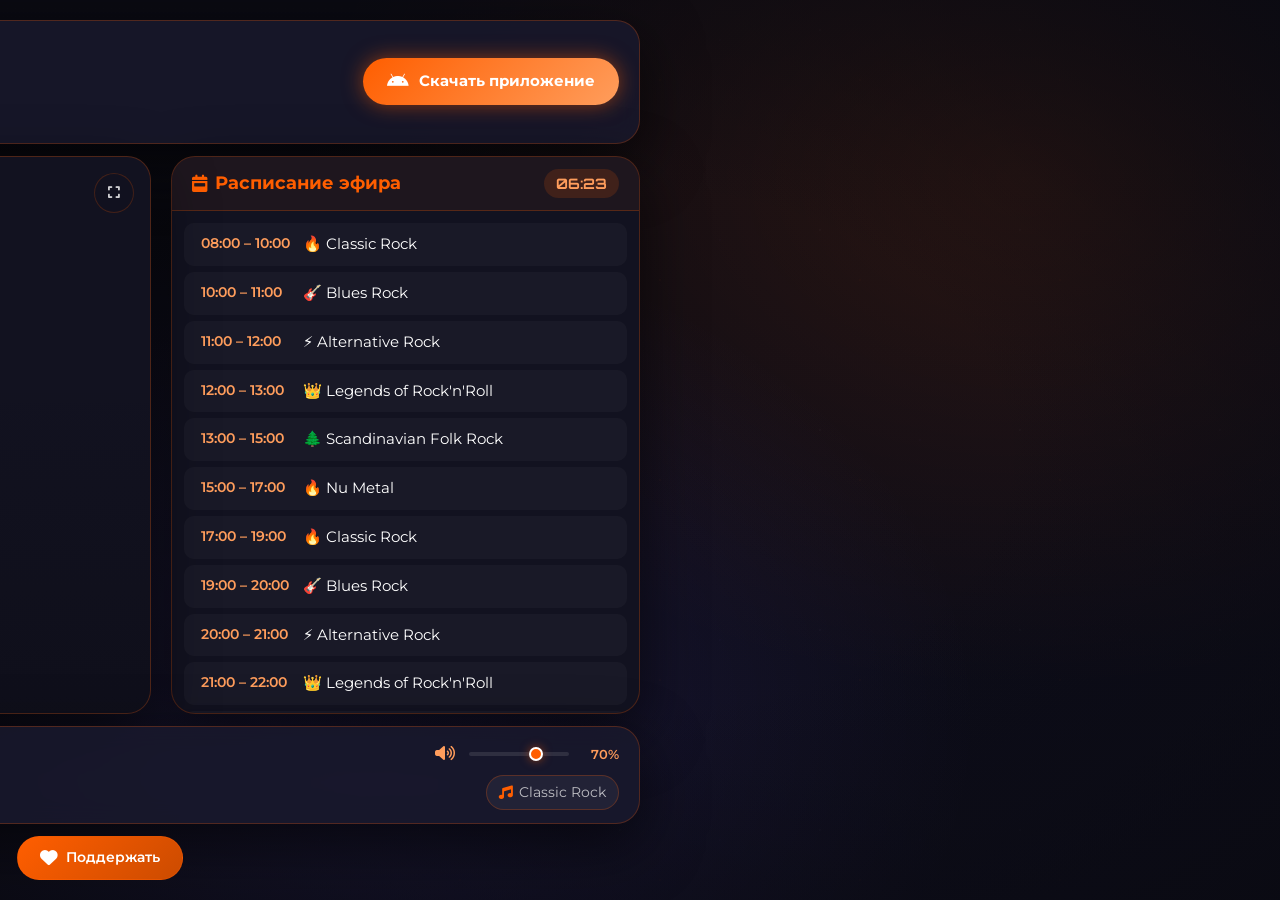
==== index.html @ 36acb00f "Add version query to styles.css link" ====
<!DOCTYPE html>
<html lang="ru">
<head>
  <meta charset="UTF-8" />
  <meta name="viewport" content="width=device-width, initial-scale=1.0, maximum-scale=1.0, user-scalable=no" />
  <meta name="theme-color" content="#0a0a12" />
  <meta name="description" content="EternalRock — Ваша рок-станция 24/7. Классический рок, метал, альтернатива и не только." />
  <title>EternalRock • Rock Radio 24/7</title>

  <link rel="icon" type="image/png" href="img/favicon-eternal-rock.png" />
  
  <!-- Fonts & Icons -->
  <link rel="preconnect" href="https://fonts.googleapis.com" />
  <link rel="preconnect" href="https://fonts.gstatic.com" crossorigin />
  <link href="https://fonts.googleapis.com/css2?family=Montserrat:wght@400;600;700;800&family=Orbitron:wght@500;700;900&display=swap" rel="stylesheet" />
  <link rel="stylesheet" href="https://cdnjs.cloudflare.com/ajax/libs/font-awesome/6.4.0/css/all.min.css" />
  
  <!-- Styles -->
  <link rel="stylesheet" href="css/styles.css?v=3.0" />
</head>

<body>
  <!-- Фоновые эффекты -->
  <div class="bg-effects">
    <div class="bg-gradient"></div>
    <div class="bg-particles" id="particles"></div>
    <div class="bg-vignette"></div>
  </div>

  <!-- Основной контейнер -->
  <main class="app-container">

    <!-- HEADER -->
    <header class="app-header">
      <div class="header-brand">
        <h1 class="brand-title">
          <span class="brand-glow">Eternal</span>Rock
          <span class="brand-underline"></span>
        </h1>
        <p class="brand-tagline">Ваша рок-станция <span class="highlight">24/7</span></p>
      </div>
      <a href="apk/EternalRock.apk" download class="btn-download">
        <i class="fab fa-android"></i>
        <span>Скачать приложение</span>
      </a>
    </header>

    <!-- MAIN CONTENT -->
    <section class="content-grid">
      
      <!-- Слайдер -->
      <div class="slider-section">
        <div class="slider-wrapper" id="slider">
          <div class="slides-track" id="slidesTrack"></div>
          <button class="slider-btn prev" aria-label="Предыдущий слайд">
            <i class="fas fa-chevron-left"></i>
          </button>
          <button class="slider-btn next" aria-label="Следующий слайд">
            <i class="fas fa-chevron-right"></i>
          </button>
          <div class="slider-indicators" id="sliderIndicators"></div>
          <button class="slider-fullscreen" id="fullscreenBtn" aria-label="Полноэкранный режим">
            <i class="fas fa-expand"></i>
          </button>
        </div>
      </div>

      <!-- Расписание -->
      <aside class="schedule-section">
        <div class="schedule-header">
          <h2><i class="fas fa-calendar-week"></i> Расписание эфира</h2>
          <time class="current-time" id="currentTime" datetime="">--:--</time>
        </div>
        <div class="schedule-scroll">
          <ul class="schedule-list" id="scheduleList"></ul>
        </div>
      </aside>

    </section>

    <!-- PLAYER PANEL -->
    <footer class="player-panel">
      <div class="player-left">
        <button class="vinyl-btn" id="playBtn" aria-label="Воспроизвести/Пауза">
          <div class="vinyl-disc">
            <div class="vinyl-label">
              <img src="img/skull-icon.png" alt="🎸" class="vinyl-icon" />
            </div>
            <div class="vinyl-grooves"></div>
          </div>
          <div class="play-overlay">
            <i class="fas fa-play play-icon"></i>
            <i class="fas fa-pause pause-icon"></i>
          </div>
        </button>
      </div>

      <div class="player-center">
        <div class="track-info">
          <div class="track-now">
            <span class="track-label"><i class="fas fa-fire"></i> Сейчас в эфире:</span>
            <div class="marquee">
              <span class="marquee-text" id="currentTrack">Загрузка...</span>
            </div>
          </div>
          <div class="track-next">
            <span class="track-label"><i class="fas fa-forward"></i> Далее:</span>
            <span class="track-name" id="nextTrack">—</span>
          </div>
        </div>
      </div>

      <div class="player-right">
        <div class="volume-control">
          <button class="volume-btn" id="muteBtn" aria-label="Выключить звук">
            <i class="fas fa-volume-up"></i>
          </button>
          <input type="range" class="volume-slider" id="volumeSlider" min="0" max="100" value="70" />
          <span class="volume-value" id="volumeValue">70%</span>
        </div>
        <div class="playlist-badge">
          <i class="fas fa-music"></i>
          <span id="playlistName">Classic Rock</span>
        </div>
      </div>
    </footer>

    <!-- SOCIAL BUTTONS -->
    <div class="social-bar">
      <a href="https://t.me/+IKyfzhp_0MQ3NjAy" target="_blank" rel="noopener" class="social-btn telegram">
        <i class="fab fa-telegram-plane"></i> Telegram
      </a>
      <a href="https://www.donationalerts.com/r/eternalrock" target="_blank" rel="noopener" class="social-btn donate">
        <i class="fas fa-heart"></i> Поддержать
      </a>
    </div>

    </main>

  <!-- Audio -->
  <audio id="audioStream" preload="none" crossorigin="anonymous"></audio>

  <!-- 1. jQuery — БЕЗ async/defer, ПЕРЕД плеером -->
  <script src="https://code.jquery.com/jquery-3.6.4.min.js"
    integrity="sha256-oP6HI9z1XaZNBrJURtCoUT5SUnxFr8s3BzRl+cbzUq8="
    crossorigin="anonymous"></script>

  <!-- 2. myradio24 player -->
  <script src="https://myradio24.com/player/player.js?v3.31"
    data-radio="25968"
    data-interval="15"
    data-vmid="25968"
    data-lang="ru"></script>

  <!-- 3. Наш app (модуль) -->
  <script type="module" src="js/app.js"></script>

</body>
</html>
---- css/styles.css ----
/* ============================================
   🔧 CSS VARIABLES & RESET
   ============================================ */
:root {
  /* Цвета */
  --color-bg: #0a0a12;
  --color-bg-elevated: #121220;
  --color-bg-glass: rgba(25, 25, 45, 0.85);
  --color-primary: #ff5e00;
  --color-primary-glow: rgba(255, 94, 0, 0.5);
  --color-secondary: #ff9d5c;
  --color-accent: #7b61ff;
  --color-text: #ffffff;
  --color-text-muted: rgba(255, 255, 255, 0.7);
  --color-border: rgba(255, 94, 0, 0.25);
  
  /* Тени и свечение */
  --shadow-lg: 0 20px 60px rgba(0, 0, 0, 0.6);
  --shadow-glow: 0 0 30px var(--color-primary-glow);
  --glow-primary: 0 0 20px var(--color-primary-glow);
  
  /* Градиенты */
  --gradient-primary: linear-gradient(135deg, #ff5e00, #ff9d5c);
  --gradient-glow: radial-gradient(ellipse at center, rgba(255,94,0,0.15) 0%, transparent 70%);
  
  /* Размеры и отступы */
  --radius-lg: 24px;
  --radius-md: 16px;
  --radius-sm: 10px;
  --spacing-xs: 8px;
  --spacing-sm: 12px;
  --spacing-md: 20px;
  --spacing-lg: 28px;
  
  /* Анимации */
  --transition-fast: 150ms ease;
  --transition-normal: 300ms cubic-bezier(0.4, 0, 0.2, 1);
  --transition-slow: 500ms cubic-bezier(0.4, 0, 0.2, 1);
  
  /* Шрифты */
  --font-display: "Orbitron", system-ui, sans-serif;
  --font-body: "Montserrat", system-ui, sans-serif;
}

/* ============================================
   🌍 GLOBAL RESET & CENTERING FIX
   ============================================ */
html, body {
  margin: 0 !important;
  padding: 0 !important;
  width: 100%;
  max-width: 100%;
  overflow-x: hidden;
}

*, *::before, *::after {
  box-sizing: border-box;
  margin: 0;
  padding: 0;
  max-width: 100%;
}

html {
  scroll-behavior: smooth;
  -webkit-text-size-adjust: 100%;
}

/* ===== BODY: ТОЛЬКО FLEX-ЦЕНТРИРОВАНИЕ ===== */
/* ===== BODY: ФИКСИРОВАННЫЙ НА ВЕСЬ ЭКРАН ===== */
body {
  font-family: var(--font-body);
  background-color: var(--color-bg);
  color: var(--color-text);
  line-height: 1.5;
  
  /* 🔥 Flex-центрирование */
  display: flex !important;
  justify-content: center !important;
  align-items: stretch !important;
  
  /* 🔥 ЖЁСТКАЯ ФИКСАЦИЯ НА ВЕСЬ ВИЬЮПОРТ */
  position: fixed !important;
  top: 0 !important;
  left: 0 !important;
  right: 0 !important;
  bottom: 0 !important;
  width: 100vw !important;
  min-width: 100vw !important;
  height: 100vh !important;
  min-height: 100vh !important;
  
  /* 🔥 Блокировка сжатия */
  flex-shrink: 0 !important;
  flex-grow: 0 !important;
  
  overflow: hidden !important;
  margin: 0 !important;
  padding: 0 !important;
  
  /* 🔥 Запрет на трансформации */
  transform: none !important;
  translate: none !important;
}

/* ============================================
   🎨 ФОНОВЫЕ ЭФФЕКТЫ
   ============================================ */
.bg-effects {
  position: fixed;
  inset: 0;
  z-index: -2;
  pointer-events: none;
}

.bg-gradient {
  position: absolute;
  inset: 0;
  background:
    radial-gradient(ellipse at 20% 80%, rgba(123, 97, 255, 0.15) 0%, transparent 50%),
    radial-gradient(ellipse at 80% 20%, rgba(255, 94, 0, 0.12) 0%, transparent 50%),
    linear-gradient(180deg, var(--color-bg) 0%, #0d0d1a 100%);
}

.bg-particles {
  position: absolute;
  inset: 0;
  background-image:
    radial-gradient(1px 1px at 20px 30px, rgba(255, 255, 255, 0.1), transparent),
    radial-gradient(1px 1px at 60px 80px, rgba(255, 94, 0, 0.15), transparent),
    radial-gradient(1px 1px at 120px 40px, rgba(123, 97, 255, 0.1), transparent);
  background-size: 200px 200px;
  animation: particlesMove 60s linear infinite;
  opacity: 0.6;
}

@keyframes particlesMove {
  0% { background-position: 0 0, 0 0, 0 0; }
  100% { background-position: 200px 200px, 150px 100px, 80px 150px; }
}

.bg-vignette {
  position: absolute;
  inset: 0;
  background: radial-gradient(ellipse at center, transparent 40%, rgba(10, 10, 18, 0.9) 100%);
}

/* ============================================
   📐 MAIN CONTAINER (100vh layout)
   ============================================ */
/* ===== .app-container: GRID + ЖЁСТКОЕ ЦЕНТРИРОВАНИЕ ===== */
.app-container {
  display: grid !important;
  grid-template-rows: auto 1fr auto auto !important;
  grid-template-areas: "header" "content" "player" "social" !important;
  
  height: 100vh !important;
  width: 100% !important;
  max-width: 1400px !important;
  
  /* 🔥 Центрирование внутри flex-родителя */
  margin: 0 auto !important;
  margin-left: auto !important;
  margin-right: auto !important;
  
  padding: var(--spacing-md) !important;
  gap: var(--spacing-sm) !important;
  position: relative !important;
  z-index: 1 !important;
  
  left: auto !important;
  right: auto !important;
  transform: none !important;
}

/* ============================================
   🏷️ HEADER
   ============================================ */
.app-header {
  grid-area: header;
  display: flex;
  align-items: center;
  justify-content: space-between;
  padding: var(--spacing-sm) var(--spacing-md);
  background: var(--color-bg-glass);
  border-radius: var(--radius-lg);
  border: 1px solid var(--color-border);
  backdrop-filter: blur(12px);
  box-shadow: var(--shadow-lg);
}

.header-brand {
  display: flex;
  flex-direction: column;
  gap: 4px;
}

.brand-title {
  font-family: var(--font-display);
  font-size: clamp(1.8rem, 4vw, 2.8rem);
  font-weight: 900;
  letter-spacing: -0.5px;
  position: relative;
  display: inline-flex;
  align-items: center;
  gap: 8px;
}

.brand-glow {
  background: var(--gradient-primary);
  -webkit-background-clip: text;
  background-clip: text;
  color: transparent;
  text-shadow: 0 0 30px var(--color-primary-glow);
}

.brand-underline {
  position: absolute;
  bottom: -8px;
  left: 0;
  width: 100%;
  height: 3px;
  background: var(--gradient-primary);
  border-radius: 2px;
  opacity: 0.8;
}

.brand-tagline {
  font-size: clamp(0.9rem, 2vw, 1.1rem);
  color: var(--color-text-muted);
  font-weight: 500;
}

.brand-tagline .highlight {
  color: var(--color-primary);
  font-weight: 700;
}

.btn-download {
  display: inline-flex;
  align-items: center;
  gap: 10px;
  padding: 12px 24px;
  background: var(--gradient-primary);
  color: white;
  text-decoration: none;
  font-weight: 700;
  font-size: 0.95rem;
  border-radius: 50px;
  border: none;
  cursor: pointer;
  transition: var(--transition-normal);
  box-shadow: var(--glow-primary);
  position: relative;
  overflow: hidden;
}

.btn-download::before {
  content: "";
  position: absolute;
  inset: 0;
  background: linear-gradient(90deg, transparent, rgba(255, 255, 255, 0.2), transparent);
  transform: translateX(-100%);
  transition: transform 0.6s ease;
}

.btn-download:hover {
  transform: translateY(-2px);
  box-shadow: 0 0 40px var(--color-primary-glow);
}

.btn-download:hover::before {
  transform: translateX(100%);
}

.btn-download i {
  font-size: 1.2rem;
}

/* ============================================
   📊 CONTENT GRID
   ============================================ */
.content-grid {
  grid-area: content;
  display: grid;
  grid-template-columns: 1.6fr 1fr;
  gap: var(--spacing-md);
  min-height: 0;
}

/* ---------- СЛАЙДЕР ---------- */
.slider-section {
  background: var(--color-bg-elevated);
  border-radius: var(--radius-lg);
  border: 1px solid var(--color-border);
  overflow: hidden;
  position: relative;
  box-shadow: var(--shadow-lg);
}

.slider-wrapper {
  position: relative;
  width: 100%;
  height: 100%;
  min-height: 300px;
}

.slides-track {
  display: flex;
  width: 100%;
  height: 100%;
  transition: transform var(--transition-slow);
}

.slide {
  min-width: 100%;
  height: 100%;
  position: relative;
}

.slide img {
  width: 100%;
  height: 100%;
  object-fit: cover;
  display: block;
}

.slide::after {
  content: "";
  position: absolute;
  inset: 0;
  background: linear-gradient(to top, rgba(10, 10, 18, 0.4), transparent 60%);
}

.slider-btn {
  position: absolute;
  top: 50%;
  transform: translateY(-50%);
  width: 48px;
  height: 48px;
  border-radius: 50%;
  background: rgba(18, 18, 32, 0.9);
  border: 2px solid var(--color-border);
  color: var(--color-text);
  font-size: 1.1rem;
  cursor: pointer;
  display: grid;
  place-items: center;
  transition: var(--transition-fast);
  z-index: 10;
  opacity: 0;
  visibility: hidden;
}

.slider-wrapper:hover .slider-btn {
  opacity: 1;
  visibility: visible;
}

.slider-btn:hover {
  background: var(--color-primary);
  border-color: var(--color-primary);
  transform: translateY(-50%) scale(1.05);
}

.slider-btn.prev { left: 16px; }
.slider-btn.next { right: 16px; }

.slider-indicators {
  position: absolute;
  bottom: 20px;
  left: 50%;
  transform: translateX(-50%);
  display: flex;
  gap: 8px;
  z-index: 10;
  opacity: 0;
  visibility: hidden;
  transition: var(--transition-fast);
}

.slider-wrapper:hover .slider-indicators {
  opacity: 1;
  visibility: visible;
}

.indicator {
  width: 10px;
  height: 10px;
  border-radius: 50%;
  background: rgba(255, 255, 255, 0.3);
  cursor: pointer;
  transition: var(--transition-fast);
  border: 2px solid transparent;
}

.indicator.active {
  background: var(--color-primary);
  border-color: white;
  transform: scale(1.2);
}

.slider-fullscreen {
  position: absolute;
  top: 16px;
  right: 16px;
  width: 40px;
  height: 40px;
  border-radius: 50%;
  background: rgba(18, 18, 32, 0.9);
  border: 1px solid var(--color-border);
  color: var(--color-text);
  cursor: pointer;
  display: grid;
  place-items: center;
  transition: var(--transition-fast);
  z-index: 10;
  opacity: 0.8;
}

.slider-fullscreen:hover {
  background: var(--color-primary);
  opacity: 1;
  transform: scale(1.1);
}

/* ---------- РАСПИСАНИЕ ---------- */
.schedule-section {
  background: var(--color-bg-elevated);
  border-radius: var(--radius-lg);
  border: 1px solid var(--color-border);
  display: flex;
  flex-direction: column;
  overflow: hidden;
  box-shadow: var(--shadow-lg);
}

.schedule-header {
  display: flex;
  justify-content: space-between;
  align-items: center;
  padding: var(--spacing-sm) var(--spacing-md);
  border-bottom: 1px solid var(--color-border);
  background: rgba(255, 94, 0, 0.05);
}

.schedule-header h2 {
  font-size: 1.1rem;
  font-weight: 700;
  display: flex;
  align-items: center;
  gap: 8px;
  color: var(--color-primary);
}

.current-time {
  font-family: var(--font-display);
  font-weight: 700;
  color: var(--color-secondary);
  background: rgba(255, 94, 0, 0.15);
  padding: 4px 12px;
  border-radius: 20px;
  font-size: 0.9rem;
}

.schedule-scroll {
  flex: 1;
  overflow-y: auto;
  padding: var(--spacing-sm);
}

.schedule-list {
  list-style: none;
  display: flex;
  flex-direction: column;
  gap: 6px;
}

.schedule-item {
  display: grid;
  grid-template-columns: 90px 1fr;
  gap: 12px;
  padding: 10px 14px;
  background: rgba(255, 255, 255, 0.03);
  border-radius: var(--radius-sm);
  border-left: 3px solid transparent;
  transition: var(--transition-fast);
  cursor: default;
}

.schedule-item:hover {
  background: rgba(255, 255, 255, 0.07);
  transform: translateX(4px);
}

.schedule-item.active {
  background: rgba(255, 94, 0, 0.12);
  border-left-color: var(--color-primary);
}

.schedule-item .time {
  font-weight: 600;
  color: var(--color-secondary);
  font-size: 0.9rem;
  white-space: nowrap;
}

.schedule-item .program {
  font-size: 0.95rem;
  display: flex;
  align-items: center;
  gap: 6px;
}

.live-badge {
  margin-left: auto;
  background: var(--color-primary);
  color: white;
  font-size: 0.7rem;
  font-weight: 700;
  padding: 3px 10px;
  border-radius: 12px;
  animation: pulse 2s infinite;
}

@keyframes pulse {
  0%, 100% { opacity: 0.8; }
  50% { opacity: 1; }
}

/* Кастомный скроллбар */
.schedule-scroll::-webkit-scrollbar { width: 6px; }
.schedule-scroll::-webkit-scrollbar-track { background: transparent; }
.schedule-scroll::-webkit-scrollbar-thumb { background: var(--color-primary); border-radius: 3px; }

/* ============================================
   🎵 PLAYER PANEL
   ============================================ */
.player-panel {
  grid-area: player;
  display: grid;
  grid-template-columns: auto 1fr auto;
  align-items: center;
  gap: var(--spacing-md);
  padding: var(--spacing-sm) var(--spacing-md);
  background: var(--color-bg-glass);
  border-radius: var(--radius-lg);
  border: 1px solid var(--color-border);
  backdrop-filter: blur(12px);
  box-shadow: var(--shadow-lg);
}

/* ----- Vinyl Button ----- */
.player-left {
  display: flex;
  align-items: center;
}

.vinyl-btn {
  position: relative;
  width: 72px;
  height: 72px;
  border-radius: 50%;
  background: radial-gradient(circle, #1a1a2e 0%, #0a0a12 70%, #000 100%);
  border: 4px solid #1a1a2e;
  cursor: pointer;
  display: grid;
  place-items: center;
  transition: var(--transition-normal);
  box-shadow:
    0 0 0 2px rgba(255, 94, 0, 0.2),
    0 8px 25px rgba(0, 0, 0, 0.5);
  overflow: hidden;
}

.vinyl-btn:hover {
  transform: scale(1.05);
  box-shadow:
    0 0 0 3px rgba(255, 94, 0, 0.4),
    0 12px 35px rgba(0, 0, 0, 0.6);
}

.vinyl-btn.playing {
  animation: spin 3s linear infinite;
}

@keyframes spin {
  to { transform: rotate(360deg); }
}

.vinyl-disc {
  position: absolute;
  inset: 8px;
  border-radius: 50%;
  background:
    radial-gradient(circle at 30% 30%, rgba(255, 255, 255, 0.1) 0%, transparent 20%),
    repeating-radial-gradient(circle at center, transparent 0, transparent 2px, rgba(255, 255, 255, 0.03) 2px, rgba(255, 255, 255, 0.03) 3px);
}

.vinyl-label {
  position: absolute;
  width: 45%;
  height: 45%;
  background: linear-gradient(135deg, #2a2a4a, #1a1a2e);
  border-radius: 50%;
  display: grid;
  place-items: center;
  border: 2px solid rgba(255, 94, 0, 0.3);
  box-shadow: inset 0 0 15px rgba(0, 0, 0, 0.5);
}

.vinyl-icon {
  width: 70%;
  height: 70%;
  object-fit: contain;
  filter: drop-shadow(0 0 5px rgba(255, 94, 0, 0.7));
}

.play-overlay {
  position: absolute;
  inset: 0;
  display: grid;
  place-items: center;
  background: rgba(0, 0, 0, 0.3);
  opacity: 0;
  transition: var(--transition-fast);
}

.vinyl-btn:hover .play-overlay { opacity: 1; }

.play-icon, .pause-icon {
  position: absolute;
  font-size: 1.5rem;
  color: white;
  text-shadow: 0 2px 10px rgba(0, 0, 0, 0.5);
}

.pause-icon { display: none; }
.vinyl-btn.playing .play-icon { display: none; }
.vinyl-btn.playing .pause-icon { display: block; }

/* ----- Track Info ----- */
.player-center {
  min-width: 0;
}

.track-info {
  display: flex;
  flex-direction: column;
  gap: 6px;
}

.track-now, .track-next {
  display: flex;
  align-items: center;
  gap: 8px;
  min-width: 0;
}

.track-label {
  font-size: 0.8rem;
  font-weight: 600;
  color: var(--color-secondary);
  white-space: nowrap;
  display: flex;
  align-items: center;
  gap: 4px;
}

.marquee {
  flex: 1;
  overflow: hidden;
  position: relative;
  height: 22px;
}

.marquee-text {
  position: absolute;
  white-space: nowrap;
  animation: marquee 25s linear infinite;
  font-weight: 500;
  font-size: 0.95rem;
}

@keyframes marquee {
  0% { transform: translateX(100%); }
  100% { transform: translateX(-100%); }
}

.track-name {
  font-size: 0.95rem;
  color: var(--color-text-muted);
  white-space: nowrap;
  overflow: hidden;
  text-overflow: ellipsis;
}

/* ----- Volume & Playlist ----- */
.player-right {
  display: flex;
  flex-direction: column;
  align-items: flex-end;
  gap: 8px;
  min-width: 160px;
}

.volume-control {
  display: flex;
  align-items: center;
  gap: 10px;
}

.volume-btn {
  background: none;
  border: none;
  color: var(--color-secondary);
  font-size: 1rem;
  cursor: pointer;
  padding: 4px;
  transition: var(--transition-fast);
}

.volume-btn:hover {
  color: var(--color-primary);
  transform: scale(1.1);
}

.volume-slider {
  width: 100px;
  height: 4px;
  -webkit-appearance: none;
  background: rgba(255, 255, 255, 0.1);
  border-radius: 2px;
  outline: none;
  cursor: pointer;
}

.volume-slider::-webkit-slider-thumb {
  -webkit-appearance: none;
  width: 14px;
  height: 14px;
  border-radius: 50%;
  background: var(--color-primary);
  cursor: pointer;
  border: 2px solid white;
  box-shadow: 0 0 10px var(--color-primary-glow);
  transition: var(--transition-fast);
}

.volume-slider::-webkit-slider-thumb:hover {
  transform: scale(1.2);
}

.volume-value {
  font-size: 0.8rem;
  font-weight: 600;
  color: var(--color-secondary);
  min-width: 40px;
  text-align: right;
}

.playlist-badge {
  display: flex;
  align-items: center;
  gap: 6px;
  font-size: 0.85rem;
  color: var(--color-text-muted);
  background: rgba(255, 255, 255, 0.05);
  padding: 6px 12px;
  border-radius: 20px;
  border: 1px solid var(--color-border);
}

.playlist-badge i {
  color: var(--color-primary);
}

/* ============================================
   🔗 SOCIAL BAR
   ============================================ */
.social-bar {
  grid-area: social;
  display: flex;
  justify-content: center;
  gap: var(--spacing-md);
  padding: 0 var(--spacing-md);
}

.social-btn {
  display: inline-flex;
  align-items: center;
  gap: 8px;
  padding: 10px 22px;
  border-radius: 50px;
  text-decoration: none;
  font-weight: 600;
  font-size: 0.9rem;
  transition: var(--transition-normal);
  border: 1px solid var(--color-border);
  background: var(--color-bg-glass);
  color: var(--color-text);
}

.social-btn.telegram {
  background: linear-gradient(135deg, #0088cc, #006699);
  border-color: rgba(0, 136, 204, 0.3);
}

.social-btn.donate {
  background: linear-gradient(135deg, #ff5e00, #cc4b00);
  border-color: rgba(255, 94, 0, 0.3);
}

.social-btn:hover {
  transform: translateY(-3px);
  box-shadow: var(--glow-primary);
}

.social-btn i {
  font-size: 1.1rem;
}

/* ============================================
   📱 RESPONSIVE DESIGN
   ============================================ */

/* Планшеты */
@media (max-width: 1024px) {
  .content-grid {
    grid-template-columns: 1fr;
    grid-template-rows: 1fr auto;
  }

  .slider-section {
    min-height: 280px;
  }

  .schedule-section {
    max-height: 200px;
  }
}

/* Мобильные */
@media (max-width: 768px) {
  :root {
    --spacing-md: 16px;
    --spacing-sm: 10px;
  }

  .app-container {
    padding: var(--spacing-sm);
    gap: 8px;
  }

  .app-header {
    flex-direction: column;
    gap: 12px;
    text-align: center;
    padding: 12px;
  }

  .brand-title {
    font-size: 1.8rem;
  }

  .btn-download {
    width: 100%;
    max-width: 280px;
    justify-content: center;
  }

  .content-grid {
    gap: 10px;
  }

  .slider-section {
    min-height: 220px;
  }

  .slider-btn {
    width: 40px;
    height: 40px;
    font-size: 1rem;
  }

  .schedule-header h2 {
    font-size: 1rem;
  }

  .schedule-item {
    grid-template-columns: 75px 1fr;
    padding: 8px 12px;
    font-size: 0.9rem;
  }

  .player-panel {
    grid-template-columns: auto 1fr;
    grid-template-areas:
      "vinyl info"
      "vinyl controls";
    gap: 12px;
    padding: 12px;
  }

  .player-left { grid-area: vinyl; }
  .player-center { grid-area: info; }
  .player-right {
    grid-area: controls;
    flex-direction: row;
    justify-content: flex-end;
    align-items: center;
    width: 100%;
  }

  .volume-control {
    gap: 6px;
  }

  .volume-slider {
    width: 70px;
  }

  .playlist-badge {
    display: none;
  }

  .social-bar {
    flex-direction: column;
    gap: 10px;
  }

  .social-btn {
    width: 100%;
    max-width: 280px;
    justify-content: center;
  }
}

/* Очень маленькие экраны */
@media (max-width: 400px) {
  .brand-title {
    font-size: 1.5rem;
  }

  .brand-tagline {
    font-size: 0.9rem;
  }

  .vinyl-btn {
    width: 60px;
    height: 60px;
  }

  .track-label {
    font-size: 0.75rem;
  }

  .marquee-text, .track-name {
    font-size: 0.9rem;
  }

  .volume-slider {
    width: 50px;
  }

  .schedule-item .time {
    font-size: 0.8rem;
  }

  .schedule-item .program {
    font-size: 0.85rem;
  }
}

/* ============================================
   ♿ ACCESSIBILITY & PREFERENCES
   ============================================ */
@media (prefers-reduced-motion: reduce) {
  *, *::before, *::after {
    animation-duration: 0.01ms !important;
    animation-iteration-count: 1 !important;
    transition-duration: 0.01ms !important;
  }

  .marquee-text {
    animation: none;
    position: static;
    white-space: normal;
    overflow: hidden;
    text-overflow: ellipsis;
  }
}

/* Фокус для клавиатуры */
:focus-visible {
  outline: 2px solid var(--color-primary);
  outline-offset: 2px;
}

/* Скрыть элементы для скринридеров */
.sr-only {
  position: absolute;
  width: 1px;
  height: 1px;
  padding: 0;
  margin: -1px;
  overflow: hidden;
  clip: rect(0, 0, 0, 0);
  white-space: nowrap;
  border: 0;
}

/* ============================================
   🎬 FULLSCREEN MODE
   ============================================ */
body.fullscreen-active {
  overflow: hidden;
}

.slider-wrapper.fullscreen {
  position: fixed !important;
  inset: 0 !important;
  width: 100vw !important;
  height: 100vh !important;
  z-index: 1000 !important;
  border-radius: 0 !important;
  border: none !important;
}

.slider-wrapper.fullscreen .slider-fullscreen i::before {
  content: "\f066";
}

/* Анимация появления */
@keyframes fadeInUp {
  from {
    opacity: 0;
    transform: translateY(10px);
  }
  to {
    opacity: 1;
    transform: translateY(0);
  }
}

.app-header, .content-grid, .player-panel, .social-bar {
  animation: fadeInUp 0.4s ease forwards;
}

.app-header { animation-delay: 0.1s; }
.content-grid { animation-delay: 0.2s; }
.player-panel { animation-delay: 0.3s; }
.social-bar { animation-delay: 0.4s; }

/* 🔥 ГАРАНТИРОВАННОЕ ЦЕНТРИРОВАНИЕ */
body > .app-container {
  margin-left: auto !important;
  margin-right: auto !important;
  /* Но НЕ margin: 0 auto — только по сторонам */
}

/* Если вдруг добавляется класс — сбрасываем */
body.loaded .app-container,
body.js-ready .app-container {
  margin-left: auto !important;
  margin-right: auto !important;
}
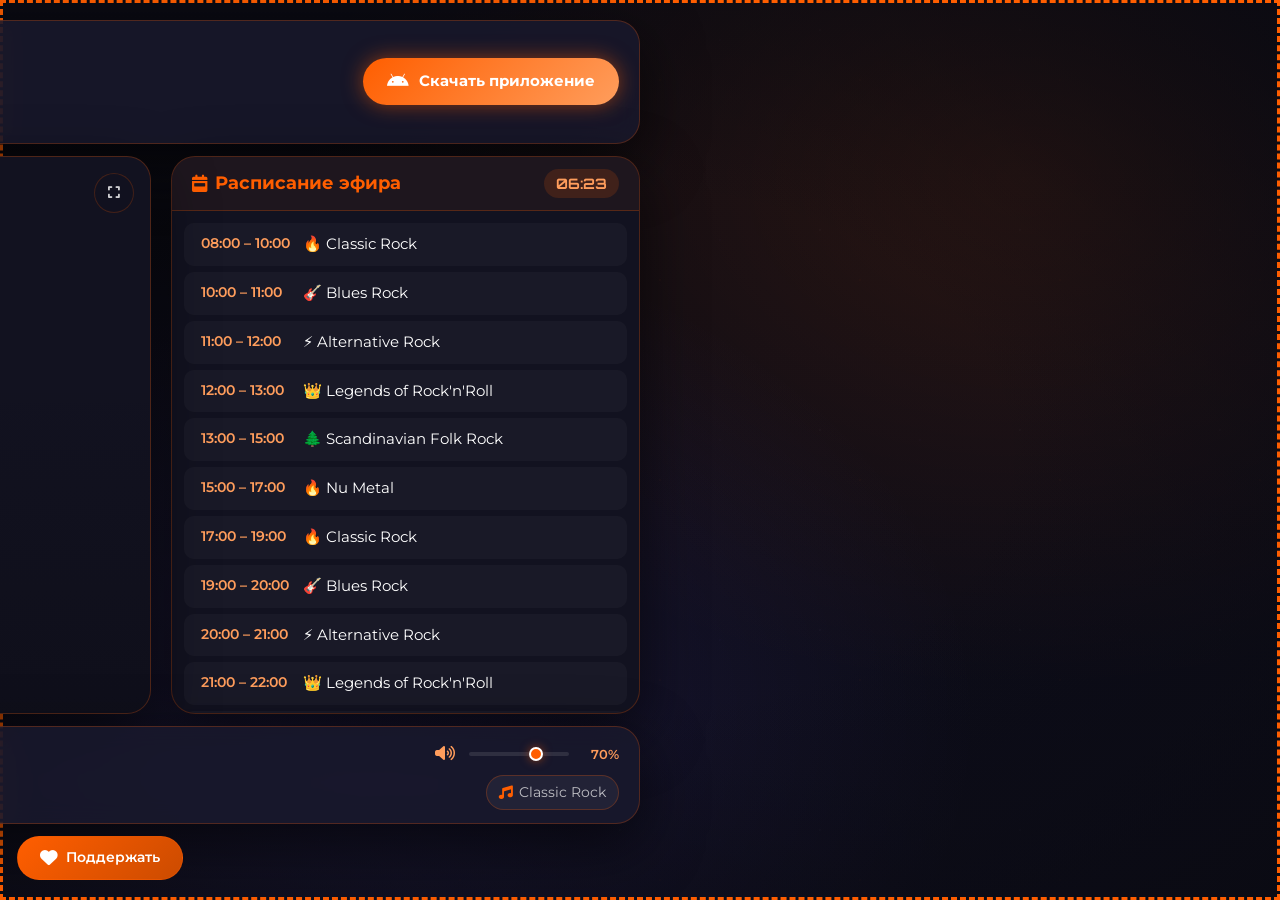
==== commit 11030704: "Update styles.css version in index.html" ====
--- a/index.html
+++ b/index.html
@@ -16,7 +16,7 @@
   <link rel="stylesheet" href="https://cdnjs.cloudflare.com/ajax/libs/font-awesome/6.4.0/css/all.min.css" />
   
   <!-- Styles -->
-  <link rel="stylesheet" href="css/styles.css?v=3.0" />
+  <link rel="stylesheet" href="css/styles.css?v=4.0" />
 </head>
 
 <body>
--- a/css/styles.css
+++ b/css/styles.css
@@ -45,14 +45,22 @@
 /* ============================================
    🌍 GLOBAL RESET & CENTERING FIX
    ============================================ */
-html, body {
+/* ============================================
+   🌍 GLOBAL RESET — ЕДИНЫЙ БЛОК ДЛЯ BODY
+   ============================================ */
+
+/* Сброс для html */
+html {
   margin: 0 !important;
   padding: 0 !important;
-  width: 100%;
-  max-width: 100%;
-  overflow-x: hidden;
-}
-
+  width: 100% !important;
+  max-width: none !important;  /* ← Ключевое: отменяем ограничение */
+  overflow-x: hidden !important;
+  scroll-behavior: smooth;
+  -webkit-text-size-adjust: 100%;
+}
+
+/* Сброс для всех элементов */
 *, *::before, *::after {
   box-sizing: border-box;
   margin: 0;
@@ -60,13 +68,7 @@
   max-width: 100%;
 }
 
-html {
-  scroll-behavior: smooth;
-  -webkit-text-size-adjust: 100%;
-}
-
-/* ===== BODY: ТОЛЬКО FLEX-ЦЕНТРИРОВАНИЕ ===== */
-/* ===== BODY: ФИКСИРОВАННЫЙ НА ВЕСЬ ЭКРАН ===== */
+/* ===== BODY: ФИКСИРОВАННЫЙ НА ВЕСЬ ВИЬЮПОРТ ===== */
 body {
   font-family: var(--font-body);
   background-color: var(--color-bg);
@@ -78,18 +80,22 @@
   justify-content: center !important;
   align-items: stretch !important;
   
-  /* 🔥 ЖЁСТКАЯ ФИКСАЦИЯ НА ВЕСЬ ВИЬЮПОРТ */
+  /* 🔥 Жёсткая фиксация на весь экран */
   position: fixed !important;
   top: 0 !important;
   left: 0 !important;
   right: 0 !important;
   bottom: 0 !important;
+  
+  /* 🔥 Размеры без ограничений */
   width: 100vw !important;
   min-width: 100vw !important;
+  max-width: none !important;  /* ← ОТМЕНЯЕМ любое max-width */
   height: 100vh !important;
   min-height: 100vh !important;
-  
-  /* 🔥 Блокировка сжатия */
+  max-height: none !important;
+  
+  /* 🔥 Запрет на сжатие/растяжение */
   flex-shrink: 0 !important;
   flex-grow: 0 !important;
   
@@ -97,7 +103,7 @@
   margin: 0 !important;
   padding: 0 !important;
   
-  /* 🔥 Запрет на трансформации */
+  /* 🔥 Запрет трансформаций */
   transform: none !important;
   translate: none !important;
 }
@@ -157,7 +163,7 @@
   width: 100% !important;
   max-width: 1400px !important;
   
-  /* 🔥 Центрирование внутри flex-родителя */
+  /* 🔥 Центрирование */
   margin: 0 auto !important;
   margin-left: auto !important;
   margin-right: auto !important;
@@ -846,11 +852,6 @@
     --spacing-sm: 10px;
   }
 
-  .app-container {
-    padding: var(--spacing-sm);
-    gap: 8px;
-  }
-
   .app-header {
     flex-direction: column;
     gap: 12px;
@@ -1050,17 +1051,3 @@
 .content-grid { animation-delay: 0.2s; }
 .player-panel { animation-delay: 0.3s; }
 .social-bar { animation-delay: 0.4s; }
-
-/* 🔥 ГАРАНТИРОВАННОЕ ЦЕНТРИРОВАНИЕ */
-body > .app-container {
-  margin-left: auto !important;
-  margin-right: auto !important;
-  /* Но НЕ margin: 0 auto — только по сторонам */
-}
-
-/* Если вдруг добавляется класс — сбрасываем */
-body.loaded .app-container,
-body.js-ready .app-container {
-  margin-left: auto !important;
-  margin-right: auto !important;
-}
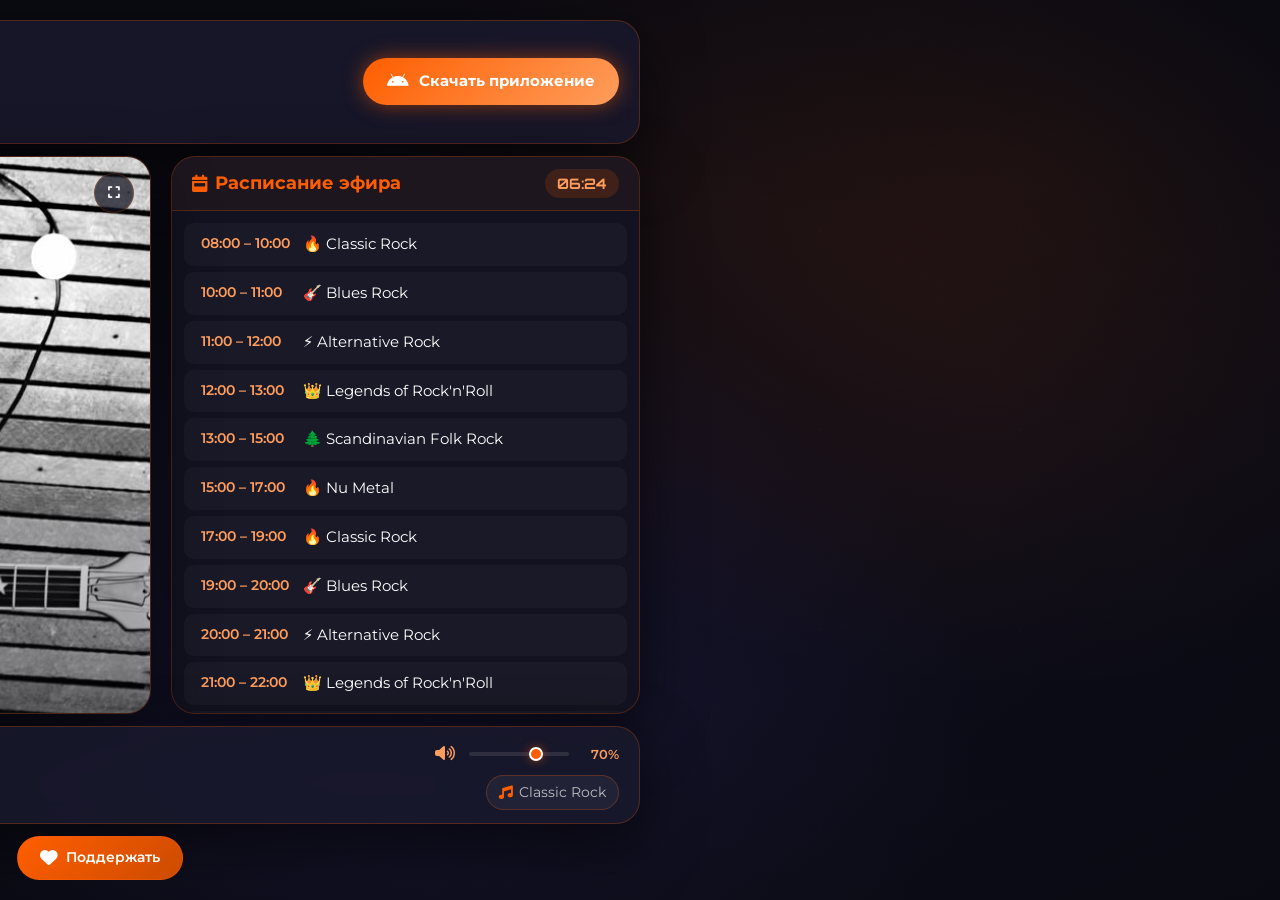
==== commit 9549d174: "Update index.html" ====
--- a/index.html
+++ b/index.html
@@ -146,11 +146,11 @@
     crossorigin="anonymous"></script>
 
   <!-- 2. myradio24 player -->
-  <script src="https://myradio24.com/player/player.js?v3.31"
+  <!-- <script src="https://myradio24.com/player/player.js?v3.31"
     data-radio="25968"
     data-interval="15"
     data-vmid="25968"
-    data-lang="ru"></script>
+    data-lang="ru"></script> -->
 
   <!-- 3. Наш app (модуль) -->
   <script type="module" src="js/app.js"></script>
--- a/css/styles.css
+++ b/css/styles.css
@@ -38,74 +38,32 @@
   --transition-slow: 500ms cubic-bezier(0.4, 0, 0.2, 1);
   
   /* Шрифты */
-  --font-display: "Orbitron", system-ui, sans-serif;
-  --font-body: "Montserrat", system-ui, sans-serif;
-}
-
-/* ============================================
-   🌍 GLOBAL RESET & CENTERING FIX
-   ============================================ */
-/* ============================================
-   🌍 GLOBAL RESET — ЕДИНЫЙ БЛОК ДЛЯ BODY
-   ============================================ */
-
-/* Сброс для html */
-html {
-  margin: 0 !important;
-  padding: 0 !important;
-  width: 100% !important;
-  max-width: none !important;  /* ← Ключевое: отменяем ограничение */
-  overflow-x: hidden !important;
-  scroll-behavior: smooth;
-  -webkit-text-size-adjust: 100%;
-}
-
-/* Сброс для всех элементов */
+  --font-display: 'Orbitron', system-ui, sans-serif;
+  --font-body: 'Montserrat', system-ui, sans-serif;
+}
+
 *, *::before, *::after {
   box-sizing: border-box;
   margin: 0;
   padding: 0;
-  max-width: 100%;
-}
-
-/* ===== BODY: ФИКСИРОВАННЫЙ НА ВЕСЬ ВИЬЮПОРТ ===== */
+}
+
+html {
+  scroll-behavior: smooth;
+  -webkit-text-size-adjust: 100%;
+}
+
 body {
   font-family: var(--font-body);
   background-color: var(--color-bg);
   color: var(--color-text);
   line-height: 1.5;
-  
-  /* 🔥 Flex-центрирование */
-  display: flex !important;
-  justify-content: center !important;
-  align-items: stretch !important;
-  
-  /* 🔥 Жёсткая фиксация на весь экран */
-  position: fixed !important;
-  top: 0 !important;
-  left: 0 !important;
-  right: 0 !important;
-  bottom: 0 !important;
-  
-  /* 🔥 Размеры без ограничений */
-  width: 100vw !important;
-  min-width: 100vw !important;
-  max-width: none !important;  /* ← ОТМЕНЯЕМ любое max-width */
-  height: 100vh !important;
-  min-height: 100vh !important;
-  max-height: none !important;
-  
-  /* 🔥 Запрет на сжатие/растяжение */
-  flex-shrink: 0 !important;
-  flex-grow: 0 !important;
-  
-  overflow: hidden !important;
-  margin: 0 !important;
-  padding: 0 !important;
-  
-  /* 🔥 Запрет трансформаций */
-  transform: none !important;
-  translate: none !important;
+  overflow: hidden; /* 🔥 Ключевое: без прокрутки */
+  height: 100vh;
+  width: 100vw;
+  position: fixed; /* Фиксируем body */
+  top: 0;
+  left: 0;
 }
 
 /* ============================================
@@ -121,7 +79,7 @@
 .bg-gradient {
   position: absolute;
   inset: 0;
-  background:
+  background: 
     radial-gradient(ellipse at 20% 80%, rgba(123, 97, 255, 0.15) 0%, transparent 50%),
     radial-gradient(ellipse at 80% 20%, rgba(255, 94, 0, 0.12) 0%, transparent 50%),
     linear-gradient(180deg, var(--color-bg) 0%, #0d0d1a 100%);
@@ -130,10 +88,10 @@
 .bg-particles {
   position: absolute;
   inset: 0;
-  background-image:
-    radial-gradient(1px 1px at 20px 30px, rgba(255, 255, 255, 0.1), transparent),
-    radial-gradient(1px 1px at 60px 80px, rgba(255, 94, 0, 0.15), transparent),
-    radial-gradient(1px 1px at 120px 40px, rgba(123, 97, 255, 0.1), transparent);
+  background-image: 
+    radial-gradient(1px 1px at 20px 30px, rgba(255,255,255,0.1), transparent),
+    radial-gradient(1px 1px at 60px 80px, rgba(255,94,0,0.15), transparent),
+    radial-gradient(1px 1px at 120px 40px, rgba(123,97,255,0.1), transparent);
   background-size: 200px 200px;
   animation: particlesMove 60s linear infinite;
   opacity: 0.6;
@@ -147,35 +105,41 @@
 .bg-vignette {
   position: absolute;
   inset: 0;
-  background: radial-gradient(ellipse at center, transparent 40%, rgba(10, 10, 18, 0.9) 100%);
+  background: radial-gradient(ellipse at center, transparent 40%, rgba(10,10,18,0.9) 100%);
 }
 
 /* ============================================
    📐 MAIN CONTAINER (100vh layout)
    ============================================ */
-/* ===== .app-container: GRID + ЖЁСТКОЕ ЦЕНТРИРОВАНИЕ ===== */
 .app-container {
-  display: grid !important;
-  grid-template-rows: auto 1fr auto auto !important;
-  grid-template-areas: "header" "content" "player" "social" !important;
-  
-  height: 100vh !important;
-  width: 100% !important;
-  max-width: 1400px !important;
-  
-  /* 🔥 Центрирование */
-  margin: 0 auto !important;
-  margin-left: auto !important;
-  margin-right: auto !important;
-  
-  padding: var(--spacing-md) !important;
-  gap: var(--spacing-sm) !important;
-  position: relative !important;
-  z-index: 1 !important;
-  
-  left: auto !important;
-  right: auto !important;
-  transform: none !important;
+  display: grid;
+  grid-template-rows: auto 1fr auto auto;
+  grid-template-areas:
+    "header"
+    "content"
+    "player"
+    "social";
+  height: 100vh;
+  width: 100vw; /* 👈 ФИКС: полная ширина */
+  max-width: 1400px;
+  margin: 0 auto; /* Центрирование */
+  padding: var(--spacing-md);
+  gap: var(--spacing-sm);
+  position: relative;
+  z-index: 1;
+  overflow-y: auto; /* Разрешаем скролл только если нужно */
+}
+
+/* Кастомный скролл для .app-container */
+.app-container::-webkit-scrollbar {
+  width: 6px;
+}
+.app-container::-webkit-scrollbar-track {
+  background: transparent;
+}
+.app-container::-webkit-scrollbar-thumb {
+  background: var(--color-primary);
+  border-radius: 3px;
 }
 
 /* ============================================
@@ -192,6 +156,7 @@
   border: 1px solid var(--color-border);
   backdrop-filter: blur(12px);
   box-shadow: var(--shadow-lg);
+  width: 100%; /* 👈 ФИКС: полная ширина */
 }
 
 .header-brand {
@@ -258,13 +223,14 @@
   box-shadow: var(--glow-primary);
   position: relative;
   overflow: hidden;
+  flex-shrink: 0; /* 👈 ФИКС: не сжимается */
 }
 
 .btn-download::before {
-  content: "";
+  content: '';
   position: absolute;
   inset: 0;
-  background: linear-gradient(90deg, transparent, rgba(255, 255, 255, 0.2), transparent);
+  background: linear-gradient(90deg, transparent, rgba(255,255,255,0.2), transparent);
   transform: translateX(-100%);
   transition: transform 0.6s ease;
 }
@@ -290,7 +256,8 @@
   display: grid;
   grid-template-columns: 1.6fr 1fr;
   gap: var(--spacing-md);
-  min-height: 0;
+  min-height: 0; /* 🔥 Важно для вложенного скролла */
+  width: 100%; /* 👈 ФИКС: полная ширина */
 }
 
 /* ---------- СЛАЙДЕР ---------- */
@@ -301,6 +268,7 @@
   overflow: hidden;
   position: relative;
   box-shadow: var(--shadow-lg);
+  min-width: 0; /* 👈 ФИКС: позволяет flex-сжатие */
 }
 
 .slider-wrapper {
@@ -331,10 +299,10 @@
 }
 
 .slide::after {
-  content: "";
+  content: '';
   position: absolute;
   inset: 0;
-  background: linear-gradient(to top, rgba(10, 10, 18, 0.4), transparent 60%);
+  background: linear-gradient(to top, rgba(10,10,18,0.4), transparent 60%);
 }
 
 .slider-btn {
@@ -393,7 +361,7 @@
   width: 10px;
   height: 10px;
   border-radius: 50%;
-  background: rgba(255, 255, 255, 0.3);
+  background: rgba(255,255,255,0.3);
   cursor: pointer;
   transition: var(--transition-fast);
   border: 2px solid transparent;
@@ -438,6 +406,7 @@
   flex-direction: column;
   overflow: hidden;
   box-shadow: var(--shadow-lg);
+  min-width: 0; /* 👈 ФИКС: позволяет flex-сжатие */
 }
 
 .schedule-header {
@@ -446,7 +415,8 @@
   align-items: center;
   padding: var(--spacing-sm) var(--spacing-md);
   border-bottom: 1px solid var(--color-border);
-  background: rgba(255, 94, 0, 0.05);
+  background: rgba(255,94,0,0.05);
+  flex-shrink: 0; /* 👈 ФИКС: не сжимается */
 }
 
 .schedule-header h2 {
@@ -462,10 +432,11 @@
   font-family: var(--font-display);
   font-weight: 700;
   color: var(--color-secondary);
-  background: rgba(255, 94, 0, 0.15);
+  background: rgba(255,94,0,0.15);
   padding: 4px 12px;
   border-radius: 20px;
   font-size: 0.9rem;
+  white-space: nowrap; /* 👈 ФИКС: не переносится */
 }
 
 .schedule-scroll {
@@ -479,6 +450,7 @@
   display: flex;
   flex-direction: column;
   gap: 6px;
+  width: 100%; /* 👈 ФИКС: полная ширина */
 }
 
 .schedule-item {
@@ -486,7 +458,7 @@
   grid-template-columns: 90px 1fr;
   gap: 12px;
   padding: 10px 14px;
-  background: rgba(255, 255, 255, 0.03);
+  background: rgba(255,255,255,0.03);
   border-radius: var(--radius-sm);
   border-left: 3px solid transparent;
   transition: var(--transition-fast);
@@ -494,12 +466,12 @@
 }
 
 .schedule-item:hover {
-  background: rgba(255, 255, 255, 0.07);
+  background: rgba(255,255,255,0.07);
   transform: translateX(4px);
 }
 
 .schedule-item.active {
-  background: rgba(255, 94, 0, 0.12);
+  background: rgba(255,94,0,0.12);
   border-left-color: var(--color-primary);
 }
 
@@ -515,6 +487,7 @@
   display: flex;
   align-items: center;
   gap: 6px;
+  flex-wrap: wrap; /* 👈 ФИКС: перенос на мобильных */
 }
 
 .live-badge {
@@ -526,6 +499,7 @@
   padding: 3px 10px;
   border-radius: 12px;
   animation: pulse 2s infinite;
+  white-space: nowrap; /* 👈 ФИКС: не переносится */
 }
 
 @keyframes pulse {
@@ -534,9 +508,16 @@
 }
 
 /* Кастомный скроллбар */
-.schedule-scroll::-webkit-scrollbar { width: 6px; }
-.schedule-scroll::-webkit-scrollbar-track { background: transparent; }
-.schedule-scroll::-webkit-scrollbar-thumb { background: var(--color-primary); border-radius: 3px; }
+.schedule-scroll::-webkit-scrollbar {
+  width: 6px;
+}
+.schedule-scroll::-webkit-scrollbar-track {
+  background: transparent;
+}
+.schedule-scroll::-webkit-scrollbar-thumb {
+  background: var(--color-primary);
+  border-radius: 3px;
+}
 
 /* ============================================
    🎵 PLAYER PANEL
@@ -553,6 +534,7 @@
   border: 1px solid var(--color-border);
   backdrop-filter: blur(12px);
   box-shadow: var(--shadow-lg);
+  width: 100%; /* 👈 ФИКС: полная ширина */
 }
 
 /* ----- Vinyl Button ----- */
@@ -572,17 +554,18 @@
   display: grid;
   place-items: center;
   transition: var(--transition-normal);
-  box-shadow:
-    0 0 0 2px rgba(255, 94, 0, 0.2),
-    0 8px 25px rgba(0, 0, 0, 0.5);
+  box-shadow: 
+    0 0 0 2px rgba(255,94,0,0.2),
+    0 8px 25px rgba(0,0,0,0.5);
   overflow: hidden;
+  flex-shrink: 0; /* 👈 ФИКС: не сжимается */
 }
 
 .vinyl-btn:hover {
   transform: scale(1.05);
-  box-shadow:
-    0 0 0 3px rgba(255, 94, 0, 0.4),
-    0 12px 35px rgba(0, 0, 0, 0.6);
+  box-shadow: 
+    0 0 0 3px rgba(255,94,0,0.4),
+    0 12px 35px rgba(0,0,0,0.6);
 }
 
 .vinyl-btn.playing {
@@ -597,9 +580,9 @@
   position: absolute;
   inset: 8px;
   border-radius: 50%;
-  background:
-    radial-gradient(circle at 30% 30%, rgba(255, 255, 255, 0.1) 0%, transparent 20%),
-    repeating-radial-gradient(circle at center, transparent 0, transparent 2px, rgba(255, 255, 255, 0.03) 2px, rgba(255, 255, 255, 0.03) 3px);
+  background: 
+    radial-gradient(circle at 30% 30%, rgba(255,255,255,0.1) 0%, transparent 20%),
+    repeating-radial-gradient(circle at center, transparent 0, transparent 2px, rgba(255,255,255,0.03) 2px, rgba(255,255,255,0.03) 3px);
 }
 
 .vinyl-label {
@@ -610,15 +593,15 @@
   border-radius: 50%;
   display: grid;
   place-items: center;
-  border: 2px solid rgba(255, 94, 0, 0.3);
-  box-shadow: inset 0 0 15px rgba(0, 0, 0, 0.5);
+  border: 2px solid rgba(255,94,0,0.3);
+  box-shadow: inset 0 0 15px rgba(0,0,0,0.5);
 }
 
 .vinyl-icon {
   width: 70%;
   height: 70%;
   object-fit: contain;
-  filter: drop-shadow(0 0 5px rgba(255, 94, 0, 0.7));
+  filter: drop-shadow(0 0 5px rgba(255,94,0,0.7));
 }
 
 .play-overlay {
@@ -626,18 +609,20 @@
   inset: 0;
   display: grid;
   place-items: center;
-  background: rgba(0, 0, 0, 0.3);
+  background: rgba(0,0,0,0.3);
   opacity: 0;
   transition: var(--transition-fast);
 }
 
-.vinyl-btn:hover .play-overlay { opacity: 1; }
+.vinyl-btn:hover .play-overlay {
+  opacity: 1;
+}
 
 .play-icon, .pause-icon {
   position: absolute;
   font-size: 1.5rem;
   color: white;
-  text-shadow: 0 2px 10px rgba(0, 0, 0, 0.5);
+  text-shadow: 0 2px 10px rgba(0,0,0,0.5);
 }
 
 .pause-icon { display: none; }
@@ -647,6 +632,7 @@
 /* ----- Track Info ----- */
 .player-center {
   min-width: 0;
+  overflow: hidden; /* 👈 ФИКС: обрезаем содержимое */
 }
 
 .track-info {
@@ -670,6 +656,7 @@
   display: flex;
   align-items: center;
   gap: 4px;
+  flex-shrink: 0; /* 👈 ФИКС: не сжимается */
 }
 
 .marquee {
@@ -707,6 +694,7 @@
   align-items: flex-end;
   gap: 8px;
   min-width: 160px;
+  flex-shrink: 0; /* 👈 ФИКС: не сжимается */
 }
 
 .volume-control {
@@ -734,7 +722,7 @@
   width: 100px;
   height: 4px;
   -webkit-appearance: none;
-  background: rgba(255, 255, 255, 0.1);
+  background: rgba(255,255,255,0.1);
   border-radius: 2px;
   outline: none;
   cursor: pointer;
@@ -770,7 +758,7 @@
   gap: 6px;
   font-size: 0.85rem;
   color: var(--color-text-muted);
-  background: rgba(255, 255, 255, 0.05);
+  background: rgba(255,255,255,0.05);
   padding: 6px 12px;
   border-radius: 20px;
   border: 1px solid var(--color-border);
@@ -789,6 +777,7 @@
   justify-content: center;
   gap: var(--spacing-md);
   padding: 0 var(--spacing-md);
+  width: 100%; /* 👈 ФИКС: полная ширина */
 }
 
 .social-btn {
@@ -808,12 +797,12 @@
 
 .social-btn.telegram {
   background: linear-gradient(135deg, #0088cc, #006699);
-  border-color: rgba(0, 136, 204, 0.3);
+  border-color: rgba(0,136,204,0.3);
 }
 
 .social-btn.donate {
   background: linear-gradient(135deg, #ff5e00, #cc4b00);
-  border-color: rgba(255, 94, 0, 0.3);
+  border-color: rgba(255,94,0,0.3);
 }
 
 .social-btn:hover {
@@ -835,11 +824,11 @@
     grid-template-columns: 1fr;
     grid-template-rows: 1fr auto;
   }
-
+  
   .slider-section {
     min-height: 280px;
   }
-
+  
   .schedule-section {
     max-height: 200px;
   }
@@ -851,84 +840,91 @@
     --spacing-md: 16px;
     --spacing-sm: 10px;
   }
-
+  
+  .app-container {
+    padding: var(--spacing-sm);
+    gap: 8px;
+  }
+  
   .app-header {
     flex-direction: column;
     gap: 12px;
     text-align: center;
     padding: 12px;
   }
-
+  
   .brand-title {
     font-size: 1.8rem;
   }
-
+  
   .btn-download {
     width: 100%;
     max-width: 280px;
     justify-content: center;
   }
-
+  
   .content-grid {
     gap: 10px;
   }
-
+  
   .slider-section {
     min-height: 220px;
   }
-
+  
   .slider-btn {
     width: 40px;
     height: 40px;
     font-size: 1rem;
   }
-
+  
   .schedule-header h2 {
     font-size: 1rem;
   }
-
+  
   .schedule-item {
     grid-template-columns: 75px 1fr;
     padding: 8px 12px;
     font-size: 0.9rem;
   }
-
+  
   .player-panel {
     grid-template-columns: auto 1fr;
-    grid-template-areas:
+    grid-template-areas: 
       "vinyl info"
       "vinyl controls";
     gap: 12px;
     padding: 12px;
   }
-
+  
   .player-left { grid-area: vinyl; }
   .player-center { grid-area: info; }
-  .player-right {
-    grid-area: controls;
+  .player-right { 
+    grid-area: controls; 
     flex-direction: row;
     justify-content: flex-end;
     align-items: center;
     width: 100%;
-  }
-
+    min-width: auto;
+  }
+  
   .volume-control {
     gap: 6px;
   }
-
+  
   .volume-slider {
     width: 70px;
   }
-
+  
   .playlist-badge {
     display: none;
   }
-
+  
   .social-bar {
     flex-direction: column;
     gap: 10px;
-  }
-
+    align-items: center;
+  }
+  
   .social-btn {
     width: 100%;
     max-width: 280px;
@@ -941,32 +937,32 @@
   .brand-title {
     font-size: 1.5rem;
   }
-
+  
   .brand-tagline {
     font-size: 0.9rem;
   }
-
+  
   .vinyl-btn {
     width: 60px;
     height: 60px;
   }
-
+  
   .track-label {
     font-size: 0.75rem;
   }
-
+  
   .marquee-text, .track-name {
     font-size: 0.9rem;
   }
-
+  
   .volume-slider {
     width: 50px;
   }
-
+  
   .schedule-item .time {
     font-size: 0.8rem;
   }
-
+  
   .schedule-item .program {
     font-size: 0.85rem;
   }
@@ -981,7 +977,7 @@
     animation-iteration-count: 1 !important;
     transition-duration: 0.01ms !important;
   }
-
+  
   .marquee-text {
     animation: none;
     position: static;
@@ -1028,7 +1024,7 @@
 }
 
 .slider-wrapper.fullscreen .slider-fullscreen i::before {
-  content: "\f066";
+  content: "\f066"; /* fa-compress */
 }
 
 /* Анимация появления */
@@ -1043,7 +1039,10 @@
   }
 }
 
-.app-header, .content-grid, .player-panel, .social-bar {
+.app-header,
+.content-grid,
+.player-panel,
+.social-bar {
   animation: fadeInUp 0.4s ease forwards;
 }
 
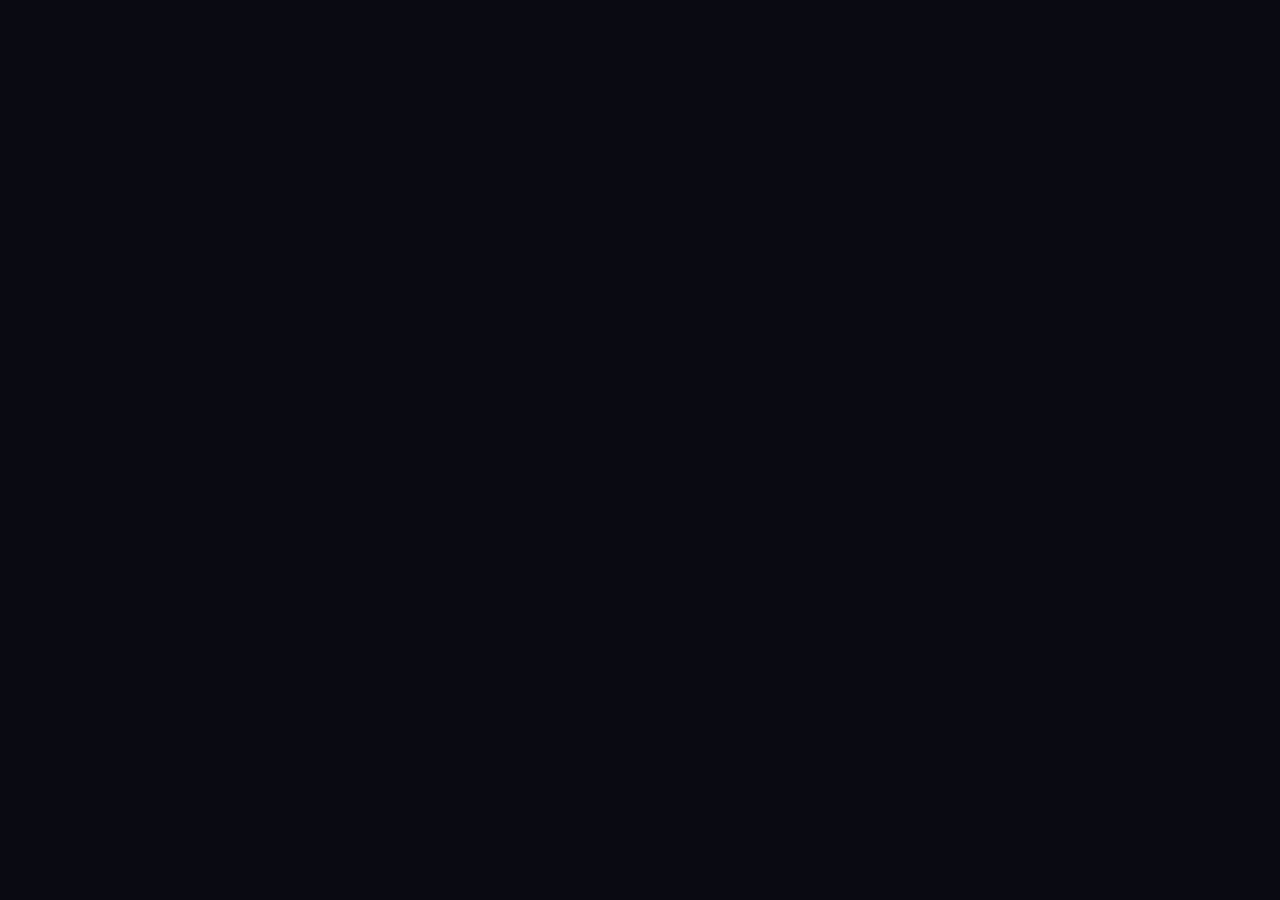
==== commit db7aca94: "Update index.html" ====
--- a/index.html
+++ b/index.html
@@ -1,159 +1,159 @@
 <!DOCTYPE html>
 <html lang="ru">
+
 <head>
-  <meta charset="UTF-8" />
-  <meta name="viewport" content="width=device-width, initial-scale=1.0, maximum-scale=1.0, user-scalable=no" />
-  <meta name="theme-color" content="#0a0a12" />
-  <meta name="description" content="EternalRock — Ваша рок-станция 24/7. Классический рок, метал, альтернатива и не только." />
-  <title>EternalRock • Rock Radio 24/7</title>
-
-  <link rel="icon" type="image/png" href="img/favicon-eternal-rock.png" />
-  
-  <!-- Fonts & Icons -->
-  <link rel="preconnect" href="https://fonts.googleapis.com" />
-  <link rel="preconnect" href="https://fonts.gstatic.com" crossorigin />
-  <link href="https://fonts.googleapis.com/css2?family=Montserrat:wght@400;600;700;800&family=Orbitron:wght@500;700;900&display=swap" rel="stylesheet" />
-  <link rel="stylesheet" href="https://cdnjs.cloudflare.com/ajax/libs/font-awesome/6.4.0/css/all.min.css" />
-  
-  <!-- Styles -->
-  <link rel="stylesheet" href="css/styles.css?v=4.0" />
+    <meta charset="UTF-8">
+    <meta name="viewport" content="width=device-width, initial-scale=1.0, maximum-scale=1.0, user-scalable=no">
+    <title>EternalRock • Rock Radio 24/7</title>
+    <link rel="icon" type="image/png" href="img/favicon-eternal-rock.png">
+    <link rel="stylesheet" href="https://cdnjs.cloudflare.com/ajax/libs/font-awesome/6.4.0/css/all.min.css">
+    <link href="https://fonts.googleapis.com/css2?family=Montserrat:wght@400;600;700;800&family=Orbitron:wght@500;700;900&display=swap" rel="stylesheet">
+    <link rel="stylesheet" href="css/styles.css">
 </head>
 
 <body>
-  <!-- Фоновые эффекты -->
-  <div class="bg-effects">
-    <div class="bg-gradient"></div>
-    <div class="bg-particles" id="particles"></div>
-    <div class="bg-vignette"></div>
-  </div>
-
-  <!-- Основной контейнер -->
-  <main class="app-container">
-
-    <!-- HEADER -->
-    <header class="app-header">
-      <div class="header-brand">
-        <h1 class="brand-title">
-          <span class="brand-glow">Eternal</span>Rock
-          <span class="brand-underline"></span>
-        </h1>
-        <p class="brand-tagline">Ваша рок-станция <span class="highlight">24/7</span></p>
-      </div>
-      <a href="apk/EternalRock.apk" download class="btn-download">
-        <i class="fab fa-android"></i>
-        <span>Скачать приложение</span>
-      </a>
-    </header>
-
-    <!-- MAIN CONTENT -->
-    <section class="content-grid">
-      
-      <!-- Слайдер -->
-      <div class="slider-section">
-        <div class="slider-wrapper" id="slider">
-          <div class="slides-track" id="slidesTrack"></div>
-          <button class="slider-btn prev" aria-label="Предыдущий слайд">
-            <i class="fas fa-chevron-left"></i>
-          </button>
-          <button class="slider-btn next" aria-label="Следующий слайд">
-            <i class="fas fa-chevron-right"></i>
-          </button>
-          <div class="slider-indicators" id="sliderIndicators"></div>
-          <button class="slider-fullscreen" id="fullscreenBtn" aria-label="Полноэкранный режим">
-            <i class="fas fa-expand"></i>
-          </button>
-        </div>
-      </div>
-
-      <!-- Расписание -->
-      <aside class="schedule-section">
-        <div class="schedule-header">
-          <h2><i class="fas fa-calendar-week"></i> Расписание эфира</h2>
-          <time class="current-time" id="currentTime" datetime="">--:--</time>
-        </div>
-        <div class="schedule-scroll">
-          <ul class="schedule-list" id="scheduleList"></ul>
-        </div>
-      </aside>
-
-    </section>
-
-    <!-- PLAYER PANEL -->
-    <footer class="player-panel">
-      <div class="player-left">
-        <button class="vinyl-btn" id="playBtn" aria-label="Воспроизвести/Пауза">
-          <div class="vinyl-disc">
-            <div class="vinyl-label">
-              <img src="img/skull-icon.png" alt="🎸" class="vinyl-icon" />
-            </div>
-            <div class="vinyl-grooves"></div>
-          </div>
-          <div class="play-overlay">
-            <i class="fas fa-play play-icon"></i>
-            <i class="fas fa-pause pause-icon"></i>
-          </div>
-        </button>
-      </div>
-
-      <div class="player-center">
-        <div class="track-info">
-          <div class="track-now">
-            <span class="track-label"><i class="fas fa-fire"></i> Сейчас в эфире:</span>
-            <div class="marquee">
-              <span class="marquee-text" id="currentTrack">Загрузка...</span>
-            </div>
-          </div>
-          <div class="track-next">
-            <span class="track-label"><i class="fas fa-forward"></i> Далее:</span>
-            <span class="track-name" id="nextTrack">—</span>
-          </div>
-        </div>
-      </div>
-
-      <div class="player-right">
-        <div class="volume-control">
-          <button class="volume-btn" id="muteBtn" aria-label="Выключить звук">
-            <i class="fas fa-volume-up"></i>
-          </button>
-          <input type="range" class="volume-slider" id="volumeSlider" min="0" max="100" value="70" />
-          <span class="volume-value" id="volumeValue">70%</span>
-        </div>
-        <div class="playlist-badge">
-          <i class="fas fa-music"></i>
-          <span id="playlistName">Classic Rock</span>
-        </div>
-      </div>
-    </footer>
-
-    <!-- SOCIAL BUTTONS -->
-    <div class="social-bar">
-      <a href="https://t.me/+IKyfzhp_0MQ3NjAy" target="_blank" rel="noopener" class="social-btn telegram">
-        <i class="fab fa-telegram-plane"></i> Telegram
-      </a>
-      <a href="https://www.donationalerts.com/r/eternalrock" target="_blank" rel="noopener" class="social-btn donate">
-        <i class="fas fa-heart"></i> Поддержать
-      </a>
+    <!-- Скрытый плеер myradio24 (обязательно с таким же стилем как в рабочей версии) -->
+    <div id="my_player" class="my_player" data-player="energy" data-skin="blue" data-width="200" data-autoplay="0"
+        data-volume="70" data-streamurl="https://myradio24.org/25968"
+        style="position: fixed !important; top: -100px !important; left: -100px !important; width: 1px !important; height: 1px !important; overflow: hidden !important; opacity: 0.01 !important; pointer-events: none !important; z-index: -9999 !important;">
     </div>
 
-    </main>
+    <div class="container">
+        <!-- HEADER -->
+        <div class="header">
+            <div class="header-container">
+                <div class="header-left">
+                    <h1>Eternal<span class="rock-glow">Rock</span></h1>
+                    <p class="tagline">Ваша рок-станция <span class="highlight">24/7</span></p>
+                    <a href="apk/EternalRock.apk" download="EternalRock.apk" class="android-download-btn-header">
+                        <i class="fab fa-android"></i> Скачать EternalRock
+                    </a>
+                </div>
+            </div>
+        </div>
 
-  <!-- Audio -->
-  <audio id="audioStream" preload="none" crossorigin="anonymous"></audio>
+        <!-- Блок 1: Главный контент - слайдер и расписание -->
+        <div class="main-content">
+            <!-- Слайдер -->
+            <div class="slide-show-container">
+                <div class="slide-show" id="slideShow">
+                    <div id="slidesContainer"></div>
+                    <button class="fullscreen-toggle" id="fullscreenToggle" aria-label="Полноэкранный режим">
+                        <i class="fas fa-expand"></i>
+                    </button>
+                    <button class="fullscreen-exit" id="fullscreenExit" aria-label="Выйти из полноэкранного режима">
+                        <i class="fas fa-compress"></i>
+                    </button>
+                    <button class="slide-nav prev">
+                        <i class="fas fa-chevron-left"></i>
+                    </button>
+                    <button class="slide-nav next">
+                        <i class="fas fa-chevron-right"></i>
+                    </button>
+                    <div class="slide-indicators" id="slideIndicators"></div>
+                </div>
+            </div>
 
-  <!-- 1. jQuery — БЕЗ async/defer, ПЕРЕД плеером -->
-  <script src="https://code.jquery.com/jquery-3.6.4.min.js"
-    integrity="sha256-oP6HI9z1XaZNBrJURtCoUT5SUnxFr8s3BzRl+cbzUq8="
-    crossorigin="anonymous"></script>
+            <!-- Расписание -->
+            <div class="schedule-sidebar">
+                <div class="schedule-header">
+                    <h2><i class="fas fa-calendar-alt"></i> Расписание эфира</h2>
+                    <div class="current-time" id="currentTime"></div>
+                </div>
+                <div class="schedule-list-container">
+                    <ul class="schedule-list" id="scheduleList">
+                        <!-- Динамически загружается из schedule.js -->
+                    </ul>
+                </div>
+            </div>
+        </div>
 
-  <!-- 2. myradio24 player -->
-  <!-- <script src="https://myradio24.com/player/player.js?v3.31"
-    data-radio="25968"
-    data-interval="15"
-    data-vmid="25968"
-    data-lang="ru"></script> -->
+        <!-- Блок 2: Нижний блок плеера -->
+        <div class="player-bottom-panel">
+            <div class="player-controls-wrapper">
+                <!-- Кнопка пластинки -->
+                <div class="record-container-small">
+                    <div class="record-small" id="recordButton">
+                        <div class="record-center-small">
+                            <img src="img/skull-icon.png" alt="Skull Icon" class="skull-icon-small" id="skullIcon">
+                        </div>
+                        <div class="record-grooves-small">
+                            <div class="groove-small-1"></div>
+                            <div class="groove-small-2"></div>
+                            <div class="groove-small-3"></div>
+                        </div>
+                    </div>
+                </div>
 
-  <!-- 3. Наш app (модуль) -->
-  <script type="module" src="js/app.js"></script>
+                <!-- Статусы плеера -->
+                <div class="player-status">
+                    <div class="status-item now-playing">
+                        <div class="status-header">
+                            <i class="fas fa-play"></i>
+                            <span class="status-label">Сейчас в эфире:</span>
+                        </div>
+                        <div class="marquee-container" id="marqueeContainer">
+                            <div class="marquee-track" id="marqueeTrack">
+                                <span id="currentTrackText">Загрузка...</span>
+                            </div>
+                        </div>
+                    </div>
 
+                    <div class="status-item next-playing">
+                        <div class="status-header">
+                            <i class="fas fa-forward"></i>
+                            <span class="status-label">Далее в эфире:</span>
+                        </div>
+                        <div class="next-track-static" id="nextTrackText">
+                            —
+                        </div>
+                    </div>
+                </div>
+
+                <!-- Контроль громкости -->
+                <div class="volume-control-panel">
+                    <div class="volume-control-wrapper">
+                        <i class="fas fa-volume-down"></i>
+                        <input type="range" min="0" max="100" value="70" class="volume-slider" id="volumeSlider">
+                        <i class="fas fa-volume-up"></i>
+                    </div>
+                    <div class="volume-percent" id="volumePercent">70%</div>
+                </div>
+            </div>
+
+            <!-- Информация о плейлисте -->
+            <div class="station-info-compact">
+                <div class="station-item">
+                    <i class="fas fa-music"></i>
+                    <span>Плейлист: <strong id="playlist-name">Classic Rock</strong></span>
+                </div>
+            </div>
+        </div>
+
+        <!-- Социальные кнопки -->
+        <div class="social-buttons-container">
+            <a href="https://t.me/+IKyfzhp_0MQ3NjAy" target="_blank" class="telegram-btn">
+                <i class="fab fa-telegram"></i> Наш Telegram
+            </a>
+            <a href="https://www.donationalerts.com/r/eternalrock" target="_blank" class="sponsor-btn">
+                <i class="fas fa-heart"></i> Спонсировать
+            </a>
+        </div>
+        
+        <div class="footer">
+            <p>Eternal Rock &copy; 2025 - 2026 | Прямая трансляция 24/7</p>
+            <p>Некоммерческий проект</p>
+        </div>
+    </div>
+
+    <!-- Подключаем скрипты (ВАЖНО: порядок имеет значение) -->
+    <script src="https://code.jquery.com/jquery-3.6.4.min.js"></script>
+    <script src="https://myradio24.com/player/player.js?v3.31" data-radio="25968" data-interval="15" data-vmid="25968" data-lang="ru"></script>
+    
+    <!-- Ваши скрипты -->
+    <script type="module" src="js/schedule.js"></script>
+    <script src="js/slider.js"></script>
+    <script src="js/player.js"></script>
 </body>
+
 </html>
--- a/css/styles.css
+++ b/css/styles.css
@@ -1050,3 +1050,60 @@
 .content-grid { animation-delay: 0.2s; }
 .player-panel { animation-delay: 0.3s; }
 .social-bar { animation-delay: 0.4s; }
+
+/* Добавьте в самый КОНЕЦ файла styles.css */
+
+/* ============================================
+   🔥 FIX: Борьба с myradio24 конфликтами
+   ============================================ */
+
+/* Принудительное позиционирование body */
+body {
+  position: fixed !important;
+  top: 0 !important;
+  left: 0 !important;
+  right: 0 !important;
+  bottom: 0 !important;
+  margin: 0 !important;
+  padding: 0 !important;
+  overflow: hidden !important;
+  width: 100% !important;
+  min-width: 100vw !important;
+  max-width: 100vw !important;
+}
+
+/* Принудительное центрирование контейнера */
+.app-container {
+  position: relative !important;
+  width: 100% !important;
+  max-width: 1400px !important;
+  margin: 0 auto !important;
+  left: auto !important;
+  right: auto !important;
+  transform: none !important;
+}
+
+/* Удаляем возможные левые отступы от myradio24 */
+body > div:not(.bg-effects):not(.app-container) {
+  display: none !important;
+}
+
+/* Если myradio24 создает плавающие элементы - скрываем их */
+iframe[src*="myradio24"],
+div[style*="position: fixed"][style*="myradio24"] {
+  display: none !important;
+}
+
+/* Восстанавливаем grid */
+.content-grid {
+  display: grid !important;
+  grid-template-columns: 1.6fr 1fr !important;
+  width: 100% !important;
+}
+
+/* Для мобильных устройств */
+@media (max-width: 768px) {
+  .content-grid {
+    grid-template-columns: 1fr !important;
+  }
+}
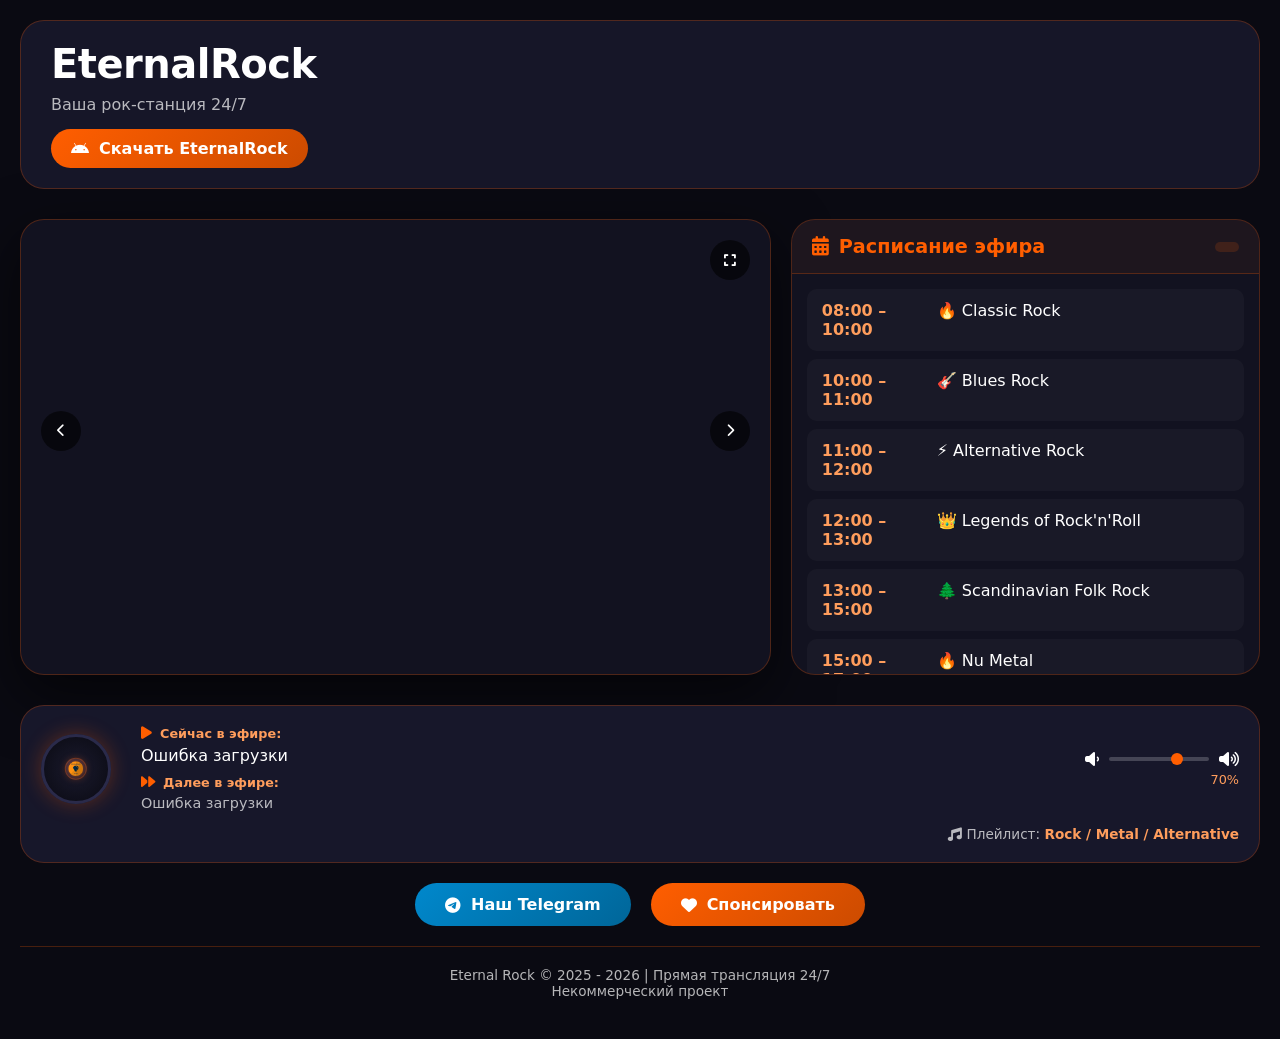
==== commit 0a9fa4b3: "Update index.html" ====
--- a/index.html
+++ b/index.html
@@ -1,30 +1,24 @@
 <!DOCTYPE html>
 <html lang="ru">
-
 <head>
     <meta charset="UTF-8">
-    <meta name="viewport" content="width=device-width, initial-scale=1.0, maximum-scale=1.0, user-scalable=no">
-    <title>EternalRock • Rock Radio 24/7</title>
+    <meta name="viewport" content="width=device-width, initial-scale=1.0, viewport-fit=cover">
+    <title>EternalRock — Рок-радио 24/7</title>
     <link rel="icon" type="image/png" href="img/favicon-eternal-rock.png">
+    <link rel="stylesheet" href="css/styles.css">
     <link rel="stylesheet" href="https://cdnjs.cloudflare.com/ajax/libs/font-awesome/6.4.0/css/all.min.css">
-    <link href="https://fonts.googleapis.com/css2?family=Montserrat:wght@400;600;700;800&family=Orbitron:wght@500;700;900&display=swap" rel="stylesheet">
-    <link rel="stylesheet" href="css/styles.css">
+    <link href="https://fonts.googleapis.com/css2?family=Inter:opsz,wght@14..32,300;14..32,400;14..32,500;14..32,600;14..32,700;14..32,800&display=swap" rel="stylesheet">
 </head>
-
 <body>
-    <!-- Скрытый плеер myradio24 (обязательно с таким же стилем как в рабочей версии) -->
-    <div id="my_player" class="my_player" data-player="energy" data-skin="blue" data-width="200" data-autoplay="0"
-        data-volume="70" data-streamurl="https://myradio24.org/25968"
-        style="position: fixed !important; top: -100px !important; left: -100px !important; width: 1px !important; height: 1px !important; overflow: hidden !important; opacity: 0.01 !important; pointer-events: none !important; z-index: -9999 !important;">
-    </div>
+    <div class="fullscreen-overlay" id="fullscreenOverlay"></div>
 
     <div class="container">
         <!-- HEADER -->
         <div class="header">
             <div class="header-container">
                 <div class="header-left">
-                    <h1>Eternal<span class="rock-glow">Rock</span></h1>
-                    <p class="tagline">Ваша рок-станция <span class="highlight">24/7</span></p>
+                    <h1>EternalRock</h1>
+                    <p class="tagline">Ваша рок-станция 24/7</p>
                     <a href="apk/EternalRock.apk" download="EternalRock.apk" class="android-download-btn-header">
                         <i class="fab fa-android"></i> Скачать EternalRock
                     </a>
@@ -32,9 +26,8 @@
             </div>
         </div>
 
-        <!-- Блок 1: Главный контент - слайдер и расписание -->
+        <!-- MAIN CONTENT: слайдер + расписание -->
         <div class="main-content">
-            <!-- Слайдер -->
             <div class="slide-show-container">
                 <div class="slide-show" id="slideShow">
                     <div id="slidesContainer"></div>
@@ -54,24 +47,39 @@
                 </div>
             </div>
 
-            <!-- Расписание -->
             <div class="schedule-sidebar">
                 <div class="schedule-header">
                     <h2><i class="fas fa-calendar-alt"></i> Расписание эфира</h2>
                     <div class="current-time" id="currentTime"></div>
                 </div>
                 <div class="schedule-list-container">
-                    <ul class="schedule-list" id="scheduleList">
-                        <!-- Динамически загружается из schedule.js -->
+                    <ul class="schedule-list">
+                        <li class="schedule-item"><span class="time">08:00 – 10:00</span><span class="program">🔥 Classic Rock</span></li>
+                        <li class="schedule-item"><span class="time">10:00 – 11:00</span><span class="program">🎸 Blues Rock</span></li>
+                        <li class="schedule-item"><span class="time">11:00 – 12:00</span><span class="program">⚡️ Alternative Rock</span></li>
+                        <li class="schedule-item"><span class="time">12:00 – 13:00</span><span class="program">👑 Legends of Rock'n'Roll</span></li>
+                        <li class="schedule-item"><span class="time">13:00 – 15:00</span><span class="program">🌲 Scandinavian Folk Rock</span></li>
+                        <li class="schedule-item"><span class="time">15:00 – 17:00</span><span class="program">🔥 Nu Metal</span></li>
+                        <li class="schedule-item"><span class="time">17:00 – 19:00</span><span class="program">🔥 Classic Rock</span></li>
+                        <li class="schedule-item"><span class="time">19:00 – 20:00</span><span class="program">🎸 Blues Rock</span></li>
+                        <li class="schedule-item"><span class="time">20:00 – 21:00</span><span class="program">⚡️ Alternative Rock</span></li>
+                        <li class="schedule-item"><span class="time">21:00 – 22:00</span><span class="program">👑 Legends of Rock'n'Roll</span></li>
+                        <li class="schedule-item"><span class="time">22:00 – 23:00</span><span class="program">🌲 Scandinavian Folk Rock</span></li>
+                        <li class="schedule-item"><span class="time">23:00 – 00:00</span><span class="program">🔥 Nu Metal</span></li>
+                        <li class="schedule-item"><span class="time">00:00 – 08:00</span><span class="program">🌙 Best Rock Ballads</span></li>
                     </ul>
                 </div>
             </div>
         </div>
 
-        <!-- Блок 2: Нижний блок плеера -->
+        <!-- Скрытый плеер -->
+        <div id="my_player" class="my_player" data-player="energy" data-skin="blue" data-width=200 data-autoplay=0
+            data-volume=70 data-streamurl="https://myradio24.org/25968" style="position: fixed !important; top: -100px !important; left: -100px !important; width: 1px !important; height: 1px !important; overflow: hidden !important; opacity: 0.01 !important; pointer-events: none !important; z-index: -9999 !important;">
+        </div>
+
+        <!-- Плеер панель -->
         <div class="player-bottom-panel">
             <div class="player-controls-wrapper">
-                <!-- Кнопка пластинки -->
                 <div class="record-container-small">
                     <div class="record-small" id="recordButton">
                         <div class="record-center-small">
@@ -85,7 +93,6 @@
                     </div>
                 </div>
 
-                <!-- Статусы плеера -->
                 <div class="player-status">
                     <div class="status-item now-playing">
                         <div class="status-header">
@@ -94,23 +101,19 @@
                         </div>
                         <div class="marquee-container" id="marqueeContainer">
                             <div class="marquee-track" id="marqueeTrack">
-                                <span id="currentTrackText">Загрузка...</span>
+                                <span id="currentTrackText">Black Sabbath - Iron Man</span>
                             </div>
                         </div>
                     </div>
-
                     <div class="status-item next-playing">
                         <div class="status-header">
                             <i class="fas fa-forward"></i>
                             <span class="status-label">Далее в эфире:</span>
                         </div>
-                        <div class="next-track-static" id="nextTrackText">
-                            —
-                        </div>
+                        <div class="next-track-static" id="nextTrackText">Led Zeppelin - Stairway to Heaven</div>
                     </div>
                 </div>
 
-                <!-- Контроль громкости -->
                 <div class="volume-control-panel">
                     <div class="volume-control-wrapper">
                         <i class="fas fa-volume-down"></i>
@@ -121,7 +124,6 @@
                 </div>
             </div>
 
-            <!-- Информация о плейлисте -->
             <div class="station-info-compact">
                 <div class="station-item">
                     <i class="fas fa-music"></i>
@@ -130,7 +132,6 @@
             </div>
         </div>
 
-        <!-- Социальные кнопки -->
         <div class="social-buttons-container">
             <a href="https://t.me/+IKyfzhp_0MQ3NjAy" target="_blank" class="telegram-btn">
                 <i class="fab fa-telegram"></i> Наш Telegram
@@ -139,21 +140,15 @@
                 <i class="fas fa-heart"></i> Спонсировать
             </a>
         </div>
-        
+
         <div class="footer">
             <p>Eternal Rock &copy; 2025 - 2026 | Прямая трансляция 24/7</p>
             <p>Некоммерческий проект</p>
         </div>
     </div>
 
-    <!-- Подключаем скрипты (ВАЖНО: порядок имеет значение) -->
-    <script src="https://code.jquery.com/jquery-3.6.4.min.js"></script>
-    <script src="https://myradio24.com/player/player.js?v3.31" data-radio="25968" data-interval="15" data-vmid="25968" data-lang="ru"></script>
-    
-    <!-- Ваши скрипты -->
-    <script type="module" src="js/schedule.js"></script>
+    <script src="https://myradio24.com/player/player.js?v3.31" data-radio="25968" data-interval=15 data-vmid=25968 data-lang="ru"></script>
     <script src="js/slider.js"></script>
     <script src="js/player.js"></script>
 </body>
-
 </html>
--- a/css/styles.css
+++ b/css/styles.css
@@ -2,1108 +2,560 @@
    🔧 CSS VARIABLES & RESET
    ============================================ */
 :root {
-  /* Цвета */
-  --color-bg: #0a0a12;
-  --color-bg-elevated: #121220;
-  --color-bg-glass: rgba(25, 25, 45, 0.85);
-  --color-primary: #ff5e00;
-  --color-primary-glow: rgba(255, 94, 0, 0.5);
-  --color-secondary: #ff9d5c;
-  --color-accent: #7b61ff;
-  --color-text: #ffffff;
-  --color-text-muted: rgba(255, 255, 255, 0.7);
-  --color-border: rgba(255, 94, 0, 0.25);
-  
-  /* Тени и свечение */
-  --shadow-lg: 0 20px 60px rgba(0, 0, 0, 0.6);
-  --shadow-glow: 0 0 30px var(--color-primary-glow);
-  --glow-primary: 0 0 20px var(--color-primary-glow);
-  
-  /* Градиенты */
-  --gradient-primary: linear-gradient(135deg, #ff5e00, #ff9d5c);
-  --gradient-glow: radial-gradient(ellipse at center, rgba(255,94,0,0.15) 0%, transparent 70%);
-  
-  /* Размеры и отступы */
-  --radius-lg: 24px;
-  --radius-md: 16px;
-  --radius-sm: 10px;
-  --spacing-xs: 8px;
-  --spacing-sm: 12px;
-  --spacing-md: 20px;
-  --spacing-lg: 28px;
-  
-  /* Анимации */
-  --transition-fast: 150ms ease;
-  --transition-normal: 300ms cubic-bezier(0.4, 0, 0.2, 1);
-  --transition-slow: 500ms cubic-bezier(0.4, 0, 0.2, 1);
-  
-  /* Шрифты */
-  --font-display: 'Orbitron', system-ui, sans-serif;
-  --font-body: 'Montserrat', system-ui, sans-serif;
-}
-
-*, *::before, *::after {
-  box-sizing: border-box;
-  margin: 0;
-  padding: 0;
-}
-
-html {
-  scroll-behavior: smooth;
-  -webkit-text-size-adjust: 100%;
+    --color-bg: #0a0a12;
+    --color-bg-elevated: #121220;
+    --color-primary: #ff5e00;
+    --color-primary-glow: rgba(255, 94, 0, 0.5);
+    --color-secondary: #ff9d5c;
+    --color-accent: #7b61ff;
+    --color-text: #ffffff;
+    --color-text-muted: rgba(255, 255, 255, 0.7);
+    --color-border: rgba(255, 94, 0, 0.25);
+    --shadow-lg: 0 20px 60px rgba(0, 0, 0, 0.6);
+    --radius-lg: 24px;
+    --radius-md: 16px;
+    --radius-sm: 10px;
+    --spacing-md: 20px;
+    --spacing-sm: 12px;
+    --font-display: 'Orbitron', system-ui, sans-serif;
+    --font-body: 'Montserrat', system-ui, sans-serif;
+}
+
+* {
+    margin: 0;
+    padding: 0;
+    box-sizing: border-box;
 }
 
 body {
-  font-family: var(--font-body);
-  background-color: var(--color-bg);
-  color: var(--color-text);
-  line-height: 1.5;
-  overflow: hidden; /* 🔥 Ключевое: без прокрутки */
-  height: 100vh;
-  width: 100vw;
-  position: fixed; /* Фиксируем body */
-  top: 0;
-  left: 0;
+    font-family: var(--font-body);
+    background: var(--color-bg);
+    color: var(--color-text);
+    min-height: 100vh;
+    overflow-x: hidden;
+}
+
+/* Контейнер */
+.container {
+    max-width: 1400px;
+    margin: 0 auto;
+    padding: 20px;
+    position: relative;
+    z-index: 1;
 }
 
 /* ============================================
-   🎨 ФОНОВЫЕ ЭФФЕКТЫ
+   HEADER
    ============================================ */
-.bg-effects {
-  position: fixed;
-  inset: 0;
-  z-index: -2;
-  pointer-events: none;
-}
-
-.bg-gradient {
-  position: absolute;
-  inset: 0;
-  background: 
-    radial-gradient(ellipse at 20% 80%, rgba(123, 97, 255, 0.15) 0%, transparent 50%),
-    radial-gradient(ellipse at 80% 20%, rgba(255, 94, 0, 0.12) 0%, transparent 50%),
-    linear-gradient(180deg, var(--color-bg) 0%, #0d0d1a 100%);
-}
-
-.bg-particles {
-  position: absolute;
-  inset: 0;
-  background-image: 
-    radial-gradient(1px 1px at 20px 30px, rgba(255,255,255,0.1), transparent),
-    radial-gradient(1px 1px at 60px 80px, rgba(255,94,0,0.15), transparent),
-    radial-gradient(1px 1px at 120px 40px, rgba(123,97,255,0.1), transparent);
-  background-size: 200px 200px;
-  animation: particlesMove 60s linear infinite;
-  opacity: 0.6;
-}
-
-@keyframes particlesMove {
-  0% { background-position: 0 0, 0 0, 0 0; }
-  100% { background-position: 200px 200px, 150px 100px, 80px 150px; }
-}
-
-.bg-vignette {
-  position: absolute;
-  inset: 0;
-  background: radial-gradient(ellipse at center, transparent 40%, rgba(10,10,18,0.9) 100%);
+.header {
+    margin-bottom: 30px;
+}
+
+.header-container {
+    display: flex;
+    justify-content: space-between;
+    align-items: center;
+    background: rgba(25, 25, 45, 0.85);
+    backdrop-filter: blur(12px);
+    border-radius: var(--radius-lg);
+    border: 1px solid var(--color-border);
+    padding: 20px 30px;
+}
+
+.header-left h1 {
+    font-family: var(--font-display);
+    font-size: 2.5rem;
+    font-weight: 900;
+    letter-spacing: -0.5px;
+    margin-bottom: 8px;
+}
+
+.rock-glow {
+    background: linear-gradient(135deg, #ff5e00, #ff9d5c);
+    -webkit-background-clip: text;
+    background-clip: text;
+    color: transparent;
+    text-shadow: 0 0 30px rgba(255, 94, 0, 0.5);
+}
+
+.tagline {
+    color: var(--color-text-muted);
+    margin-bottom: 15px;
+    font-size: 1rem;
+}
+
+.tagline .highlight {
+    color: var(--color-primary);
+    font-weight: 700;
+}
+
+.android-download-btn-header {
+    display: inline-flex;
+    align-items: center;
+    gap: 10px;
+    background: linear-gradient(135deg, #ff5e00, #cc4b00);
+    color: white;
+    padding: 10px 20px;
+    border-radius: 50px;
+    text-decoration: none;
+    font-weight: 700;
+    transition: all 0.3s ease;
+    border: none;
+    cursor: pointer;
+}
+
+.android-download-btn-header:hover {
+    transform: translateY(-2px);
+    box-shadow: 0 0 20px rgba(255, 94, 0, 0.5);
 }
 
 /* ============================================
-   📐 MAIN CONTAINER (100vh layout)
+   MAIN CONTENT
    ============================================ */
-.app-container {
-  display: grid;
-  grid-template-rows: auto 1fr auto auto;
-  grid-template-areas:
-    "header"
-    "content"
-    "player"
-    "social";
-  height: 100vh;
-  width: 100vw; /* 👈 ФИКС: полная ширина */
-  max-width: 1400px;
-  margin: 0 auto; /* Центрирование */
-  padding: var(--spacing-md);
-  gap: var(--spacing-sm);
-  position: relative;
-  z-index: 1;
-  overflow-y: auto; /* Разрешаем скролл только если нужно */
-}
-
-/* Кастомный скролл для .app-container */
-.app-container::-webkit-scrollbar {
-  width: 6px;
-}
-.app-container::-webkit-scrollbar-track {
-  background: transparent;
-}
-.app-container::-webkit-scrollbar-thumb {
-  background: var(--color-primary);
-  border-radius: 3px;
-}
-
-/* ============================================
-   🏷️ HEADER
-   ============================================ */
-.app-header {
-  grid-area: header;
-  display: flex;
-  align-items: center;
-  justify-content: space-between;
-  padding: var(--spacing-sm) var(--spacing-md);
-  background: var(--color-bg-glass);
-  border-radius: var(--radius-lg);
-  border: 1px solid var(--color-border);
-  backdrop-filter: blur(12px);
-  box-shadow: var(--shadow-lg);
-  width: 100%; /* 👈 ФИКС: полная ширина */
-}
-
-.header-brand {
-  display: flex;
-  flex-direction: column;
-  gap: 4px;
-}
-
-.brand-title {
-  font-family: var(--font-display);
-  font-size: clamp(1.8rem, 4vw, 2.8rem);
-  font-weight: 900;
-  letter-spacing: -0.5px;
-  position: relative;
-  display: inline-flex;
-  align-items: center;
-  gap: 8px;
-}
-
-.brand-glow {
-  background: var(--gradient-primary);
-  -webkit-background-clip: text;
-  background-clip: text;
-  color: transparent;
-  text-shadow: 0 0 30px var(--color-primary-glow);
-}
-
-.brand-underline {
-  position: absolute;
-  bottom: -8px;
-  left: 0;
-  width: 100%;
-  height: 3px;
-  background: var(--gradient-primary);
-  border-radius: 2px;
-  opacity: 0.8;
-}
-
-.brand-tagline {
-  font-size: clamp(0.9rem, 2vw, 1.1rem);
-  color: var(--color-text-muted);
-  font-weight: 500;
-}
-
-.brand-tagline .highlight {
-  color: var(--color-primary);
-  font-weight: 700;
-}
-
-.btn-download {
-  display: inline-flex;
-  align-items: center;
-  gap: 10px;
-  padding: 12px 24px;
-  background: var(--gradient-primary);
-  color: white;
-  text-decoration: none;
-  font-weight: 700;
-  font-size: 0.95rem;
-  border-radius: 50px;
-  border: none;
-  cursor: pointer;
-  transition: var(--transition-normal);
-  box-shadow: var(--glow-primary);
-  position: relative;
-  overflow: hidden;
-  flex-shrink: 0; /* 👈 ФИКС: не сжимается */
-}
-
-.btn-download::before {
-  content: '';
-  position: absolute;
-  inset: 0;
-  background: linear-gradient(90deg, transparent, rgba(255,255,255,0.2), transparent);
-  transform: translateX(-100%);
-  transition: transform 0.6s ease;
-}
-
-.btn-download:hover {
-  transform: translateY(-2px);
-  box-shadow: 0 0 40px var(--color-primary-glow);
-}
-
-.btn-download:hover::before {
-  transform: translateX(100%);
-}
-
-.btn-download i {
-  font-size: 1.2rem;
-}
-
-/* ============================================
-   📊 CONTENT GRID
-   ============================================ */
-.content-grid {
-  grid-area: content;
-  display: grid;
-  grid-template-columns: 1.6fr 1fr;
-  gap: var(--spacing-md);
-  min-height: 0; /* 🔥 Важно для вложенного скролла */
-  width: 100%; /* 👈 ФИКС: полная ширина */
-}
-
-/* ---------- СЛАЙДЕР ---------- */
-.slider-section {
-  background: var(--color-bg-elevated);
-  border-radius: var(--radius-lg);
-  border: 1px solid var(--color-border);
-  overflow: hidden;
-  position: relative;
-  box-shadow: var(--shadow-lg);
-  min-width: 0; /* 👈 ФИКС: позволяет flex-сжатие */
-}
-
-.slider-wrapper {
-  position: relative;
-  width: 100%;
-  height: 100%;
-  min-height: 300px;
-}
-
-.slides-track {
-  display: flex;
-  width: 100%;
-  height: 100%;
-  transition: transform var(--transition-slow);
+.main-content {
+    display: grid;
+    grid-template-columns: 1.6fr 1fr;
+    gap: 20px;
+    margin-bottom: 30px;
+}
+
+/* Слайдер */
+.slide-show-container {
+    background: var(--color-bg-elevated);
+    border-radius: var(--radius-lg);
+    overflow: hidden;
+    border: 1px solid var(--color-border);
+    box-shadow: var(--shadow-lg);
+}
+
+.slide-show {
+    position: relative;
+    width: 100%;
+    padding-bottom: 56.25%; /* 16:9 */
+    overflow: hidden;
+}
+
+#slidesContainer {
+    position: absolute;
+    top: 0;
+    left: 0;
+    width: 100%;
+    height: 100%;
+    display: flex;
+    transition: transform 0.5s ease;
 }
 
 .slide {
-  min-width: 100%;
-  height: 100%;
-  position: relative;
+    min-width: 100%;
+    height: 100%;
+    position: relative;
 }
 
 .slide img {
-  width: 100%;
-  height: 100%;
-  object-fit: cover;
-  display: block;
-}
-
-.slide::after {
-  content: '';
-  position: absolute;
-  inset: 0;
-  background: linear-gradient(to top, rgba(10,10,18,0.4), transparent 60%);
-}
-
-.slider-btn {
-  position: absolute;
-  top: 50%;
-  transform: translateY(-50%);
-  width: 48px;
-  height: 48px;
-  border-radius: 50%;
-  background: rgba(18, 18, 32, 0.9);
-  border: 2px solid var(--color-border);
-  color: var(--color-text);
-  font-size: 1.1rem;
-  cursor: pointer;
-  display: grid;
-  place-items: center;
-  transition: var(--transition-fast);
-  z-index: 10;
-  opacity: 0;
-  visibility: hidden;
-}
-
-.slider-wrapper:hover .slider-btn {
-  opacity: 1;
-  visibility: visible;
-}
-
-.slider-btn:hover {
-  background: var(--color-primary);
-  border-color: var(--color-primary);
-  transform: translateY(-50%) scale(1.05);
-}
-
-.slider-btn.prev { left: 16px; }
-.slider-btn.next { right: 16px; }
-
-.slider-indicators {
-  position: absolute;
-  bottom: 20px;
-  left: 50%;
-  transform: translateX(-50%);
-  display: flex;
-  gap: 8px;
-  z-index: 10;
-  opacity: 0;
-  visibility: hidden;
-  transition: var(--transition-fast);
-}
-
-.slider-wrapper:hover .slider-indicators {
-  opacity: 1;
-  visibility: visible;
-}
-
-.indicator {
-  width: 10px;
-  height: 10px;
-  border-radius: 50%;
-  background: rgba(255,255,255,0.3);
-  cursor: pointer;
-  transition: var(--transition-fast);
-  border: 2px solid transparent;
-}
-
-.indicator.active {
-  background: var(--color-primary);
-  border-color: white;
-  transform: scale(1.2);
-}
-
-.slider-fullscreen {
-  position: absolute;
-  top: 16px;
-  right: 16px;
-  width: 40px;
-  height: 40px;
-  border-radius: 50%;
-  background: rgba(18, 18, 32, 0.9);
-  border: 1px solid var(--color-border);
-  color: var(--color-text);
-  cursor: pointer;
-  display: grid;
-  place-items: center;
-  transition: var(--transition-fast);
-  z-index: 10;
-  opacity: 0.8;
-}
-
-.slider-fullscreen:hover {
-  background: var(--color-primary);
-  opacity: 1;
-  transform: scale(1.1);
-}
-
-/* ---------- РАСПИСАНИЕ ---------- */
-.schedule-section {
-  background: var(--color-bg-elevated);
-  border-radius: var(--radius-lg);
-  border: 1px solid var(--color-border);
-  display: flex;
-  flex-direction: column;
-  overflow: hidden;
-  box-shadow: var(--shadow-lg);
-  min-width: 0; /* 👈 ФИКС: позволяет flex-сжатие */
-}
-
-.schedule-header {
-  display: flex;
-  justify-content: space-between;
-  align-items: center;
-  padding: var(--spacing-sm) var(--spacing-md);
-  border-bottom: 1px solid var(--color-border);
-  background: rgba(255,94,0,0.05);
-  flex-shrink: 0; /* 👈 ФИКС: не сжимается */
-}
-
-.schedule-header h2 {
-  font-size: 1.1rem;
-  font-weight: 700;
-  display: flex;
-  align-items: center;
-  gap: 8px;
-  color: var(--color-primary);
-}
-
-.current-time {
-  font-family: var(--font-display);
-  font-weight: 700;
-  color: var(--color-secondary);
-  background: rgba(255,94,0,0.15);
-  padding: 4px 12px;
-  border-radius: 20px;
-  font-size: 0.9rem;
-  white-space: nowrap; /* 👈 ФИКС: не переносится */
-}
-
-.schedule-scroll {
-  flex: 1;
-  overflow-y: auto;
-  padding: var(--spacing-sm);
-}
-
-.schedule-list {
-  list-style: none;
-  display: flex;
-  flex-direction: column;
-  gap: 6px;
-  width: 100%; /* 👈 ФИКС: полная ширина */
-}
-
-.schedule-item {
-  display: grid;
-  grid-template-columns: 90px 1fr;
-  gap: 12px;
-  padding: 10px 14px;
-  background: rgba(255,255,255,0.03);
-  border-radius: var(--radius-sm);
-  border-left: 3px solid transparent;
-  transition: var(--transition-fast);
-  cursor: default;
-}
-
-.schedule-item:hover {
-  background: rgba(255,255,255,0.07);
-  transform: translateX(4px);
-}
-
-.schedule-item.active {
-  background: rgba(255,94,0,0.12);
-  border-left-color: var(--color-primary);
-}
-
-.schedule-item .time {
-  font-weight: 600;
-  color: var(--color-secondary);
-  font-size: 0.9rem;
-  white-space: nowrap;
-}
-
-.schedule-item .program {
-  font-size: 0.95rem;
-  display: flex;
-  align-items: center;
-  gap: 6px;
-  flex-wrap: wrap; /* 👈 ФИКС: перенос на мобильных */
-}
-
-.live-badge {
-  margin-left: auto;
-  background: var(--color-primary);
-  color: white;
-  font-size: 0.7rem;
-  font-weight: 700;
-  padding: 3px 10px;
-  border-radius: 12px;
-  animation: pulse 2s infinite;
-  white-space: nowrap; /* 👈 ФИКС: не переносится */
-}
-
-@keyframes pulse {
-  0%, 100% { opacity: 0.8; }
-  50% { opacity: 1; }
-}
-
-/* Кастомный скроллбар */
-.schedule-scroll::-webkit-scrollbar {
-  width: 6px;
-}
-.schedule-scroll::-webkit-scrollbar-track {
-  background: transparent;
-}
-.schedule-scroll::-webkit-scrollbar-thumb {
-  background: var(--color-primary);
-  border-radius: 3px;
-}
-
-/* ============================================
-   🎵 PLAYER PANEL
-   ============================================ */
-.player-panel {
-  grid-area: player;
-  display: grid;
-  grid-template-columns: auto 1fr auto;
-  align-items: center;
-  gap: var(--spacing-md);
-  padding: var(--spacing-sm) var(--spacing-md);
-  background: var(--color-bg-glass);
-  border-radius: var(--radius-lg);
-  border: 1px solid var(--color-border);
-  backdrop-filter: blur(12px);
-  box-shadow: var(--shadow-lg);
-  width: 100%; /* 👈 ФИКС: полная ширина */
-}
-
-/* ----- Vinyl Button ----- */
-.player-left {
-  display: flex;
-  align-items: center;
-}
-
-.vinyl-btn {
-  position: relative;
-  width: 72px;
-  height: 72px;
-  border-radius: 50%;
-  background: radial-gradient(circle, #1a1a2e 0%, #0a0a12 70%, #000 100%);
-  border: 4px solid #1a1a2e;
-  cursor: pointer;
-  display: grid;
-  place-items: center;
-  transition: var(--transition-normal);
-  box-shadow: 
-    0 0 0 2px rgba(255,94,0,0.2),
-    0 8px 25px rgba(0,0,0,0.5);
-  overflow: hidden;
-  flex-shrink: 0; /* 👈 ФИКС: не сжимается */
-}
-
-.vinyl-btn:hover {
-  transform: scale(1.05);
-  box-shadow: 
-    0 0 0 3px rgba(255,94,0,0.4),
-    0 12px 35px rgba(0,0,0,0.6);
-}
-
-.vinyl-btn.playing {
-  animation: spin 3s linear infinite;
-}
-
-@keyframes spin {
-  to { transform: rotate(360deg); }
-}
-
-.vinyl-disc {
-  position: absolute;
-  inset: 8px;
-  border-radius: 50%;
-  background: 
-    radial-gradient(circle at 30% 30%, rgba(255,255,255,0.1) 0%, transparent 20%),
-    repeating-radial-gradient(circle at center, transparent 0, transparent 2px, rgba(255,255,255,0.03) 2px, rgba(255,255,255,0.03) 3px);
-}
-
-.vinyl-label {
-  position: absolute;
-  width: 45%;
-  height: 45%;
-  background: linear-gradient(135deg, #2a2a4a, #1a1a2e);
-  border-radius: 50%;
-  display: grid;
-  place-items: center;
-  border: 2px solid rgba(255,94,0,0.3);
-  box-shadow: inset 0 0 15px rgba(0,0,0,0.5);
-}
-
-.vinyl-icon {
-  width: 70%;
-  height: 70%;
-  object-fit: contain;
-  filter: drop-shadow(0 0 5px rgba(255,94,0,0.7));
-}
-
-.play-overlay {
-  position: absolute;
-  inset: 0;
-  display: grid;
-  place-items: center;
-  background: rgba(0,0,0,0.3);
-  opacity: 0;
-  transition: var(--transition-fast);
-}
-
-.vinyl-btn:hover .play-overlay {
-  opacity: 1;
-}
-
-.play-icon, .pause-icon {
-  position: absolute;
-  font-size: 1.5rem;
-  color: white;
-  text-shadow: 0 2px 10px rgba(0,0,0,0.5);
-}
-
-.pause-icon { display: none; }
-.vinyl-btn.playing .play-icon { display: none; }
-.vinyl-btn.playing .pause-icon { display: block; }
-
-/* ----- Track Info ----- */
-.player-center {
-  min-width: 0;
-  overflow: hidden; /* 👈 ФИКС: обрезаем содержимое */
-}
-
-.track-info {
-  display: flex;
-  flex-direction: column;
-  gap: 6px;
-}
-
-.track-now, .track-next {
-  display: flex;
-  align-items: center;
-  gap: 8px;
-  min-width: 0;
-}
-
-.track-label {
-  font-size: 0.8rem;
-  font-weight: 600;
-  color: var(--color-secondary);
-  white-space: nowrap;
-  display: flex;
-  align-items: center;
-  gap: 4px;
-  flex-shrink: 0; /* 👈 ФИКС: не сжимается */
-}
-
-.marquee {
-  flex: 1;
-  overflow: hidden;
-  position: relative;
-  height: 22px;
-}
-
-.marquee-text {
-  position: absolute;
-  white-space: nowrap;
-  animation: marquee 25s linear infinite;
-  font-weight: 500;
-  font-size: 0.95rem;
-}
-
-@keyframes marquee {
-  0% { transform: translateX(100%); }
-  100% { transform: translateX(-100%); }
-}
-
-.track-name {
-  font-size: 0.95rem;
-  color: var(--color-text-muted);
-  white-space: nowrap;
-  overflow: hidden;
-  text-overflow: ellipsis;
-}
-
-/* ----- Volume & Playlist ----- */
-.player-right {
-  display: flex;
-  flex-direction: column;
-  align-items: flex-end;
-  gap: 8px;
-  min-width: 160px;
-  flex-shrink: 0; /* 👈 ФИКС: не сжимается */
-}
-
-.volume-control {
-  display: flex;
-  align-items: center;
-  gap: 10px;
-}
-
-.volume-btn {
-  background: none;
-  border: none;
-  color: var(--color-secondary);
-  font-size: 1rem;
-  cursor: pointer;
-  padding: 4px;
-  transition: var(--transition-fast);
-}
-
-.volume-btn:hover {
-  color: var(--color-primary);
-  transform: scale(1.1);
-}
-
-.volume-slider {
-  width: 100px;
-  height: 4px;
-  -webkit-appearance: none;
-  background: rgba(255,255,255,0.1);
-  border-radius: 2px;
-  outline: none;
-  cursor: pointer;
-}
-
-.volume-slider::-webkit-slider-thumb {
-  -webkit-appearance: none;
-  width: 14px;
-  height: 14px;
-  border-radius: 50%;
-  background: var(--color-primary);
-  cursor: pointer;
-  border: 2px solid white;
-  box-shadow: 0 0 10px var(--color-primary-glow);
-  transition: var(--transition-fast);
-}
-
-.volume-slider::-webkit-slider-thumb:hover {
-  transform: scale(1.2);
-}
-
-.volume-value {
-  font-size: 0.8rem;
-  font-weight: 600;
-  color: var(--color-secondary);
-  min-width: 40px;
-  text-align: right;
-}
-
-.playlist-badge {
-  display: flex;
-  align-items: center;
-  gap: 6px;
-  font-size: 0.85rem;
-  color: var(--color-text-muted);
-  background: rgba(255,255,255,0.05);
-  padding: 6px 12px;
-  border-radius: 20px;
-  border: 1px solid var(--color-border);
-}
-
-.playlist-badge i {
-  color: var(--color-primary);
-}
-
-/* ============================================
-   🔗 SOCIAL BAR
-   ============================================ */
-.social-bar {
-  grid-area: social;
-  display: flex;
-  justify-content: center;
-  gap: var(--spacing-md);
-  padding: 0 var(--spacing-md);
-  width: 100%; /* 👈 ФИКС: полная ширина */
-}
-
-.social-btn {
-  display: inline-flex;
-  align-items: center;
-  gap: 8px;
-  padding: 10px 22px;
-  border-radius: 50px;
-  text-decoration: none;
-  font-weight: 600;
-  font-size: 0.9rem;
-  transition: var(--transition-normal);
-  border: 1px solid var(--color-border);
-  background: var(--color-bg-glass);
-  color: var(--color-text);
-}
-
-.social-btn.telegram {
-  background: linear-gradient(135deg, #0088cc, #006699);
-  border-color: rgba(0,136,204,0.3);
-}
-
-.social-btn.donate {
-  background: linear-gradient(135deg, #ff5e00, #cc4b00);
-  border-color: rgba(255,94,0,0.3);
-}
-
-.social-btn:hover {
-  transform: translateY(-3px);
-  box-shadow: var(--glow-primary);
-}
-
-.social-btn i {
-  font-size: 1.1rem;
-}
-
-/* ============================================
-   📱 RESPONSIVE DESIGN
-   ============================================ */
-
-/* Планшеты */
-@media (max-width: 1024px) {
-  .content-grid {
-    grid-template-columns: 1fr;
-    grid-template-rows: 1fr auto;
-  }
-  
-  .slider-section {
-    min-height: 280px;
-  }
-  
-  .schedule-section {
-    max-height: 200px;
-  }
-}
-
-/* Мобильные */
-@media (max-width: 768px) {
-  :root {
-    --spacing-md: 16px;
-    --spacing-sm: 10px;
-  }
-  
-  .app-container {
-    padding: var(--spacing-sm);
-    gap: 8px;
-  }
-  
-  .app-header {
-    flex-direction: column;
-    gap: 12px;
-    text-align: center;
-    padding: 12px;
-  }
-  
-  .brand-title {
-    font-size: 1.8rem;
-  }
-  
-  .btn-download {
     width: 100%;
-    max-width: 280px;
-    justify-content: center;
-  }
-  
-  .content-grid {
-    gap: 10px;
-  }
-  
-  .slider-section {
-    min-height: 220px;
-  }
-  
-  .slider-btn {
+    height: 100%;
+    object-fit: cover;
+}
+
+/* Навигация слайдера */
+.slide-nav {
+    position: absolute;
+    top: 50%;
+    transform: translateY(-50%);
+    background: rgba(0, 0, 0, 0.6);
+    color: white;
+    border: none;
     width: 40px;
     height: 40px;
-    font-size: 1rem;
-  }
-  
-  .schedule-header h2 {
-    font-size: 1rem;
-  }
-  
-  .schedule-item {
-    grid-template-columns: 75px 1fr;
-    padding: 8px 12px;
+    border-radius: 50%;
+    cursor: pointer;
+    z-index: 10;
+    transition: all 0.3s ease;
+}
+
+.slide-nav:hover {
+    background: var(--color-primary);
+}
+
+.slide-nav.prev {
+    left: 20px;
+}
+
+.slide-nav.next {
+    right: 20px;
+}
+
+.slide-indicators {
+    position: absolute;
+    bottom: 20px;
+    left: 50%;
+    transform: translateX(-50%);
+    display: flex;
+    gap: 10px;
+    z-index: 10;
+}
+
+.indicator {
+    width: 10px;
+    height: 10px;
+    border-radius: 50%;
+    background: rgba(255, 255, 255, 0.5);
+    cursor: pointer;
+    transition: all 0.3s ease;
+}
+
+.indicator.active {
+    background: var(--color-primary);
+    transform: scale(1.2);
+}
+
+.fullscreen-toggle,
+.fullscreen-exit {
+    position: absolute;
+    top: 20px;
+    right: 20px;
+    background: rgba(0, 0, 0, 0.6);
+    color: white;
+    border: none;
+    width: 40px;
+    height: 40px;
+    border-radius: 50%;
+    cursor: pointer;
+    z-index: 10;
+    transition: all 0.3s ease;
+}
+
+.fullscreen-exit {
+    display: none;
+}
+
+/* Расписание */
+.schedule-sidebar {
+    background: var(--color-bg-elevated);
+    border-radius: var(--radius-lg);
+    border: 1px solid var(--color-border);
+    overflow: hidden;
+    display: flex;
+    flex-direction: column;
+}
+
+.schedule-header {
+    display: flex;
+    justify-content: space-between;
+    align-items: center;
+    padding: 15px 20px;
+    background: rgba(255, 94, 0, 0.05);
+    border-bottom: 1px solid var(--color-border);
+}
+
+.schedule-header h2 {
+    font-size: 1.2rem;
+    display: flex;
+    align-items: center;
+    gap: 10px;
+    color: var(--color-primary);
+}
+
+.current-time {
+    font-family: var(--font-display);
+    font-weight: 700;
+    color: var(--color-secondary);
+    background: rgba(255, 94, 0, 0.15);
+    padding: 5px 12px;
+    border-radius: 20px;
     font-size: 0.9rem;
-  }
-  
-  .player-panel {
-    grid-template-columns: auto 1fr;
-    grid-template-areas: 
-      "vinyl info"
-      "vinyl controls";
-    gap: 12px;
+}
+
+.schedule-list-container {
+    flex: 1;
+    overflow-y: auto;
+    max-height: 400px;
+}
+
+.schedule-list {
+    list-style: none;
+    padding: 15px;
+}
+
+.schedule-item {
+    display: grid;
+    grid-template-columns: 100px 1fr;
+    gap: 15px;
     padding: 12px;
-  }
-  
-  .player-left { grid-area: vinyl; }
-  .player-center { grid-area: info; }
-  .player-right { 
-    grid-area: controls; 
-    flex-direction: row;
-    justify-content: flex-end;
-    align-items: center;
-    width: 100%;
-    min-width: auto;
-  }
-  
-  .volume-control {
-    gap: 6px;
-  }
-  
-  .volume-slider {
+    margin-bottom: 8px;
+    background: rgba(255, 255, 255, 0.03);
+    border-radius: var(--radius-sm);
+    border-left: 3px solid transparent;
+    transition: all 0.3s ease;
+}
+
+.schedule-item:hover {
+    background: rgba(255, 255, 255, 0.07);
+    transform: translateX(5px);
+}
+
+.schedule-item.active {
+    background: rgba(255, 94, 0, 0.12);
+    border-left-color: var(--color-primary);
+}
+
+.schedule-item .time {
+    font-weight: 600;
+    color: var(--color-secondary);
+}
+
+/* ============================================
+   PLAYER PANEL
+   ============================================ */
+.player-bottom-panel {
+    background: rgba(25, 25, 45, 0.95);
+    backdrop-filter: blur(12px);
+    border-radius: var(--radius-lg);
+    border: 1px solid var(--color-border);
+    padding: 20px;
+    margin-bottom: 20px;
+}
+
+.player-controls-wrapper {
+    display: flex;
+    align-items: center;
+    gap: 30px;
+    margin-bottom: 15px;
+}
+
+/* Винил */
+.record-container-small {
+    flex-shrink: 0;
+}
+
+.record-small {
+    position: relative;
     width: 70px;
-  }
-  
-  .playlist-badge {
-    display: none;
-  }
-  
-  .social-bar {
+    height: 70px;
+    border-radius: 50%;
+    background: radial-gradient(circle, #1a1a2e, #0a0a12);
+    border: 3px solid #2a2a4a;
+    cursor: pointer;
+    transition: all 0.3s ease;
+    box-shadow: 0 0 20px rgba(255, 94, 0, 0.3);
+}
+
+.record-small.playing {
+    animation: spin 3s linear infinite;
+}
+
+@keyframes spin {
+    from { transform: rotate(0deg); }
+    to { transform: rotate(360deg); }
+}
+
+.record-center-small {
+    position: absolute;
+    top: 50%;
+    left: 50%;
+    transform: translate(-50%, -50%);
+    width: 35%;
+    height: 35%;
+    background: linear-gradient(135deg, #2a2a4a, #1a1a2e);
+    border-radius: 50%;
+    display: flex;
+    align-items: center;
+    justify-content: center;
+    border: 1px solid rgba(255, 94, 0, 0.3);
+}
+
+.skull-icon-small {
+    width: 80%;
+    height: auto;
+    filter: drop-shadow(0 0 5px rgba(255, 94, 0, 0.7));
+}
+
+/* Статус плеера */
+.player-status {
+    flex: 1;
+    display: flex;
     flex-direction: column;
     gap: 10px;
-    align-items: center;
-  }
-  
-  .social-btn {
-    width: 100%;
-    max-width: 280px;
+}
+
+.status-item {
+    display: flex;
+    flex-direction: column;
+    gap: 5px;
+}
+
+.status-header {
+    display: flex;
+    align-items: center;
+    gap: 8px;
+}
+
+.status-header i {
+    color: var(--color-primary);
+    font-size: 0.9rem;
+}
+
+.status-label {
+    font-size: 0.8rem;
+    font-weight: 600;
+    color: var(--color-secondary);
+}
+
+.marquee-container {
+    overflow: hidden;
+    white-space: nowrap;
+}
+
+.marquee-track {
+    display: inline-block;
+    animation: marquee 20s linear infinite;
+}
+
+@keyframes marquee {
+    0% { transform: translateX(100%); }
+    100% { transform: translateX(-100%); }
+}
+
+#currentTrackText {
+    font-size: 1rem;
+    font-weight: 500;
+}
+
+.next-track-static {
+    font-size: 0.9rem;
+    color: var(--color-text-muted);
+}
+
+/* Громкость */
+.volume-control-panel {
+    display: flex;
+    flex-direction: column;
+    align-items: flex-end;
+    gap: 5px;
+}
+
+.volume-control-wrapper {
+    display: flex;
+    align-items: center;
+    gap: 10px;
+}
+
+.volume-slider {
+    width: 100px;
+    height: 4px;
+    -webkit-appearance: none;
+    background: rgba(255, 255, 255, 0.2);
+    border-radius: 2px;
+}
+
+.volume-slider::-webkit-slider-thumb {
+    -webkit-appearance: none;
+    width: 12px;
+    height: 12px;
+    border-radius: 50%;
+    background: var(--color-primary);
+    cursor: pointer;
+}
+
+.volume-percent {
+    font-size: 0.8rem;
+    color: var(--color-secondary);
+}
+
+.station-info-compact {
+    text-align: right;
+    font-size: 0.85rem;
+    color: var(--color-text-muted);
+}
+
+/* Социальные кнопки */
+.social-buttons-container {
+    display: flex;
     justify-content: center;
-  }
-}
-
-/* Очень маленькие экраны */
-@media (max-width: 400px) {
-  .brand-title {
-    font-size: 1.5rem;
-  }
-  
-  .brand-tagline {
-    font-size: 0.9rem;
-  }
-  
-  .vinyl-btn {
-    width: 60px;
-    height: 60px;
-  }
-  
-  .track-label {
-    font-size: 0.75rem;
-  }
-  
-  .marquee-text, .track-name {
-    font-size: 0.9rem;
-  }
-  
-  .volume-slider {
-    width: 50px;
-  }
-  
-  .schedule-item .time {
-    font-size: 0.8rem;
-  }
-  
-  .schedule-item .program {
+    gap: 20px;
+    margin-bottom: 20px;
+}
+
+.telegram-btn,
+.sponsor-btn {
+    display: inline-flex;
+    align-items: center;
+    gap: 10px;
+    padding: 12px 30px;
+    border-radius: 50px;
+    text-decoration: none;
+    font-weight: 700;
+    transition: all 0.3s ease;
+}
+
+.telegram-btn {
+    background: linear-gradient(135deg, #0088cc, #006699);
+    color: white;
+}
+
+.sponsor-btn {
+    background: linear-gradient(135deg, #ff5e00, #cc4b00);
+    color: white;
+}
+
+.telegram-btn:hover,
+.sponsor-btn:hover {
+    transform: translateY(-3px);
+    box-shadow: 0 0 20px rgba(255, 94, 0, 0.5);
+}
+
+/* Footer */
+.footer {
+    text-align: center;
+    padding: 20px;
+    color: var(--color-text-muted);
     font-size: 0.85rem;
-  }
+    border-top: 1px solid var(--color-border);
 }
 
 /* ============================================
-   ♿ ACCESSIBILITY & PREFERENCES
+   RESPONSIVE
    ============================================ */
-@media (prefers-reduced-motion: reduce) {
-  *, *::before, *::after {
-    animation-duration: 0.01ms !important;
-    animation-iteration-count: 1 !important;
-    transition-duration: 0.01ms !important;
-  }
-  
-  .marquee-text {
-    animation: none;
-    position: static;
-    white-space: normal;
-    overflow: hidden;
-    text-overflow: ellipsis;
-  }
-}
-
-/* Фокус для клавиатуры */
-:focus-visible {
-  outline: 2px solid var(--color-primary);
-  outline-offset: 2px;
-}
-
-/* Скрыть элементы для скринридеров */
-.sr-only {
-  position: absolute;
-  width: 1px;
-  height: 1px;
-  padding: 0;
-  margin: -1px;
-  overflow: hidden;
-  clip: rect(0, 0, 0, 0);
-  white-space: nowrap;
-  border: 0;
-}
-
-/* ============================================
-   🎬 FULLSCREEN MODE
-   ============================================ */
-body.fullscreen-active {
-  overflow: hidden;
-}
-
-.slider-wrapper.fullscreen {
-  position: fixed !important;
-  inset: 0 !important;
-  width: 100vw !important;
-  height: 100vh !important;
-  z-index: 1000 !important;
-  border-radius: 0 !important;
-  border: none !important;
-}
-
-.slider-wrapper.fullscreen .slider-fullscreen i::before {
-  content: "\f066"; /* fa-compress */
-}
-
-/* Анимация появления */
-@keyframes fadeInUp {
-  from {
-    opacity: 0;
-    transform: translateY(10px);
-  }
-  to {
-    opacity: 1;
-    transform: translateY(0);
-  }
-}
-
-.app-header,
-.content-grid,
-.player-panel,
-.social-bar {
-  animation: fadeInUp 0.4s ease forwards;
-}
-
-.app-header { animation-delay: 0.1s; }
-.content-grid { animation-delay: 0.2s; }
-.player-panel { animation-delay: 0.3s; }
-.social-bar { animation-delay: 0.4s; }
-
-/* Добавьте в самый КОНЕЦ файла styles.css */
-
-/* ============================================
-   🔥 FIX: Борьба с myradio24 конфликтами
-   ============================================ */
-
-/* Принудительное позиционирование body */
-body {
-  position: fixed !important;
-  top: 0 !important;
-  left: 0 !important;
-  right: 0 !important;
-  bottom: 0 !important;
-  margin: 0 !important;
-  padding: 0 !important;
-  overflow: hidden !important;
-  width: 100% !important;
-  min-width: 100vw !important;
-  max-width: 100vw !important;
-}
-
-/* Принудительное центрирование контейнера */
-.app-container {
-  position: relative !important;
-  width: 100% !important;
-  max-width: 1400px !important;
-  margin: 0 auto !important;
-  left: auto !important;
-  right: auto !important;
-  transform: none !important;
-}
-
-/* Удаляем возможные левые отступы от myradio24 */
-body > div:not(.bg-effects):not(.app-container) {
-  display: none !important;
-}
-
-/* Если myradio24 создает плавающие элементы - скрываем их */
-iframe[src*="myradio24"],
-div[style*="position: fixed"][style*="myradio24"] {
-  display: none !important;
-}
-
-/* Восстанавливаем grid */
-.content-grid {
-  display: grid !important;
-  grid-template-columns: 1.6fr 1fr !important;
-  width: 100% !important;
-}
-
-/* Для мобильных устройств */
+@media (max-width: 968px) {
+    .main-content {
+        grid-template-columns: 1fr;
+    }
+    
+    .player-controls-wrapper {
+        flex-direction: column;
+        align-items: flex-start;
+    }
+    
+    .volume-control-panel {
+        align-items: flex-start;
+        width: 100%;
+    }
+    
+    .social-buttons-container {
+        flex-direction: column;
+        align-items: center;
+    }
+    
+    .telegram-btn,
+    .sponsor-btn {
+        width: 100%;
+        max-width: 280px;
+        justify-content: center;
+    }
+}
+
 @media (max-width: 768px) {
-  .content-grid {
-    grid-template-columns: 1fr !important;
-  }
-}
+    .container {
+        padding: 10px;
+    }
+    
+    .header-container {
+        flex-direction: column;
+        text-align: center;
+    }
+    
+    .schedule-item {
+        grid-template-columns: 1fr;
+        gap: 5px;
+    }
+}
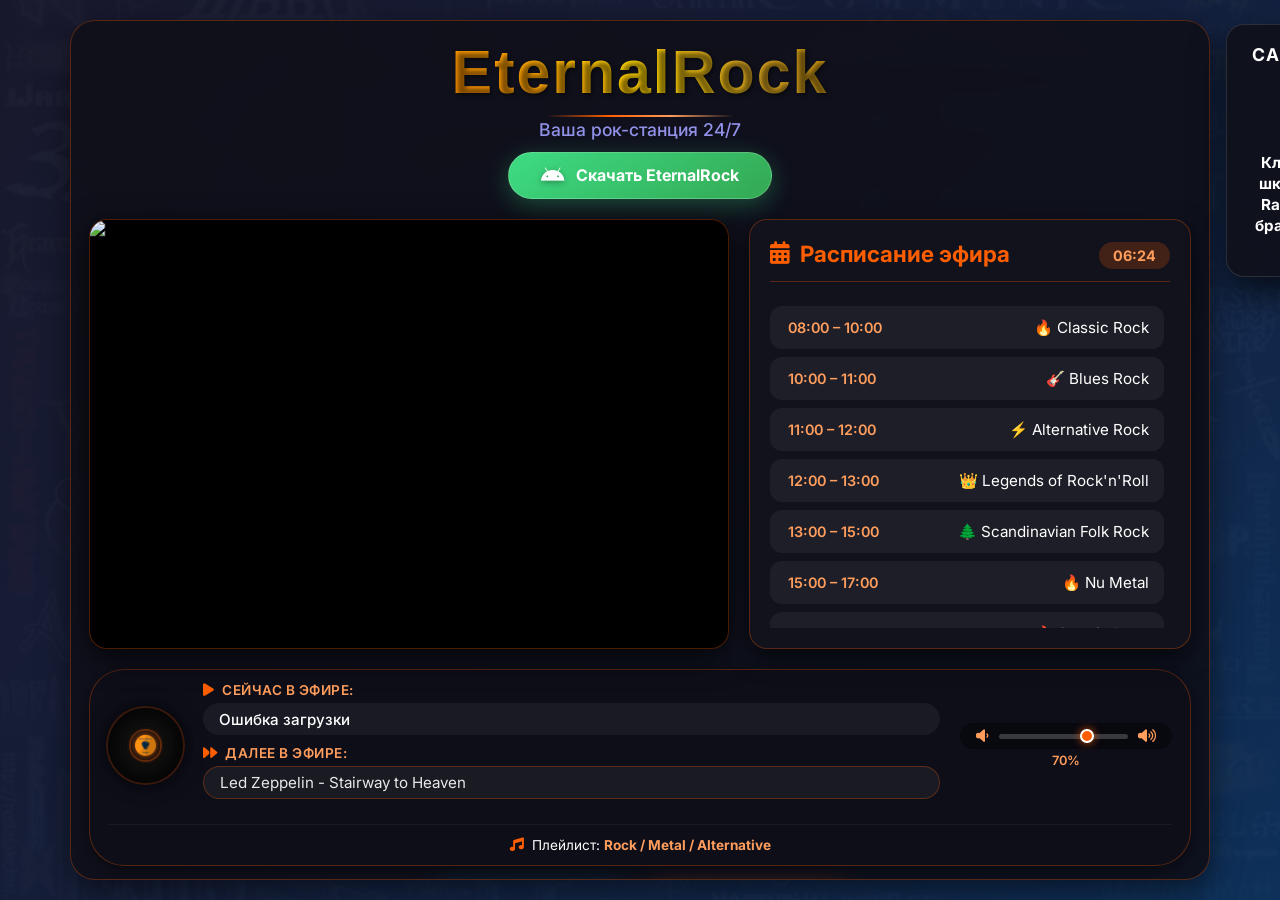
==== commit 19c81723: "Add promotional side banner with logos" ====
--- a/index.html
+++ b/index.html
@@ -1,14 +1,18 @@
 <!DOCTYPE html>
 <html lang="ru">
+
 <head>
     <meta charset="UTF-8">
-    <meta name="viewport" content="width=device-width, initial-scale=1.0, viewport-fit=cover">
+    <meta name="viewport" content="width=device-width, initial-scale=0.9, maximum-scale=1, viewport-fit=cover">
     <title>EternalRock — Рок-радио 24/7</title>
     <link rel="icon" type="image/png" href="img/favicon-eternal-rock.png">
     <link rel="stylesheet" href="css/styles.css">
     <link rel="stylesheet" href="https://cdnjs.cloudflare.com/ajax/libs/font-awesome/6.4.0/css/all.min.css">
-    <link href="https://fonts.googleapis.com/css2?family=Inter:opsz,wght@14..32,300;14..32,400;14..32,500;14..32,600;14..32,700;14..32,800&display=swap" rel="stylesheet">
+    <link
+        href="https://fonts.googleapis.com/css2?family=Inter:opsz,wght@14..32,300;14..32,400;14..32,500;14..32,600;14..32,700;14..32,800&display=swap"
+        rel="stylesheet">
 </head>
+
 <body>
     <div class="fullscreen-overlay" id="fullscreenOverlay"></div>
 
@@ -54,19 +58,32 @@
                 </div>
                 <div class="schedule-list-container">
                     <ul class="schedule-list">
-                        <li class="schedule-item"><span class="time">08:00 – 10:00</span><span class="program">🔥 Classic Rock</span></li>
-                        <li class="schedule-item"><span class="time">10:00 – 11:00</span><span class="program">🎸 Blues Rock</span></li>
-                        <li class="schedule-item"><span class="time">11:00 – 12:00</span><span class="program">⚡️ Alternative Rock</span></li>
-                        <li class="schedule-item"><span class="time">12:00 – 13:00</span><span class="program">👑 Legends of Rock'n'Roll</span></li>
-                        <li class="schedule-item"><span class="time">13:00 – 15:00</span><span class="program">🌲 Scandinavian Folk Rock</span></li>
-                        <li class="schedule-item"><span class="time">15:00 – 17:00</span><span class="program">🔥 Nu Metal</span></li>
-                        <li class="schedule-item"><span class="time">17:00 – 19:00</span><span class="program">🔥 Classic Rock</span></li>
-                        <li class="schedule-item"><span class="time">19:00 – 20:00</span><span class="program">🎸 Blues Rock</span></li>
-                        <li class="schedule-item"><span class="time">20:00 – 21:00</span><span class="program">⚡️ Alternative Rock</span></li>
-                        <li class="schedule-item"><span class="time">21:00 – 22:00</span><span class="program">👑 Legends of Rock'n'Roll</span></li>
-                        <li class="schedule-item"><span class="time">22:00 – 23:00</span><span class="program">🌲 Scandinavian Folk Rock</span></li>
-                        <li class="schedule-item"><span class="time">23:00 – 00:00</span><span class="program">🔥 Nu Metal</span></li>
-                        <li class="schedule-item"><span class="time">00:00 – 08:00</span><span class="program">🌙 Best Rock Ballads</span></li>
+                        <li class="schedule-item"><span class="time">08:00 – 10:00</span><span class="program">🔥
+                                Classic Rock</span></li>
+                        <li class="schedule-item"><span class="time">10:00 – 11:00</span><span class="program">🎸 Blues
+                                Rock</span></li>
+                        <li class="schedule-item"><span class="time">11:00 – 12:00</span><span class="program">⚡️
+                                Alternative Rock</span></li>
+                        <li class="schedule-item"><span class="time">12:00 – 13:00</span><span class="program">👑
+                                Legends of Rock'n'Roll</span></li>
+                        <li class="schedule-item"><span class="time">13:00 – 15:00</span><span class="program">🌲
+                                Scandinavian Folk Rock</span></li>
+                        <li class="schedule-item"><span class="time">15:00 – 17:00</span><span class="program">🔥 Nu
+                                Metal</span></li>
+                        <li class="schedule-item"><span class="time">17:00 – 19:00</span><span class="program">🔥
+                                Classic Rock</span></li>
+                        <li class="schedule-item"><span class="time">19:00 – 20:00</span><span class="program">🎸 Blues
+                                Rock</span></li>
+                        <li class="schedule-item"><span class="time">20:00 – 21:00</span><span class="program">⚡️
+                                Alternative Rock</span></li>
+                        <li class="schedule-item"><span class="time">21:00 – 22:00</span><span class="program">👑
+                                Legends of Rock'n'Roll</span></li>
+                        <li class="schedule-item"><span class="time">22:00 – 23:00</span><span class="program">🌲
+                                Scandinavian Folk Rock</span></li>
+                        <li class="schedule-item"><span class="time">23:00 – 00:00</span><span class="program">🔥 Nu
+                                Metal</span></li>
+                        <li class="schedule-item"><span class="time">00:00 – 08:00</span><span class="program">🌙 Best
+                                Rock Ballads</span></li>
                     </ul>
                 </div>
             </div>
@@ -74,7 +91,8 @@
 
         <!-- Скрытый плеер -->
         <div id="my_player" class="my_player" data-player="energy" data-skin="blue" data-width=200 data-autoplay=0
-            data-volume=70 data-streamurl="https://myradio24.org/25968" style="position: fixed !important; top: -100px !important; left: -100px !important; width: 1px !important; height: 1px !important; overflow: hidden !important; opacity: 0.01 !important; pointer-events: none !important; z-index: -9999 !important;">
+            data-volume=70 data-streamurl="https://myradio24.org/25968"
+            style="position: fixed !important; top: -100px !important; left: -100px !important; width: 1px !important; height: 1px !important; overflow: hidden !important; opacity: 0.01 !important; pointer-events: none !important; z-index: -9999 !important;">
         </div>
 
         <!-- Плеер панель -->
@@ -147,8 +165,22 @@
         </div>
     </div>
 
-    <script src="https://myradio24.com/player/player.js?v3.31" data-radio="25968" data-interval=15 data-vmid=25968 data-lang="ru"></script>
+    <div class="side-banner">
+        <a href="https://vk.com/capoeira_sevast" target="_blank" rel="noopener noreferrer">
+            <h2 class="side-banner-title">CAPOEIRA в Севастополе</h2>
+            <div class="side-banner-thumbs">
+                <img src="img/teguk_logo.jpg" alt="Тэгук" class="side-banner-thumb">
+                <img src="img/fgr_logo.jpg" alt="FGR" class="side-banner-thumb">
+            </div>
+            <p>Клуб боевых искусств "Тэгук" и школа капоэйры "Familia Ginga e Raça" — приглашают на занятия бразильским
+                боевым искусством КАПОЭЙРА</p>
+        </a>
+    </div>
+
+    <script src="https://myradio24.com/player/player.js?v3.31" data-radio="25968" data-interval=15 data-vmid=25968
+        data-lang="ru"></script>
     <script src="js/slider.js"></script>
     <script src="js/player.js"></script>
 </body>
-</html>
+
+</html>
--- a/css/styles.css
+++ b/css/styles.css
@@ -1,561 +1,1069 @@
-/* ============================================
-   🔧 CSS VARIABLES & RESET
-   ============================================ */
+/* ===========================================
+   СОВРЕМЕННЫЙ ДИЗАЙН EternalRock
+   ОРИГИНАЛЬНАЯ ЦВЕТОВАЯ СТИЛИСТИКА + ОКРУГЛАЯ ФОРМА
+   =========================================== */
+
 :root {
-    --color-bg: #0a0a12;
-    --color-bg-elevated: #121220;
-    --color-primary: #ff5e00;
-    --color-primary-glow: rgba(255, 94, 0, 0.5);
-    --color-secondary: #ff9d5c;
-    --color-accent: #7b61ff;
-    --color-text: #ffffff;
-    --color-text-muted: rgba(255, 255, 255, 0.7);
-    --color-border: rgba(255, 94, 0, 0.25);
-    --shadow-lg: 0 20px 60px rgba(0, 0, 0, 0.6);
-    --radius-lg: 24px;
-    --radius-md: 16px;
-    --radius-sm: 10px;
-    --spacing-md: 20px;
-    --spacing-sm: 12px;
-    --font-display: 'Orbitron', system-ui, sans-serif;
-    --font-body: 'Montserrat', system-ui, sans-serif;
+  --primary-color: #ff5e00;
+  --secondary-color: #ff9d5c;
+  --dark-bg: #0f0f19;
+  --darker-bg: #0a0a12;
+  --light-bg: rgba(255, 255, 255, 0.05);
+  --text-color: #fff;
+  --text-muted: rgba(255, 255, 255, 0.7);
+  --border-color: rgba(255, 94, 0, 0.3);
+  --shadow: 0 10px 30px rgba(0, 0, 0, 0.5);
+  --gradient: linear-gradient(135deg, #ff5e00 0%, #ff9d5c 100%);
+  --radius-sm: 12px;
+  --radius-md: 18px;
+  --radius-lg: 25px;
+  --radius-xl: 35px;
+  --transition: all 0.3s cubic-bezier(0.4, 0, 0.2, 1);
 }
 
 * {
-    margin: 0;
-    padding: 0;
-    box-sizing: border-box;
+  margin: 0;
+  padding: 0;
+  box-sizing: border-box;
 }
 
 body {
-    font-family: var(--font-body);
-    background: var(--color-bg);
-    color: var(--color-text);
-    min-height: 100vh;
-    overflow-x: hidden;
-}
-
-/* Контейнер */
+  font-family: "Segoe UI", "Inter", Tahoma, Geneva, Verdana, sans-serif;
+  background-color: var(--dark-bg);
+  min-height: 100vh;
+  display: flex;
+  align-items: center;
+  justify-content: center;
+  padding: 12px;
+  position: relative;
+  overflow-x: hidden;
+}
+
+/* Динамический фон с оригинальным изображением */
+body::before {
+  content: "";
+  position: fixed;
+  top: 0;
+  left: 0;
+  width: 100%;
+  height: 100%;
+  background: linear-gradient(
+    135deg,
+    rgba(26, 26, 46, 0.92) 0%,
+    rgba(22, 33, 62, 0.92) 50%,
+    rgba(15, 52, 96, 0.92) 100%
+  );
+  z-index: -2;
+}
+
+body::after {
+  content: "";
+  position: fixed;
+  top: 0;
+  left: 0;
+  width: 100%;
+  height: 100%;
+  background-image: url(../img/background-eternal-rock.jpg);
+  background-repeat: no-repeat;
+  background-position: center center;
+  background-size: cover;
+  background-attachment: fixed;
+  opacity: 0.3;
+  z-index: -3;
+}
+
+/* Контейнер с эффектом стекла и округлой формой */
 .container {
-    max-width: 1400px;
-    margin: 0 auto;
-    padding: 20px;
-    position: relative;
-    z-index: 1;
-}
-
-/* ============================================
-   HEADER
-   ============================================ */
+  max-width: 1140px;
+  width: min(100%, 1140px);
+  max-height: calc(100vh - 40px);
+  overflow-y: auto;
+  background-color: rgba(15, 15, 25, 0.88);
+  backdrop-filter: blur(12px);
+  border-radius: var(--radius-lg);
+  border: 1px solid var(--border-color);
+  padding: 16px 18px;
+  box-shadow: var(--shadow);
+  transition: var(--transition);
+  position: relative;
+}
+
+.container::-webkit-scrollbar {
+  width: 0;
+  background: transparent;
+}
+
+.container {
+  scrollbar-width: none;
+  -ms-overflow-style: none;
+}
+
+.container::-webkit-scrollbar-track {
+  background: transparent;
+}
+
+.container::-webkit-scrollbar-thumb {
+  background: transparent;
+}
+
+/* ===== HEADER ===== */
 .header {
-    margin-bottom: 30px;
+  margin-bottom: 20px;
+  width: 100%;
 }
 
 .header-container {
-    display: flex;
-    justify-content: space-between;
-    align-items: center;
-    background: rgba(25, 25, 45, 0.85);
-    backdrop-filter: blur(12px);
-    border-radius: var(--radius-lg);
-    border: 1px solid var(--color-border);
-    padding: 20px 30px;
-}
-
-.header-left h1 {
-    font-family: var(--font-display);
-    font-size: 2.5rem;
-    font-weight: 900;
-    letter-spacing: -0.5px;
-    margin-bottom: 8px;
-}
-
-.rock-glow {
-    background: linear-gradient(135deg, #ff5e00, #ff9d5c);
-    -webkit-background-clip: text;
-    background-clip: text;
-    color: transparent;
-    text-shadow: 0 0 30px rgba(255, 94, 0, 0.5);
+  display: flex;
+  justify-content: center;
+  align-items: center;
+  width: 100%;
+}
+
+.header-left {
+  text-align: center;
+  display: flex;
+  flex-direction: column;
+  align-items: center;
+  gap: 12px;
+}
+
+.header h1 {
+  font-family: "Metal Mania", "Arial Black", "Impact", sans-serif;
+  font-size: 3.8rem;
+  font-weight: bold;
+  letter-spacing: 2px;
+  background: linear-gradient(
+    45deg,
+    #ff8c00 0%,
+    #ffa500 25%,
+    #ffd700 50%,
+    #daa520 75%,
+    #b8860b 100%
+  );
+  -webkit-background-clip: text;
+  background-clip: text;
+  color: transparent;
+  text-shadow: 2px 2px 4px rgba(0, 0, 0, 0.5);
+  margin: 0;
+  position: relative;
+}
+
+.header h1::after {
+  content: "";
+  position: absolute;
+  bottom: -10px;
+  left: 25%;
+  width: 50%;
+  height: 2px;
+  background: linear-gradient(
+    90deg,
+    transparent,
+    var(--primary-color),
+    var(--secondary-color),
+    transparent
+  );
+  border-radius: 2px;
 }
 
 .tagline {
-    color: var(--color-text-muted);
-    margin-bottom: 15px;
-    font-size: 1rem;
-}
-
-.tagline .highlight {
-    color: var(--color-primary);
-    font-weight: 700;
-}
-
+  font-size: 1.1rem;
+  opacity: 0.9;
+  color: #a0a0ff;
+  font-weight: 500;
+}
+
+/* Кнопка скачивания */
 .android-download-btn-header {
-    display: inline-flex;
-    align-items: center;
-    gap: 10px;
-    background: linear-gradient(135deg, #ff5e00, #cc4b00);
-    color: white;
-    padding: 10px 20px;
-    border-radius: 50px;
-    text-decoration: none;
-    font-weight: 700;
-    transition: all 0.3s ease;
-    border: none;
-    cursor: pointer;
+  display: inline-flex;
+  align-items: center;
+  justify-content: center;
+  gap: 12px;
+  padding: 12px 32px;
+  border-radius: 40px;
+  text-decoration: none;
+  font-weight: 700;
+  font-size: 1rem;
+  transition: var(--transition);
+  background: linear-gradient(145deg, #3ddc84, #34a853);
+  color: white;
+  border: 1px solid rgba(255, 255, 255, 0.2);
+  box-shadow: 0 6px 25px rgba(61, 220, 132, 0.3);
+}
+
+.android-download-btn-header i {
+  font-size: 1.3rem;
+  filter: drop-shadow(0 2px 3px rgba(0, 0, 0, 0.3));
 }
 
 .android-download-btn-header:hover {
-    transform: translateY(-2px);
-    box-shadow: 0 0 20px rgba(255, 94, 0, 0.5);
-}
-
-/* ============================================
-   MAIN CONTENT
-   ============================================ */
+  background: linear-gradient(145deg, #34a853, #2e7d32);
+  transform: translateY(-3px);
+  box-shadow: 0 12px 30px rgba(61, 220, 132, 0.5);
+}
+
+/* ===== MAIN CONTENT ===== */
 .main-content {
-    display: grid;
-    grid-template-columns: 1.6fr 1fr;
-    gap: 20px;
-    margin-bottom: 30px;
-}
-
-/* Слайдер */
+  display: flex;
+  align-items: stretch;
+  gap: 20px;
+  margin-bottom: 20px;
+  flex-wrap: wrap;
+}
+
+/* Слайдер - округлая форма */
 .slide-show-container {
-    background: var(--color-bg-elevated);
-    border-radius: var(--radius-lg);
-    overflow: hidden;
-    border: 1px solid var(--color-border);
-    box-shadow: var(--shadow-lg);
+  flex: 1.6;
+  min-width: 280px;
+  display: flex;
+  flex-direction: column;
 }
 
 .slide-show {
-    position: relative;
-    width: 100%;
-    padding-bottom: 56.25%; /* 16:9 */
-    overflow: hidden;
-}
-
-#slidesContainer {
-    position: absolute;
-    top: 0;
-    left: 0;
-    width: 100%;
-    height: 100%;
-    display: flex;
-    transition: transform 0.5s ease;
+  position: relative;
+  width: 100%;
+  height: 100%;
+  border-radius: var(--radius-md);
+  overflow: hidden;
+  background: #000;
+  box-shadow: 0 8px 30px rgba(0, 0, 0, 0.7);
+  border: 1px solid var(--border-color);
 }
 
 .slide {
-    min-width: 100%;
-    height: 100%;
-    position: relative;
+  position: absolute;
+  top: 0;
+  left: 0;
+  width: 100%;
+  height: 100%;
+  opacity: 0;
+  transition: opacity 1.2s cubic-bezier(0.4, 0, 0.2, 1);
+}
+
+.slide.active {
+  opacity: 1;
+  z-index: 2;
 }
 
 .slide img {
-    width: 100%;
-    height: 100%;
-    object-fit: cover;
-}
-
-/* Навигация слайдера */
+  width: 100%;
+  height: 100%;
+  object-fit: cover;
+  transition: transform 6s ease;
+}
+
+.slide.active img {
+  transform: scale(1.03);
+}
+
+/* Навигация слайдера - круглые кнопки */
 .slide-nav {
-    position: absolute;
-    top: 50%;
-    transform: translateY(-50%);
-    background: rgba(0, 0, 0, 0.6);
-    color: white;
-    border: none;
-    width: 40px;
-    height: 40px;
-    border-radius: 50%;
-    cursor: pointer;
-    z-index: 10;
-    transition: all 0.3s ease;
+  position: absolute;
+  top: 50%;
+  transform: translateY(-50%);
+  background: rgba(0, 0, 0, 0.7);
+  backdrop-filter: blur(4px);
+  border: none;
+  width: 48px;
+  height: 48px;
+  border-radius: 50%;
+  color: white;
+  cursor: pointer;
+  z-index: 20;
+  opacity: 0;
+  transition: var(--transition);
+  font-size: 1.2rem;
+  display: flex;
+  align-items: center;
+  justify-content: center;
+}
+
+.slide-show:hover .slide-nav {
+  opacity: 0.9;
 }
 
 .slide-nav:hover {
-    background: var(--color-primary);
+  background: var(--primary-color);
+  transform: translateY(-50%) scale(1.1);
 }
 
 .slide-nav.prev {
-    left: 20px;
-}
-
+  left: 16px;
+}
 .slide-nav.next {
-    right: 20px;
-}
-
+  right: 16px;
+}
+
+/* Индикаторы - круглые */
 .slide-indicators {
-    position: absolute;
-    bottom: 20px;
-    left: 50%;
-    transform: translateX(-50%);
-    display: flex;
-    gap: 10px;
-    z-index: 10;
+  position: absolute;
+  bottom: 16px;
+  left: 0;
+  right: 0;
+  display: flex;
+  justify-content: center;
+  gap: 10px;
+  z-index: 20;
+  opacity: 0;
+  transition: opacity 0.3s;
+}
+
+.slide-show:hover .slide-indicators {
+  opacity: 1;
 }
 
 .indicator {
-    width: 10px;
-    height: 10px;
-    border-radius: 50%;
-    background: rgba(255, 255, 255, 0.5);
-    cursor: pointer;
-    transition: all 0.3s ease;
+  width: 10px;
+  height: 10px;
+  background: rgba(255, 255, 255, 0.4);
+  border-radius: 50%;
+  cursor: pointer;
+  transition: all 0.3s ease;
 }
 
 .indicator.active {
-    background: var(--color-primary);
-    transform: scale(1.2);
-}
-
-.fullscreen-toggle,
+  background: var(--primary-color);
+  transform: scale(1.3);
+  width: 12px;
+  height: 12px;
+}
+
+.indicator:hover {
+  background: var(--secondary-color);
+  transform: scale(1.2);
+}
+
+/* Полноэкранные кнопки - круглые */
+.fullscreen-toggle {
+  position: absolute;
+  top: 16px;
+  right: 16px;
+  background: rgba(0, 0, 0, 0.7);
+  backdrop-filter: blur(4px);
+  border: 2px solid rgba(255, 255, 255, 0.5);
+  width: 40px;
+  height: 40px;
+  border-radius: 50%;
+  color: white;
+  cursor: pointer;
+  z-index: 25;
+  opacity: 0;
+  transition: var(--transition);
+  display: flex;
+  align-items: center;
+  justify-content: center;
+}
+
+.slide-show:hover .fullscreen-toggle {
+  opacity: 0.9;
+}
+
+.fullscreen-toggle:hover {
+  background: var(--primary-color);
+  transform: scale(1.08);
+  border-color: white;
+}
+
 .fullscreen-exit {
-    position: absolute;
-    top: 20px;
-    right: 20px;
-    background: rgba(0, 0, 0, 0.6);
-    color: white;
-    border: none;
-    width: 40px;
-    height: 40px;
-    border-radius: 50%;
-    cursor: pointer;
-    z-index: 10;
-    transition: all 0.3s ease;
-}
-
-.fullscreen-exit {
+  position: fixed;
+  top: 25px;
+  right: 25px;
+  background: rgba(0, 0, 0, 0.8);
+  border: 2px solid rgba(255, 255, 255, 0.6);
+  width: 50px;
+  height: 50px;
+  border-radius: 50%;
+  z-index: 10001;
+  display: none;
+  cursor: pointer;
+  color: white;
+  transition: var(--transition);
+  align-items: center;
+  justify-content: center;
+  font-size: 1.3rem;
+}
+
+.fullscreen-exit:hover {
+  background: var(--primary-color);
+  transform: scale(1.08);
+}
+
+/* Расписание - округлые углы */
+.schedule-sidebar {
+  flex: 1;
+  display: flex;
+  flex-direction: column;
+  background: rgba(20, 20, 30, 0.8);
+  backdrop-filter: blur(8px);
+  border-radius: var(--radius-md);
+  padding: 20px;
+  border: 1px solid var(--border-color);
+  box-shadow: 0 8px 25px rgba(0, 0, 0, 0.6);
+}
+
+.schedule-header {
+  display: flex;
+  justify-content: space-between;
+  align-items: baseline;
+  margin-bottom: 16px;
+  padding-bottom: 12px;
+  border-bottom: 1px solid var(--border-color);
+  flex-wrap: wrap;
+  gap: 12px;
+}
+
+.schedule-header h2 {
+  color: var(--primary-color);
+  font-size: 1.4rem;
+  display: flex;
+  align-items: center;
+  gap: 10px;
+  margin: 0;
+}
+
+.current-time {
+  background: rgba(255, 94, 0, 0.2);
+  padding: 5px 14px;
+  border-radius: 30px;
+  font-size: 0.9rem;
+  font-weight: bold;
+  color: var(--secondary-color);
+}
+
+.schedule-list-container {
+  max-height: 330px;
+  overflow-y: auto;
+  padding-right: 6px;
+}
+
+.schedule-list-container::-webkit-scrollbar {
+  width: 6px;
+}
+.schedule-list-container::-webkit-scrollbar-track {
+  background: rgba(255, 255, 255, 0.05);
+  border-radius: 10px;
+}
+.schedule-list-container::-webkit-scrollbar-thumb {
+  background: rgba(255, 94, 0, 0.5);
+  border-radius: 10px;
+}
+.schedule-list-container::-webkit-scrollbar-thumb:hover {
+  background: rgba(255, 94, 0, 0.7);
+}
+
+.schedule-list {
+  list-style: none;
+}
+
+.schedule-item {
+  display: flex;
+  justify-content: space-between;
+  align-items: center;
+  padding: 12px 15px;
+  margin: 8px 0;
+  background: rgba(255, 255, 255, 0.05);
+  border-radius: var(--radius-sm);
+  transition: var(--transition);
+  border-left: 3px solid transparent;
+}
+
+.schedule-item:hover {
+  background: rgba(255, 255, 255, 0.1);
+  transform: translateX(5px);
+  border-radius: var(--radius-sm);
+}
+
+.schedule-item.active {
+  background: rgba(255, 94, 0, 0.15);
+  border-left-color: var(--primary-color);
+}
+
+.time {
+  color: var(--secondary-color);
+  font-weight: 600;
+  font-size: 0.9rem;
+  min-width: 100px;
+}
+
+.program {
+  color: var(--text-color);
+  font-size: 0.95rem;
+  text-align: right;
+  flex: 1;
+  display: inline-flex;
+  align-items: center;
+  justify-content: flex-end;
+  gap: 8px;
+}
+
+.live-badge {
+  margin-left: auto;
+  background: var(--primary-color);
+  color: #fff;
+  font-size: 0.7rem;
+  font-weight: 700;
+  padding: 3px 10px;
+  border-radius: 12px;
+  white-space: nowrap;
+}
+
+.side-banner {
+  position: fixed;
+  top: 24px;
+  left: calc(50% + 570px + 16px);
+  width: 320px;
+  padding: 18px 20px;
+  background-color: rgba(15, 15, 25, 0.88);
+  color: #fff;
+  border-radius: 18px;
+  box-shadow: 0 16px 35px rgba(0, 0, 0, 0.65);
+  z-index: 10002;
+  text-align: center;
+  font-size: 0.95rem;
+  line-height: 1.4;
+  border: 1px solid rgba(255, 255, 255, 0.12);
+}
+
+.side-banner a {
+  display: flex;
+  flex-direction: column;
+  align-items: center;
+  gap: 12px;
+  color: #fff;
+  text-decoration: none;
+  font-weight: 700;
+}
+
+.side-banner-title {
+  margin: 0;
+  font-size: 1.1rem;
+  letter-spacing: 1px;
+  color: #fff;
+  text-transform: uppercase;
+}
+
+.side-banner-thumbs {
+  display: flex;
+  align-items: center;
+  justify-content: center;
+  gap: 10px;
+}
+
+.side-banner-thumb {
+  width: 60px;
+  height: 60px;
+  object-fit: cover;
+  border-radius: 50%;
+  border: 2px solid rgba(255, 255, 255, 0.35);
+  box-shadow: 0 8px 18px rgba(0, 0, 0, 0.35);
+}
+
+@media (max-width: 1200px) {
+  .side-banner {
     display: none;
-}
-
-/* Расписание */
-.schedule-sidebar {
-    background: var(--color-bg-elevated);
-    border-radius: var(--radius-lg);
-    border: 1px solid var(--color-border);
-    overflow: hidden;
-    display: flex;
-    flex-direction: column;
-}
-
-.schedule-header {
-    display: flex;
-    justify-content: space-between;
-    align-items: center;
-    padding: 15px 20px;
-    background: rgba(255, 94, 0, 0.05);
-    border-bottom: 1px solid var(--color-border);
-}
-
-.schedule-header h2 {
-    font-size: 1.2rem;
-    display: flex;
-    align-items: center;
-    gap: 10px;
-    color: var(--color-primary);
-}
-
-.current-time {
-    font-family: var(--font-display);
-    font-weight: 700;
-    color: var(--color-secondary);
-    background: rgba(255, 94, 0, 0.15);
-    padding: 5px 12px;
-    border-radius: 20px;
-    font-size: 0.9rem;
-}
-
-.schedule-list-container {
-    flex: 1;
-    overflow-y: auto;
-    max-height: 400px;
-}
-
-.schedule-list {
-    list-style: none;
-    padding: 15px;
-}
-
-.schedule-item {
-    display: grid;
-    grid-template-columns: 100px 1fr;
-    gap: 15px;
-    padding: 12px;
-    margin-bottom: 8px;
-    background: rgba(255, 255, 255, 0.03);
-    border-radius: var(--radius-sm);
-    border-left: 3px solid transparent;
-    transition: all 0.3s ease;
-}
-
-.schedule-item:hover {
-    background: rgba(255, 255, 255, 0.07);
-    transform: translateX(5px);
-}
-
-.schedule-item.active {
-    background: rgba(255, 94, 0, 0.12);
-    border-left-color: var(--color-primary);
-}
-
-.schedule-item .time {
-    font-weight: 600;
-    color: var(--color-secondary);
-}
-
-/* ============================================
-   PLAYER PANEL
-   ============================================ */
+  }
+}
+
+/* ===== ПЛЕЕР ПАНЕЛЬ - округлая форма ===== */
 .player-bottom-panel {
-    background: rgba(25, 25, 45, 0.95);
-    backdrop-filter: blur(12px);
-    border-radius: var(--radius-lg);
-    border: 1px solid var(--color-border);
-    padding: 20px;
-    margin-bottom: 20px;
+  width: 100%;
+  background: rgba(15, 15, 25, 0.92);
+  border-radius: var(--radius-xl);
+  padding: 12px 18px;
+  margin: 16px 0;
+  border: 1px solid var(--border-color);
+  box-shadow: 0 5px 20px rgba(0, 0, 0, 0.5);
 }
 
 .player-controls-wrapper {
-    display: flex;
-    align-items: center;
-    gap: 30px;
-    margin-bottom: 15px;
-}
-
-/* Винил */
+  display: flex;
+  align-items: center;
+  gap: 20px;
+  flex-wrap: wrap;
+}
+
+/* Пластинка - круглая */
 .record-container-small {
-    flex-shrink: 0;
+  flex-shrink: 0;
 }
 
 .record-small {
-    position: relative;
-    width: 70px;
-    height: 70px;
-    border-radius: 50%;
-    background: radial-gradient(circle, #1a1a2e, #0a0a12);
-    border: 3px solid #2a2a4a;
-    cursor: pointer;
-    transition: all 0.3s ease;
-    box-shadow: 0 0 20px rgba(255, 94, 0, 0.3);
-}
-
-.record-small.playing {
-    animation: spin 3s linear infinite;
-}
-
-@keyframes spin {
-    from { transform: rotate(0deg); }
-    to { transform: rotate(360deg); }
+  width: 75px;
+  height: 75px;
+  background: radial-gradient(circle, #111 0%, #0a0a0a 70%, #000 100%);
+  border-radius: 50%;
+  position: relative;
+  display: flex;
+  align-items: center;
+  justify-content: center;
+  cursor: pointer;
+  transition: var(--transition);
+  box-shadow:
+    0 0 20px rgba(0, 0, 0, 0.8),
+    inset 0 0 20px rgba(0, 0, 0, 0.8),
+    0 0 0 2px rgba(255, 94, 0, 0.3);
+}
+
+.record-small:hover {
+  transform: scale(1.05);
+  box-shadow:
+    0 0 25px rgba(255, 94, 0, 0.4),
+    inset 0 0 25px rgba(0, 0, 0, 0.8),
+    0 0 0 3px rgba(255, 94, 0, 0.4);
 }
 
 .record-center-small {
-    position: absolute;
-    top: 50%;
-    left: 50%;
-    transform: translate(-50%, -50%);
-    width: 35%;
-    height: 35%;
-    background: linear-gradient(135deg, #2a2a4a, #1a1a2e);
-    border-radius: 50%;
-    display: flex;
-    align-items: center;
-    justify-content: center;
-    border: 1px solid rgba(255, 94, 0, 0.3);
+  position: absolute;
+  width: 38%;
+  height: 38%;
+  background: linear-gradient(135deg, #222 0%, #111 100%);
+  border-radius: 50%;
+  display: flex;
+  align-items: center;
+  justify-content: center;
+  box-shadow:
+    inset 0 0 10px rgba(0, 0, 0, 0.9),
+    0 0 0 2px rgba(255, 94, 0, 0.3);
 }
 
 .skull-icon-small {
-    width: 80%;
-    height: auto;
-    filter: drop-shadow(0 0 5px rgba(255, 94, 0, 0.7));
-}
-
-/* Статус плеера */
+  width: 80%;
+  height: 80%;
+  object-fit: contain;
+  filter: drop-shadow(0 0 5px rgba(255, 94, 0, 0.7));
+  transition: var(--transition);
+}
+
+.record-grooves-small {
+  position: absolute;
+  width: 70%;
+  height: 70%;
+  top: 15%;
+  left: 15%;
+  border-radius: 50%;
+}
+
+.record-grooves-small div {
+  position: absolute;
+  border-radius: 50%;
+  border: 1px solid rgba(255, 255, 255, 0.02);
+  top: 50%;
+  left: 50%;
+  transform: translate(-50%, -50%);
+}
+
+.groove-small-1 {
+  width: 100%;
+  height: 100%;
+}
+.groove-small-2 {
+  width: 85%;
+  height: 85%;
+}
+.groove-small-3 {
+  width: 70%;
+  height: 70%;
+}
+
+/* Статусы плеера */
 .player-status {
-    flex: 1;
-    display: flex;
-    flex-direction: column;
-    gap: 10px;
+  flex: 2;
+  min-width: 200px;
 }
 
 .status-item {
-    display: flex;
-    flex-direction: column;
-    gap: 5px;
+  margin-bottom: 10px;
 }
 
 .status-header {
-    display: flex;
-    align-items: center;
-    gap: 8px;
+  display: flex;
+  align-items: center;
+  gap: 8px;
+  margin-bottom: 5px;
 }
 
 .status-header i {
-    color: var(--color-primary);
-    font-size: 0.9rem;
+  color: var(--primary-color);
+  font-size: 0.9rem;
 }
 
 .status-label {
-    font-size: 0.8rem;
-    font-weight: 600;
-    color: var(--color-secondary);
+  color: var(--secondary-color);
+  font-weight: 600;
+  font-size: 0.85rem;
+  text-transform: uppercase;
+  letter-spacing: 0.5px;
 }
 
 .marquee-container {
-    overflow: hidden;
-    white-space: nowrap;
+  overflow: hidden;
+  white-space: nowrap;
+  background: rgba(255, 255, 255, 0.05);
+  border-radius: 30px;
+  padding: 6px 16px;
 }
 
 .marquee-track {
-    display: inline-block;
-    animation: marquee 20s linear infinite;
+  display: inline-block;
+  animation: marquee 18s linear infinite;
+  font-weight: 500;
+  font-size: 0.95rem;
+  color: #ffffff; /* Явно белый цвет */
+}
+
+/* Дополнительно для текста внутри бегущей строки */
+#currentTrackText {
+  color: #ffffff;
+}
+
+.next-track-static {
+  background: rgba(255, 255, 255, 0.05);
+  border-radius: 30px;
+  padding: 6px 16px;
+  font-size: 0.95rem;
+  border: 1px solid var(--border-color);
+  white-space: nowrap;
+  overflow: hidden;
+  text-overflow: ellipsis;
+  color: rgba(255, 255, 255, 0.9); /* Светло-серый/белый */
 }
 
 @keyframes marquee {
-    0% { transform: translateX(100%); }
-    100% { transform: translateX(-100%); }
-}
-
-#currentTrackText {
-    font-size: 1rem;
-    font-weight: 500;
-}
-
-.next-track-static {
-    font-size: 0.9rem;
-    color: var(--color-text-muted);
+  0% {
+    transform: translateX(0);
+  }
+  100% {
+    transform: translateX(-100%);
+  }
 }
 
 /* Громкость */
 .volume-control-panel {
-    display: flex;
-    flex-direction: column;
-    align-items: flex-end;
-    gap: 5px;
+  flex-shrink: 0;
+  min-width: 170px;
 }
 
 .volume-control-wrapper {
-    display: flex;
-    align-items: center;
-    gap: 10px;
+  display: flex;
+  align-items: center;
+  gap: 10px;
+  background: rgba(0, 0, 0, 0.4);
+  padding: 6px 16px;
+  border-radius: 40px;
+}
+
+.volume-control-wrapper i {
+  color: var(--secondary-color);
+  font-size: 0.9rem;
 }
 
 .volume-slider {
-    width: 100px;
-    height: 4px;
-    -webkit-appearance: none;
-    background: rgba(255, 255, 255, 0.2);
-    border-radius: 2px;
+  flex: 1;
+  height: 5px;
+  -webkit-appearance: none;
+  background: rgba(255, 255, 255, 0.2);
+  border-radius: 10px;
+  cursor: pointer;
 }
 
 .volume-slider::-webkit-slider-thumb {
-    -webkit-appearance: none;
-    width: 12px;
-    height: 12px;
-    border-radius: 50%;
-    background: var(--color-primary);
-    cursor: pointer;
+  -webkit-appearance: none;
+  width: 14px;
+  height: 14px;
+  background: var(--primary-color);
+  border-radius: 50%;
+  cursor: pointer;
+  border: 2px solid #fff;
+  box-shadow: 0 0 8px rgba(255, 94, 0, 0.8);
 }
 
 .volume-percent {
-    font-size: 0.8rem;
-    color: var(--color-secondary);
-}
-
+  text-align: center;
+  font-size: 0.8rem;
+  font-weight: 600;
+  color: var(--secondary-color);
+  margin-top: 4px;
+}
+
+/* Информация о станции */
 .station-info-compact {
-    text-align: right;
-    font-size: 0.85rem;
-    color: var(--color-text-muted);
-}
-
-/* Социальные кнопки */
+  display: flex;
+  justify-content: center;
+  margin-top: 15px;
+  padding-top: 12px;
+  border-top: 1px solid rgba(255, 255, 255, 0.05);
+}
+
+.station-item {
+  display: flex;
+  align-items: center;
+  gap: 8px;
+  font-size: 0.85rem;
+  color: var(--text-color);
+}
+
+.station-item i {
+  color: var(--primary-color);
+}
+
+.station-item strong {
+  color: var(--secondary-color);
+}
+
+/* Социальные кнопки - округлые */
 .social-buttons-container {
-    display: flex;
-    justify-content: center;
-    gap: 20px;
-    margin-bottom: 20px;
+  display: flex;
+  justify-content: center;
+  gap: 16px;
+  margin: 16px auto;
+  flex-wrap: wrap;
 }
 
 .telegram-btn,
 .sponsor-btn {
-    display: inline-flex;
-    align-items: center;
-    gap: 10px;
-    padding: 12px 30px;
-    border-radius: 50px;
-    text-decoration: none;
-    font-weight: 700;
-    transition: all 0.3s ease;
+  display: inline-flex;
+  align-items: center;
+  gap: 12px;
+  padding: 10px 28px;
+  border-radius: 50px;
+  text-decoration: none;
+  font-weight: 700;
+  font-size: 1rem;
+  transition: var(--transition);
+  border: 1px solid rgba(255, 255, 255, 0.2);
 }
 
 .telegram-btn {
-    background: linear-gradient(135deg, #0088cc, #006699);
-    color: white;
+  background: linear-gradient(145deg, #0088cc, #006699);
+  color: white;
+  box-shadow: 0 6px 25px rgba(0, 136, 204, 0.3);
 }
 
 .sponsor-btn {
-    background: linear-gradient(135deg, #ff5e00, #cc4b00);
-    color: white;
+  background: linear-gradient(145deg, var(--primary-color), #cc4b00);
+  color: white;
+  box-shadow: 0 6px 25px rgba(255, 94, 0, 0.3);
 }
 
 .telegram-btn:hover,
 .sponsor-btn:hover {
-    transform: translateY(-3px);
-    box-shadow: 0 0 20px rgba(255, 94, 0, 0.5);
-}
-
-/* Footer */
+  transform: translateY(-3px);
+  filter: brightness(1.05);
+  box-shadow: 0 12px 30px rgba(0, 0, 0, 0.4);
+}
+
+.telegram-btn i,
+.sponsor-btn i {
+  font-size: 1.3rem;
+}
+
+/* Футер */
 .footer {
-    text-align: center;
+  margin-top: 20px;
+  padding-top: 15px;
+  border-top: 1px solid rgba(255, 255, 255, 0.1);
+  text-align: center;
+  font-size: 0.85rem;
+}
+
+.footer p {
+  margin: 5px 0;
+  color: #ffffff; /* Белый цвет для текста футера */
+  opacity: 0.9; /* Легкая прозрачность для мягкости, можно убрать */
+}
+
+/* Анимации */
+.record-playing-small {
+  animation: rotate-small 3s linear infinite;
+}
+
+@keyframes rotate-small {
+  from {
+    transform: rotate(0deg);
+  }
+  to {
+    transform: rotate(360deg);
+  }
+}
+
+@keyframes skull-pulse {
+  0%,
+  100% {
+    filter: drop-shadow(0 0 5px rgba(255, 94, 0, 0.8));
+    transform: scale(1);
+  }
+  50% {
+    filter: drop-shadow(0 0 15px rgba(255, 94, 0, 1));
+    transform: scale(1.05);
+  }
+}
+
+/* Полноэкранный режим */
+.slide-show.fullscreen {
+  position: fixed !important;
+  top: 0 !important;
+  left: 0 !important;
+  width: 100vw !important;
+  height: 100vh !important;
+  z-index: 10000 !important;
+  border-radius: 0 !important;
+  aspect-ratio: unset !important;
+}
+
+.slide-show.fullscreen .slide img {
+  object-fit: contain !important;
+}
+
+body.fullscreen-mode {
+  overflow: hidden;
+}
+
+body.fullscreen-mode .fullscreen-exit {
+  display: flex;
+  align-items: center;
+  justify-content: center;
+}
+
+/* Скрытый плеер */
+#my_player,
+.my_player {
+  display: none !important;
+}
+
+/* ===== АДАПТИВНОСТЬ ===== */
+@media (max-width: 1100px) {
+  .side-banner {
+    display: none;
+  }
+  .schedule-sidebar {
+    min-width: 100%;
+  }
+}
+
+@media (max-width: 768px) {
+  .container {
     padding: 20px;
-    color: var(--color-text-muted);
-    font-size: 0.85rem;
-    border-top: 1px solid var(--color-border);
-}
-
-/* ============================================
-   RESPONSIVE
-   ============================================ */
-@media (max-width: 968px) {
-    .main-content {
-        grid-template-columns: 1fr;
-    }
-    
-    .player-controls-wrapper {
-        flex-direction: column;
-        align-items: flex-start;
-    }
-    
-    .volume-control-panel {
-        align-items: flex-start;
-        width: 100%;
-    }
-    
-    .social-buttons-container {
-        flex-direction: column;
-        align-items: center;
-    }
-    
-    .telegram-btn,
-    .sponsor-btn {
-        width: 100%;
-        max-width: 280px;
-        justify-content: center;
-    }
-}
-
-@media (max-width: 768px) {
-    .container {
-        padding: 10px;
-    }
-    
-    .header-container {
-        flex-direction: column;
-        text-align: center;
-    }
-    
-    .schedule-item {
-        grid-template-columns: 1fr;
-        gap: 5px;
-    }
-}
+  }
+
+  .header h1 {
+    font-size: 2.5rem;
+  }
+
+  .player-controls-wrapper {
+    flex-direction: column;
+    gap: 16px;
+  }
+
+  .player-status {
+    width: 100%;
+  }
+
+  .volume-control-panel {
+    width: 100%;
+  }
+
+  .slide-nav {
+    width: 38px;
+    height: 38px;
+    font-size: 1rem;
+  }
+
+  .social-buttons-container {
+    flex-direction: column;
+    align-items: center;
+  }
+
+  .telegram-btn,
+  .sponsor-btn {
+    width: 100%;
+    max-width: 280px;
+    justify-content: center;
+  }
+
+  .schedule-item {
+    flex-direction: column;
+    align-items: flex-start;
+    gap: 5px;
+  }
+
+  .program {
+    text-align: left;
+  }
+
+  .schedule-header {
+    flex-direction: column;
+    align-items: flex-start;
+  }
+
+  .player-bottom-panel {
+    border-radius: 30px;
+    padding: 16px 20px;
+  }
+}
+
+@media (max-width: 480px) {
+  .header h1 {
+    font-size: 2rem;
+  }
+
+  .header h1::after {
+    left: 15%;
+    width: 70%;
+  }
+
+  .tagline {
+    font-size: 0.9rem;
+  }
+
+  .android-download-btn-header {
+    padding: 10px 20px;
+    font-size: 0.9rem;
+  }
+
+  .footer p {
+    font-size: 0.7rem;
+  }
+
+  .record-small {
+    width: 60px;
+    height: 60px;
+  }
+}
+
+@media (max-width: 360px) {
+  .header h1 {
+    font-size: 1.6rem;
+  }
+}
+
+/* Анимация появления трека */
+.track-appear {
+  animation: fadeIn 0.5s ease;
+}
+
+@keyframes fadeIn {
+  from {
+    opacity: 0;
+    transform: translateY(-5px);
+  }
+  to {
+    opacity: 1;
+    transform: translateY(0);
+  }
+}
+
+/* Эффект обновления плейлиста */
+.playlist-update {
+  animation: playlistPulse 0.5s ease;
+}
+
+@keyframes playlistPulse {
+  0%,
+  100% {
+    opacity: 1;
+  }
+  50% {
+    opacity: 0.5;
+    color: var(--primary-color);
+  }
+}
+/* ===== ПРАВЫЙ БОКОВОЙ БАННЕР — (правило объявлено выше) ===== */
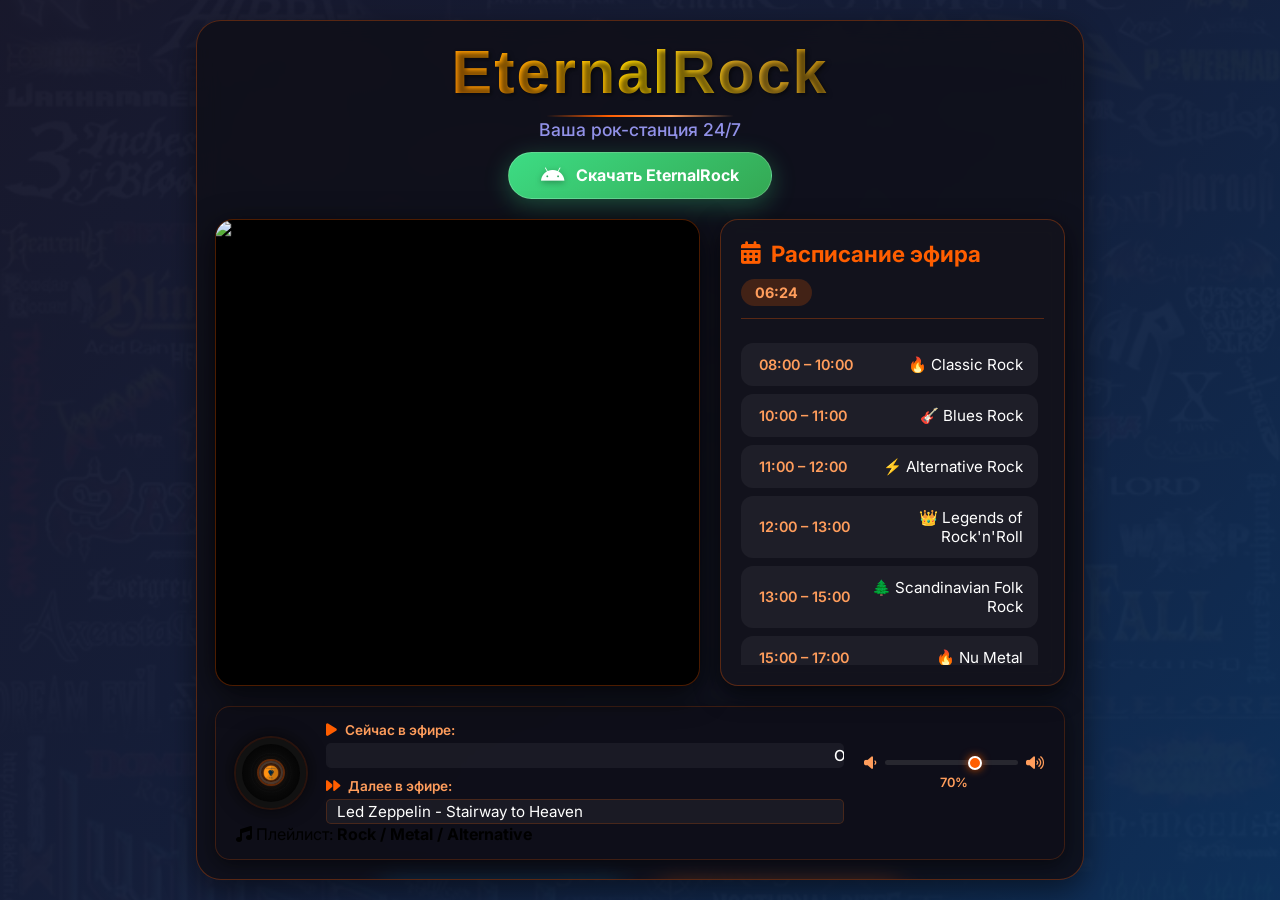
==== commit be5659f4: "Fix player styles and button styling" ====
--- a/index.html
+++ b/index.html
@@ -7,6 +7,7 @@
     <title>EternalRock — Рок-радио 24/7</title>
     <link rel="icon" type="image/png" href="img/favicon-eternal-rock.png">
     <link rel="stylesheet" href="css/styles.css">
+    <link rel="stylesheet" href="css/player-fix.css">
     <link rel="stylesheet" href="https://cdnjs.cloudflare.com/ajax/libs/font-awesome/6.4.0/css/all.min.css">
     <link
         href="https://fonts.googleapis.com/css2?family=Inter:opsz,wght@14..32,300;14..32,400;14..32,500;14..32,600;14..32,700;14..32,800&display=swap"
@@ -16,171 +17,192 @@
 <body>
     <div class="fullscreen-overlay" id="fullscreenOverlay"></div>
 
-    <div class="container">
-        <!-- HEADER -->
-        <div class="header">
-            <div class="header-container">
-                <div class="header-left">
-                    <h1>EternalRock</h1>
-                    <p class="tagline">Ваша рок-станция 24/7</p>
-                    <a href="apk/EternalRock.apk" download="EternalRock.apk" class="android-download-btn-header">
-                        <i class="fab fa-android"></i> Скачать EternalRock
+    <div class="page-layout">
+        <div class="container-wrap">
+            <div class="container">
+                <!-- HEADER -->
+                <div class="header">
+                    <div class="header-container">
+                        <div class="header-left">
+                            <h1>EternalRock</h1>
+                            <p class="tagline">Ваша рок-станция 24/7</p>
+                            <a href="apk/EternalRock.apk" download="EternalRock.apk"
+                                class="android-download-btn-header">
+                                <i class="fab fa-android"></i> Скачать EternalRock
+                            </a>
+                        </div>
+                    </div>
+                </div>
+
+                <!-- MAIN CONTENT: слайдер + расписание -->
+                <div class="main-content">
+                    <div class="slide-show-container">
+                        <div class="slide-show" id="slideShow">
+                            <div id="slidesContainer"></div>
+                            <button class="fullscreen-toggle" id="fullscreenToggle" aria-label="Полноэкранный режим">
+                                <i class="fas fa-expand"></i>
+                            </button>
+                            <button class="fullscreen-exit" id="fullscreenExit"
+                                aria-label="Выйти из полноэкранного режима">
+                                <i class="fas fa-compress"></i>
+                            </button>
+                            <button class="slide-nav prev">
+                                <i class="fas fa-chevron-left"></i>
+                            </button>
+                            <button class="slide-nav next">
+                                <i class="fas fa-chevron-right"></i>
+                            </button>
+                            <div class="slide-indicators" id="slideIndicators"></div>
+                        </div>
+                    </div>
+
+                    <div class="schedule-sidebar">
+                        <div class="schedule-header">
+                            <h2><i class="fas fa-calendar-alt"></i> Расписание эфира</h2>
+                            <div class="current-time" id="currentTime"></div>
+                        </div>
+                        <div class="schedule-list-container">
+                            <ul class="schedule-list">
+                                <li class="schedule-item"><span class="time">08:00 – 10:00</span><span
+                                        class="program">🔥
+                                        Classic Rock</span></li>
+                                <li class="schedule-item"><span class="time">10:00 – 11:00</span><span
+                                        class="program">🎸
+                                        Blues
+                                        Rock</span></li>
+                                <li class="schedule-item"><span class="time">11:00 – 12:00</span><span
+                                        class="program">⚡️
+                                        Alternative Rock</span></li>
+                                <li class="schedule-item"><span class="time">12:00 – 13:00</span><span
+                                        class="program">👑
+                                        Legends of Rock'n'Roll</span></li>
+                                <li class="schedule-item"><span class="time">13:00 – 15:00</span><span
+                                        class="program">🌲
+                                        Scandinavian Folk Rock</span></li>
+                                <li class="schedule-item"><span class="time">15:00 – 17:00</span><span
+                                        class="program">🔥 Nu
+                                        Metal</span></li>
+                                <li class="schedule-item"><span class="time">17:00 – 19:00</span><span
+                                        class="program">🔥
+                                        Classic Rock</span></li>
+                                <li class="schedule-item"><span class="time">19:00 – 20:00</span><span
+                                        class="program">🎸
+                                        Blues
+                                        Rock</span></li>
+                                <li class="schedule-item"><span class="time">20:00 – 21:00</span><span
+                                        class="program">⚡️
+                                        Alternative Rock</span></li>
+                                <li class="schedule-item"><span class="time">21:00 – 22:00</span><span
+                                        class="program">👑
+                                        Legends of Rock'n'Roll</span></li>
+                                <li class="schedule-item"><span class="time">22:00 – 23:00</span><span
+                                        class="program">🌲
+                                        Scandinavian Folk Rock</span></li>
+                                <li class="schedule-item"><span class="time">23:00 – 00:00</span><span
+                                        class="program">🔥 Nu
+                                        Metal</span></li>
+                                <li class="schedule-item"><span class="time">00:00 – 08:00</span><span
+                                        class="program">🌙
+                                        Best
+                                        Rock Ballads</span></li>
+                            </ul>
+                        </div>
+                    </div>
+                </div>
+
+                <!-- Скрытый плеер -->
+                <div id="my_player" class="my_player" data-player="energy" data-skin="blue" data-width=200
+                    data-autoplay=0 data-volume=70 data-streamurl="https://myradio24.org/25968"
+                    style="position: fixed !important; top: -100px !important; left: -100px !important; width: 1px !important; height: 1px !important; overflow: hidden !important; opacity: 0.01 !important; pointer-events: none !important; z-index: -9999 !important;">
+                </div>
+
+                <!-- Блок 2: Нижний блок плеера -->
+                <div class="player-bottom-panel">
+                    <div class="player-controls-wrapper">
+                        <!-- Кнопка пластинки -->
+                        <div class="record-container-small">
+                            <div class="record-small" id="recordButton">
+                                <div class="record-center-small">
+                                    <img src="img/skull-icon.png" alt="Skull Icon" class="skull-icon-small"
+                                        id="skullIcon">
+                                </div>
+                                <div class="record-grooves-small">
+                                    <div class="groove-small-1"></div>
+                                    <div class="groove-small-2"></div>
+                                    <div class="groove-small-3"></div>
+                                </div>
+                            </div>
+                        </div>
+
+                        <!-- Статусы плеера -->
+                        <div class="player-status">
+                            <div class="status-item now-playing">
+                                <div class="status-header">
+                                    <i class="fas fa-play"></i>
+                                    <span class="status-label">Сейчас в эфире:</span>
+                                </div>
+                                <div class="marquee-container" id="marqueeContainer">
+                                    <div class="marquee-track" id="marqueeTrack">
+                                        <span id="currentTrackText">Black Sabbath - Iron Man</span>
+                                    </div>
+                                </div>
+                            </div>
+
+                            <div class="status-item next-playing">
+                                <div class="status-header">
+                                    <i class="fas fa-forward"></i>
+                                    <span class="status-label">Далее в эфире:</span>
+                                </div>
+                                <div class="next-track-static" id="nextTrackText">
+                                    Led Zeppelin - Stairway to Heaven
+                                </div>
+                            </div>
+                        </div>
+
+                        <!-- Контроль громкости -->
+                        <div class="volume-control-panel">
+                            <div class="volume-control-wrapper">
+                                <i class="fas fa-volume-down"></i>
+                                <input type="range" min="0" max="100" value="70" class="volume-slider"
+                                    id="volumeSlider">
+                                <i class="fas fa-volume-up"></i>
+                            </div>
+                            <div class="volume-percent" id="volumePercent">70%</div>
+                        </div>
+
+                    </div>
+
+                    <!-- Информация о плеэйлисте -->
+                    <div class="station-info-compact">
+                        <div class="station-item">
+                            <i class="fas fa-music"></i>
+                            <span>Плейлист: <strong id="playlist-name">Classic Rock</strong></span>
+                        </div>
+                    </div>
+
+                </div>
+
+                <!-- Контейнер для кнопок Telegram и Спонсировать -->
+                <div class="social-buttons-container">
+                    <a href="https://t.me/+IKyfzhp_0MQ3NjAy" target="_blank" class="telegram-btn">
+                        <i class="fab fa-telegram"></i> Наш Telegram
                     </a>
+                    <a href="https://www.donationalerts.com/r/eternalrock" target="_blank" class="sponsor-btn">
+                        <i class="fas fa-heart"></i> Спонсировать
+                    </a>
+                </div>
+                <div class="footer">
+                    <p>Eternal Rock &copy; 2025 - 2026 | Прямая трансляция 24/7</p>
+                    <p>Некоммерческий проект</p>
                 </div>
             </div>
-        </div>
-
-        <!-- MAIN CONTENT: слайдер + расписание -->
-        <div class="main-content">
-            <div class="slide-show-container">
-                <div class="slide-show" id="slideShow">
-                    <div id="slidesContainer"></div>
-                    <button class="fullscreen-toggle" id="fullscreenToggle" aria-label="Полноэкранный режим">
-                        <i class="fas fa-expand"></i>
-                    </button>
-                    <button class="fullscreen-exit" id="fullscreenExit" aria-label="Выйти из полноэкранного режима">
-                        <i class="fas fa-compress"></i>
-                    </button>
-                    <button class="slide-nav prev">
-                        <i class="fas fa-chevron-left"></i>
-                    </button>
-                    <button class="slide-nav next">
-                        <i class="fas fa-chevron-right"></i>
-                    </button>
-                    <div class="slide-indicators" id="slideIndicators"></div>
-                </div>
-            </div>
-
-            <div class="schedule-sidebar">
-                <div class="schedule-header">
-                    <h2><i class="fas fa-calendar-alt"></i> Расписание эфира</h2>
-                    <div class="current-time" id="currentTime"></div>
-                </div>
-                <div class="schedule-list-container">
-                    <ul class="schedule-list">
-                        <li class="schedule-item"><span class="time">08:00 – 10:00</span><span class="program">🔥
-                                Classic Rock</span></li>
-                        <li class="schedule-item"><span class="time">10:00 – 11:00</span><span class="program">🎸 Blues
-                                Rock</span></li>
-                        <li class="schedule-item"><span class="time">11:00 – 12:00</span><span class="program">⚡️
-                                Alternative Rock</span></li>
-                        <li class="schedule-item"><span class="time">12:00 – 13:00</span><span class="program">👑
-                                Legends of Rock'n'Roll</span></li>
-                        <li class="schedule-item"><span class="time">13:00 – 15:00</span><span class="program">🌲
-                                Scandinavian Folk Rock</span></li>
-                        <li class="schedule-item"><span class="time">15:00 – 17:00</span><span class="program">🔥 Nu
-                                Metal</span></li>
-                        <li class="schedule-item"><span class="time">17:00 – 19:00</span><span class="program">🔥
-                                Classic Rock</span></li>
-                        <li class="schedule-item"><span class="time">19:00 – 20:00</span><span class="program">🎸 Blues
-                                Rock</span></li>
-                        <li class="schedule-item"><span class="time">20:00 – 21:00</span><span class="program">⚡️
-                                Alternative Rock</span></li>
-                        <li class="schedule-item"><span class="time">21:00 – 22:00</span><span class="program">👑
-                                Legends of Rock'n'Roll</span></li>
-                        <li class="schedule-item"><span class="time">22:00 – 23:00</span><span class="program">🌲
-                                Scandinavian Folk Rock</span></li>
-                        <li class="schedule-item"><span class="time">23:00 – 00:00</span><span class="program">🔥 Nu
-                                Metal</span></li>
-                        <li class="schedule-item"><span class="time">00:00 – 08:00</span><span class="program">🌙 Best
-                                Rock Ballads</span></li>
-                    </ul>
-                </div>
-            </div>
-        </div>
-
-        <!-- Скрытый плеер -->
-        <div id="my_player" class="my_player" data-player="energy" data-skin="blue" data-width=200 data-autoplay=0
-            data-volume=70 data-streamurl="https://myradio24.org/25968"
-            style="position: fixed !important; top: -100px !important; left: -100px !important; width: 1px !important; height: 1px !important; overflow: hidden !important; opacity: 0.01 !important; pointer-events: none !important; z-index: -9999 !important;">
-        </div>
-
-        <!-- Плеер панель -->
-        <div class="player-bottom-panel">
-            <div class="player-controls-wrapper">
-                <div class="record-container-small">
-                    <div class="record-small" id="recordButton">
-                        <div class="record-center-small">
-                            <img src="img/skull-icon.png" alt="Skull Icon" class="skull-icon-small" id="skullIcon">
-                        </div>
-                        <div class="record-grooves-small">
-                            <div class="groove-small-1"></div>
-                            <div class="groove-small-2"></div>
-                            <div class="groove-small-3"></div>
-                        </div>
-                    </div>
-                </div>
-
-                <div class="player-status">
-                    <div class="status-item now-playing">
-                        <div class="status-header">
-                            <i class="fas fa-play"></i>
-                            <span class="status-label">Сейчас в эфире:</span>
-                        </div>
-                        <div class="marquee-container" id="marqueeContainer">
-                            <div class="marquee-track" id="marqueeTrack">
-                                <span id="currentTrackText">Black Sabbath - Iron Man</span>
-                            </div>
-                        </div>
-                    </div>
-                    <div class="status-item next-playing">
-                        <div class="status-header">
-                            <i class="fas fa-forward"></i>
-                            <span class="status-label">Далее в эфире:</span>
-                        </div>
-                        <div class="next-track-static" id="nextTrackText">Led Zeppelin - Stairway to Heaven</div>
-                    </div>
-                </div>
-
-                <div class="volume-control-panel">
-                    <div class="volume-control-wrapper">
-                        <i class="fas fa-volume-down"></i>
-                        <input type="range" min="0" max="100" value="70" class="volume-slider" id="volumeSlider">
-                        <i class="fas fa-volume-up"></i>
-                    </div>
-                    <div class="volume-percent" id="volumePercent">70%</div>
-                </div>
-            </div>
-
-            <div class="station-info-compact">
-                <div class="station-item">
-                    <i class="fas fa-music"></i>
-                    <span>Плейлист: <strong id="playlist-name">Classic Rock</strong></span>
-                </div>
-            </div>
-        </div>
-
-        <div class="social-buttons-container">
-            <a href="https://t.me/+IKyfzhp_0MQ3NjAy" target="_blank" class="telegram-btn">
-                <i class="fab fa-telegram"></i> Наш Telegram
-            </a>
-            <a href="https://www.donationalerts.com/r/eternalrock" target="_blank" class="sponsor-btn">
-                <i class="fas fa-heart"></i> Спонсировать
-            </a>
-        </div>
-
-        <div class="footer">
-            <p>Eternal Rock &copy; 2025 - 2026 | Прямая трансляция 24/7</p>
-            <p>Некоммерческий проект</p>
-        </div>
-    </div>
-
-    <div class="side-banner">
-        <a href="https://vk.com/capoeira_sevast" target="_blank" rel="noopener noreferrer">
-            <h2 class="side-banner-title">CAPOEIRA в Севастополе</h2>
-            <div class="side-banner-thumbs">
-                <img src="img/teguk_logo.jpg" alt="Тэгук" class="side-banner-thumb">
-                <img src="img/fgr_logo.jpg" alt="FGR" class="side-banner-thumb">
-            </div>
-            <p>Клуб боевых искусств "Тэгук" и школа капоэйры "Familia Ginga e Raça" — приглашают на занятия бразильским
-                боевым искусством КАПОЭЙРА</p>
-        </a>
-    </div>
-
-    <script src="https://myradio24.com/player/player.js?v3.31" data-radio="25968" data-interval=15 data-vmid=25968
-        data-lang="ru"></script>
-    <script src="js/slider.js"></script>
-    <script src="js/player.js"></script>
+
+            <!-- Подключаем скрипт плеера -->
+            <script src="https://myradio24.com/player/player.js?v3.31" data-radio="25968" data-interval=15
+                data-vmid=25968 data-lang="ru"></script>
+
+            <script src="js/slider.js"></script>
+            <script src="js/player.js"></script>
 </body>
 
 </html>
--- a/css/styles.css
+++ b/css/styles.css
@@ -73,9 +73,22 @@
 }
 
 /* Контейнер с эффектом стекла и округлой формой */
+.page-layout {
+  position: relative;
+  width: 100%;
+  margin: 0 auto;
+  padding: 0 12px;
+  box-sizing: border-box;
+}
+
+.container-wrap {
+  width: min(1140px, calc(100% - 344px));
+  max-width: 1140px;
+  margin: 0 auto;
+}
+
 .container {
-  max-width: 1140px;
-  width: min(100%, 1140px);
+  width: 100%;
   max-height: calc(100vh - 40px);
   overflow-y: auto;
   background-color: rgba(15, 15, 25, 0.88);
@@ -86,6 +99,11 @@
   box-shadow: var(--shadow);
   transition: var(--transition);
   position: relative;
+}
+
+.side-banner {
+  flex: 0 0 320px;
+  width: 320px;
 }
 
 .container::-webkit-scrollbar {
@@ -507,32 +525,21 @@
 }
 
 .side-banner {
-  position: fixed;
-  top: 24px;
-  left: calc(50% + 570px + 16px);
-  width: 320px;
-  padding: 18px 20px;
-  background-color: rgba(15, 15, 25, 0.88);
-  color: #fff;
-  border-radius: 18px;
-  box-shadow: 0 16px 35px rgba(0, 0, 0, 0.65);
-  z-index: 10002;
-  text-align: center;
-  font-size: 0.95rem;
-  line-height: 1.4;
-  border: 1px solid rgba(255, 255, 255, 0.12);
-}
-
-.side-banner a {
-  display: flex;
-  flex-direction: column;
-  align-items: center;
-  gap: 12px;
-  color: #fff;
-  text-decoration: none;
-  font-weight: 700;
-}
-
+    position: absolute;
+    top: 0;
+    left: 100%;
+    width: 320px;
+    padding: 18px 20px;
+    background-color: rgba(15, 15, 25, 0.88);
+    color: #fff;
+    border-radius: 18px;
+    box-shadow: 0 16px 35px rgba(0, 0, 0, 0.65);
+    z-index: 10002;
+    text-align: center;
+    font-size: 0.95rem;
+    line-height: 1.4;
+    border: 1px solid rgba(255, 255, 255, 0.12);
+    margin-left: 24px;
 .side-banner-title {
   margin: 0;
   font-size: 1.1rem;
@@ -930,6 +937,21 @@
 }
 
 /* ===== АДАПТИВНОСТЬ ===== */
+@media (max-width: 1500px) {
+  .side-banner {
+    left: 100%;
+    margin-left: 24px;
+  }
+}
+
+@media (max-width: 1280px) {
+  .side-banner {
+    position: static;
+    width: 100%;
+    margin: 20px auto 0;
+  }
+}
+
 @media (max-width: 1100px) {
   .side-banner {
     display: none;
--- a/css/player-fix.css
+++ b/css/player-fix.css
@@ -0,0 +1,453 @@
+/* ===========================================
+   ПЛЕЕР
+   =========================================== */
+
+.player-bottom-panel {
+  width: 100%;
+  background: rgba(15, 15, 25, 0.9);
+  border-radius: 15px;
+  padding: 15px 20px;
+  margin: 20px 0;
+  border: 1px solid rgba(255, 94, 0, 0.2);
+  box-shadow: 0 5px 20px rgba(0, 0, 0, 0.5);
+}
+
+.player-controls-wrapper {
+  display: flex;
+  align-items: center;
+  gap: 20px;
+  width: 100%;
+}
+
+/* Маленькая пластинка */
+.record-container-small {
+  flex-shrink: 0;
+}
+
+.record-small {
+  width: 70px;
+  height: 70px;
+  background: radial-gradient(circle, #111 0%, #0a0a0a 70%, #000 100%);
+  border-radius: 50%;
+  position: relative;
+  display: flex;
+  align-items: center;
+  justify-content: center;
+  box-shadow:
+    0 0 20px rgba(0, 0, 0, 0.8),
+    inset 0 0 20px rgba(0, 0, 0, 0.8),
+    0 0 0 2px rgba(255, 94, 0, 0.2);
+  cursor: pointer;
+  transition: all 0.3s ease;
+  border: 6px solid #111;
+  overflow: hidden;
+}
+
+.record-small:hover {
+  transform: scale(1.05);
+  box-shadow:
+    0 0 25px rgba(255, 94, 0, 0.4),
+    inset 0 0 25px rgba(0, 0, 0, 0.8),
+    0 0 0 3px rgba(255, 94, 0, 0.3);
+}
+
+.record-center-small {
+  position: absolute;
+  width: 40%;
+  height: 40%;
+  background: linear-gradient(135deg, #222 0%, #111 100%);
+  border-radius: 50%;
+  z-index: 10;
+  display: flex;
+  align-items: center;
+  justify-content: center;
+  box-shadow:
+    inset 0 0 10px rgba(0, 0, 0, 0.9),
+    0 0 0 2px rgba(255, 94, 0, 0.3);
+  border: 2px solid #333;
+}
+
+.skull-icon-small {
+  width: 85%;
+  height: 85%;
+  object-fit: contain;
+  filter: drop-shadow(0 0 5px rgba(255, 94, 0, 0.7));
+  transition: all 0.3s ease;
+}
+
+.record-grooves-small {
+  position: absolute;
+  width: 70%;
+  height: 70%;
+  top: 15%;
+  left: 15%;
+  border-radius: 50%;
+  z-index: 3;
+}
+
+.record-grooves-small div {
+  position: absolute;
+  border-radius: 50%;
+  border: 1px solid rgba(255, 255, 255, 0.015);
+  top: 50%;
+  left: 50%;
+  transform: translate(-50%, -50%);
+}
+
+.groove-small-1 {
+  width: 100%;
+  height: 100%;
+}
+.groove-small-2 {
+  width: 85%;
+  height: 85%;
+}
+.groove-small-3 {
+  width: 70%;
+  height: 70%;
+}
+
+/* Статусы плеера */
+.player-status {
+  flex: 1;
+  display: flex;
+  flex-direction: column;
+  gap: 10px;
+  min-width: 0;
+}
+
+.status-item {
+  flex: 1;
+  min-width: 0;
+}
+
+.status-header {
+  display: flex;
+  align-items: center;
+  gap: 8px;
+  margin-bottom: 5px;
+}
+
+.status-header i {
+  color: #ff5e00;
+  font-size: 0.9rem;
+}
+
+.status-label {
+  color: #ff9d5c;
+  font-weight: 600;
+  font-size: 0.85rem;
+  white-space: nowrap;
+}
+
+/* Бегущая строка для текущего трека */
+.marquee-container {
+  overflow: hidden;
+  white-space: nowrap;
+  position: relative;
+  height: 25px;
+  background: rgba(255, 255, 255, 0.05);
+  border-radius: 5px;
+  padding: 0 10px;
+  display: flex;
+  align-items: center;
+}
+
+.marquee-track {
+  display: inline-block;
+  padding-left: 100%;
+  animation: marquee 20s linear infinite;
+  font-weight: 500;
+  color: #fff;
+  font-size: 0.95rem;
+}
+
+/* Статичный текст для следующего трека */
+.next-track-static {
+  height: 25px;
+  background: rgba(255, 255, 255, 0.05);
+  border-radius: 5px;
+  padding: 0 10px;
+  display: flex;
+  align-items: center;
+  color: #fff;
+  font-size: 0.95rem;
+  white-space: nowrap;
+  overflow: hidden;
+  text-overflow: ellipsis;
+  border: 1px solid rgba(255, 94, 0, 0.2);
+}
+
+/* Панель контроля громкости */
+.volume-control-panel {
+  flex-shrink: 0;
+  min-width: 180px;
+  display: flex;
+  flex-direction: column;
+  align-items: center;
+  gap: 5px;
+}
+
+.volume-control-wrapper {
+  display: flex;
+  align-items: center;
+  gap: 8px;
+  width: 100%;
+}
+
+.volume-control-wrapper i {
+  color: #ff9d5c;
+  font-size: 0.9rem;
+}
+
+.volume-slider {
+  flex: 1;
+  height: 5px;
+  -webkit-appearance: none;
+  appearance: none;
+  background: rgba(255, 255, 255, 0.1);
+  border-radius: 3px;
+  outline: none;
+  cursor: pointer;
+}
+
+.volume-slider::-webkit-slider-thumb {
+  -webkit-appearance: none;
+  appearance: none;
+  width: 14px;
+  height: 14px;
+  border-radius: 50%;
+  background: #ff5e00;
+  cursor: pointer;
+  border: 2px solid #fff;
+  box-shadow: 0 0 8px rgba(255, 94, 0, 0.8);
+}
+
+.volume-percent {
+  color: #ff9d5c;
+  font-size: 0.8rem;
+  font-weight: 600;
+}
+
+/* ===========================================
+   КОНТЕЙНЕР ДЛЯ КНОПОК (СПОНСИРОВАНИЕ И TELEGRAM)
+   =========================================== */
+
+.social-buttons-container {
+  display: flex;
+  flex-direction: row;
+  align-items: center;
+  justify-content: center;
+  gap: 15px;
+  margin: 15px auto 20px auto;
+  width: 100%;
+  max-width: 540px;
+}
+
+/* ===========================================
+   КНОПКА TELEGRAM
+   =========================================== */
+
+.telegram-btn {
+  display: flex;
+  align-items: center;
+  justify-content: center;
+  gap: 12px;
+  padding: 14px 28px;
+  border-radius: 40px;
+  text-decoration: none;
+  font-weight: 700;
+  font-size: 1.1rem;
+  transition: all 0.3s cubic-bezier(0.4, 0, 0.2, 1);
+  border: none;
+  cursor: pointer;
+  white-space: nowrap;
+  text-align: center;
+  background: linear-gradient(145deg, #0088cc, #006699);
+  color: white;
+  box-shadow:
+    0 6px 25px rgba(0, 136, 204, 0.4),
+    0 2px 4px rgba(0, 0, 0, 0.2);
+  border: 1px solid rgba(255, 255, 255, 0.2);
+  letter-spacing: 0.5px;
+  position: relative;
+  overflow: hidden;
+  flex: 1;
+}
+
+.telegram-btn::before {
+  content: "";
+  position: absolute;
+  top: 0;
+  left: -100%;
+  width: 100%;
+  height: 100%;
+  background: linear-gradient(
+    90deg,
+    transparent,
+    rgba(255, 255, 255, 0.3),
+    transparent
+  );
+  transition: left 0.5s ease;
+}
+
+.telegram-btn:hover {
+  background: linear-gradient(145deg, #006699, #004466);
+  transform: translateY(-4px);
+  box-shadow:
+    0 12px 30px rgba(0, 136, 204, 0.6),
+    0 4px 8px rgba(0, 0, 0, 0.3);
+  border-color: rgba(255, 255, 255, 0.4);
+}
+
+.telegram-btn:hover::before {
+  left: 100%;
+}
+
+.telegram-btn:active {
+  transform: translateY(-2px);
+  box-shadow: 0 8px 20px rgba(0, 136, 204, 0.5);
+}
+
+.telegram-btn i {
+  font-size: 1.3rem;
+  filter: drop-shadow(0 2px 3px rgba(0, 0, 0, 0.3));
+}
+
+/* ===========================================
+   КНОПКА СПОНСИРОВАНИЯ
+   =========================================== */
+
+.sponsor-btn {
+  display: flex;
+  align-items: center;
+  justify-content: center;
+  gap: 12px;
+  padding: 14px 28px;
+  border-radius: 40px;
+  text-decoration: none;
+  font-weight: 700;
+  font-size: 1.1rem;
+  transition: all 0.3s cubic-bezier(0.4, 0, 0.2, 1);
+  border: none;
+  cursor: pointer;
+  white-space: nowrap;
+  text-align: center;
+  background: linear-gradient(145deg, #ff5e00, #cc4b00);
+  color: white;
+  box-shadow:
+    0 6px 25px rgba(255, 94, 0, 0.4),
+    0 2px 4px rgba(0, 0, 0, 0.2);
+  border: 1px solid rgba(255, 255, 255, 0.2);
+  letter-spacing: 0.5px;
+  position: relative;
+  overflow: hidden;
+  flex: 1;
+}
+
+.sponsor-btn::before {
+  content: "";
+  position: absolute;
+  top: 0;
+  left: -100%;
+  width: 100%;
+  height: 100%;
+  background: linear-gradient(
+    90deg,
+    transparent,
+    rgba(255, 255, 255, 0.3),
+    transparent
+  );
+  transition: left 0.5s ease;
+}
+
+.sponsor-btn:hover {
+  background: linear-gradient(145deg, #cc4b00, #993800);
+  transform: translateY(-4px);
+  box-shadow:
+    0 12px 30px rgba(255, 94, 0, 0.6),
+    0 4px 8px rgba(0, 0, 0, 0.3);
+  border-color: rgba(255, 255, 255, 0.4);
+}
+
+.sponsor-btn:hover::before {
+  left: 100%;
+}
+
+.sponsor-btn:active {
+  transform: translateY(-2px);
+  box-shadow: 0 8px 20px rgba(255, 94, 0, 0.5);
+}
+
+.sponsor-btn i {
+  font-size: 1.3rem;
+  filter: drop-shadow(0 2px 3px rgba(0, 0, 0, 0.3));
+}
+
+/* ===========================================
+   АНИМАЦИИ
+   =========================================== */
+
+@keyframes marquee {
+  0% {
+    transform: translateX(0);
+  }
+  100% {
+    transform: translateX(-100%);
+  }
+}
+
+@keyframes skull-pulse {
+  0% {
+    filter: drop-shadow(0 0 5px rgba(255, 94, 0, 0.8));
+    transform: scale(1);
+  }
+  50% {
+    filter: drop-shadow(0 0 10px rgba(255, 94, 0, 1));
+    transform: scale(1.05);
+  }
+  100% {
+    filter: drop-shadow(0 0 5px rgba(255, 94, 0, 0.8));
+    transform: scale(1);
+  }
+}
+
+.record-playing-small {
+  animation: rotate-small 3s linear infinite;
+}
+
+@keyframes rotate-small {
+  from {
+    transform: rotate(0deg);
+  }
+  to {
+    transform: rotate(360deg);
+  }
+}
+
+.telegram-btn {
+  display: flex;
+  align-items: center;
+  justify-content: center;
+  gap: 12px;
+  padding: 14px 28px;
+  border-radius: 40px;
+  text-decoration: none;
+  font-weight: 700;
+  font-size: 1.1rem;
+  transition: all 0.3s cubic-bezier(0.4, 0, 0.2, 1);
+  border: none;
+  cursor: pointer;
+  white-space: nowrap;
+  text-align: center;
+  background: linear-gradient(145deg, #0088cc, #006699);
+  color: white;
+  box-shadow:
+    0 6px 25px rgba(0, 136, 204, 0.4),
+    0 2px 4px rgba(0, 0, 0, 0.2);
+  border: 1px solid rgba(255, 255, 255, 0.2);
+  letter-spacing: 0.5px;
+  position: relative;
+  overflow: hidden;
+  flex: 1;
+}
